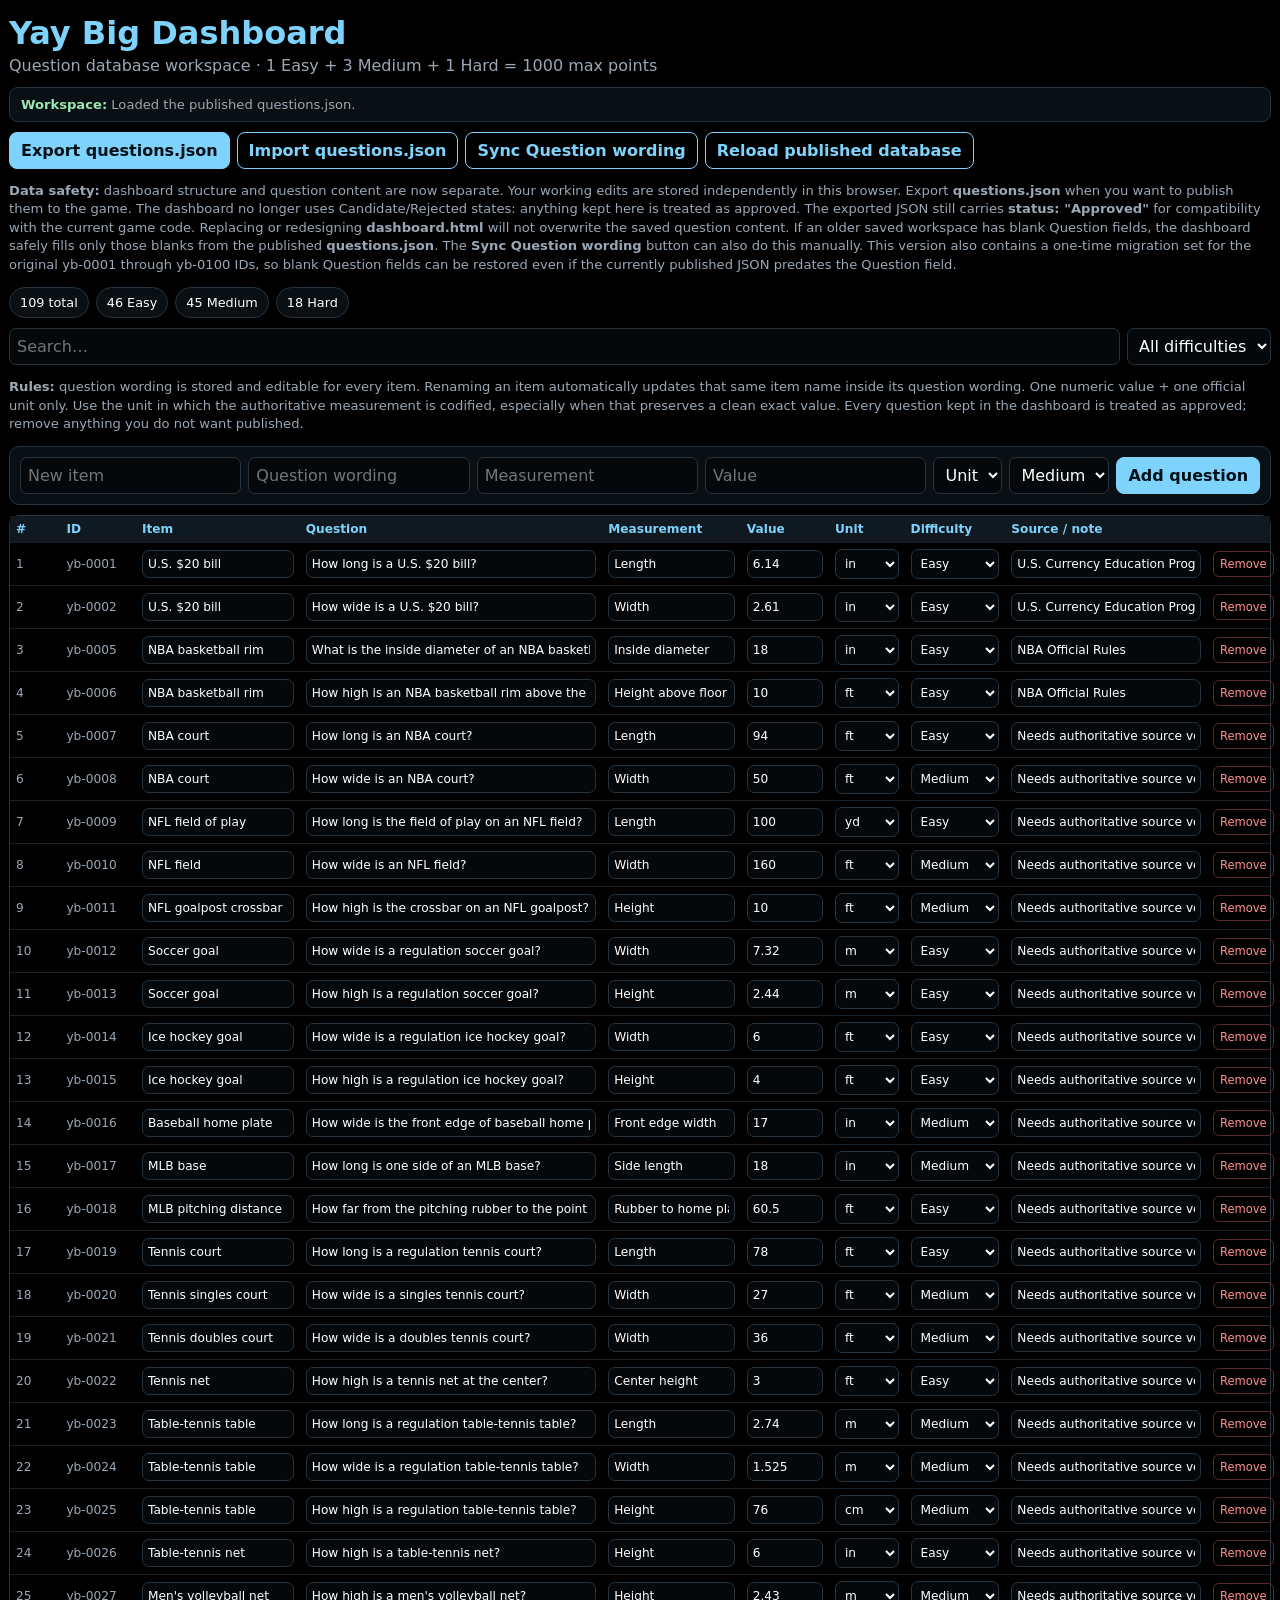
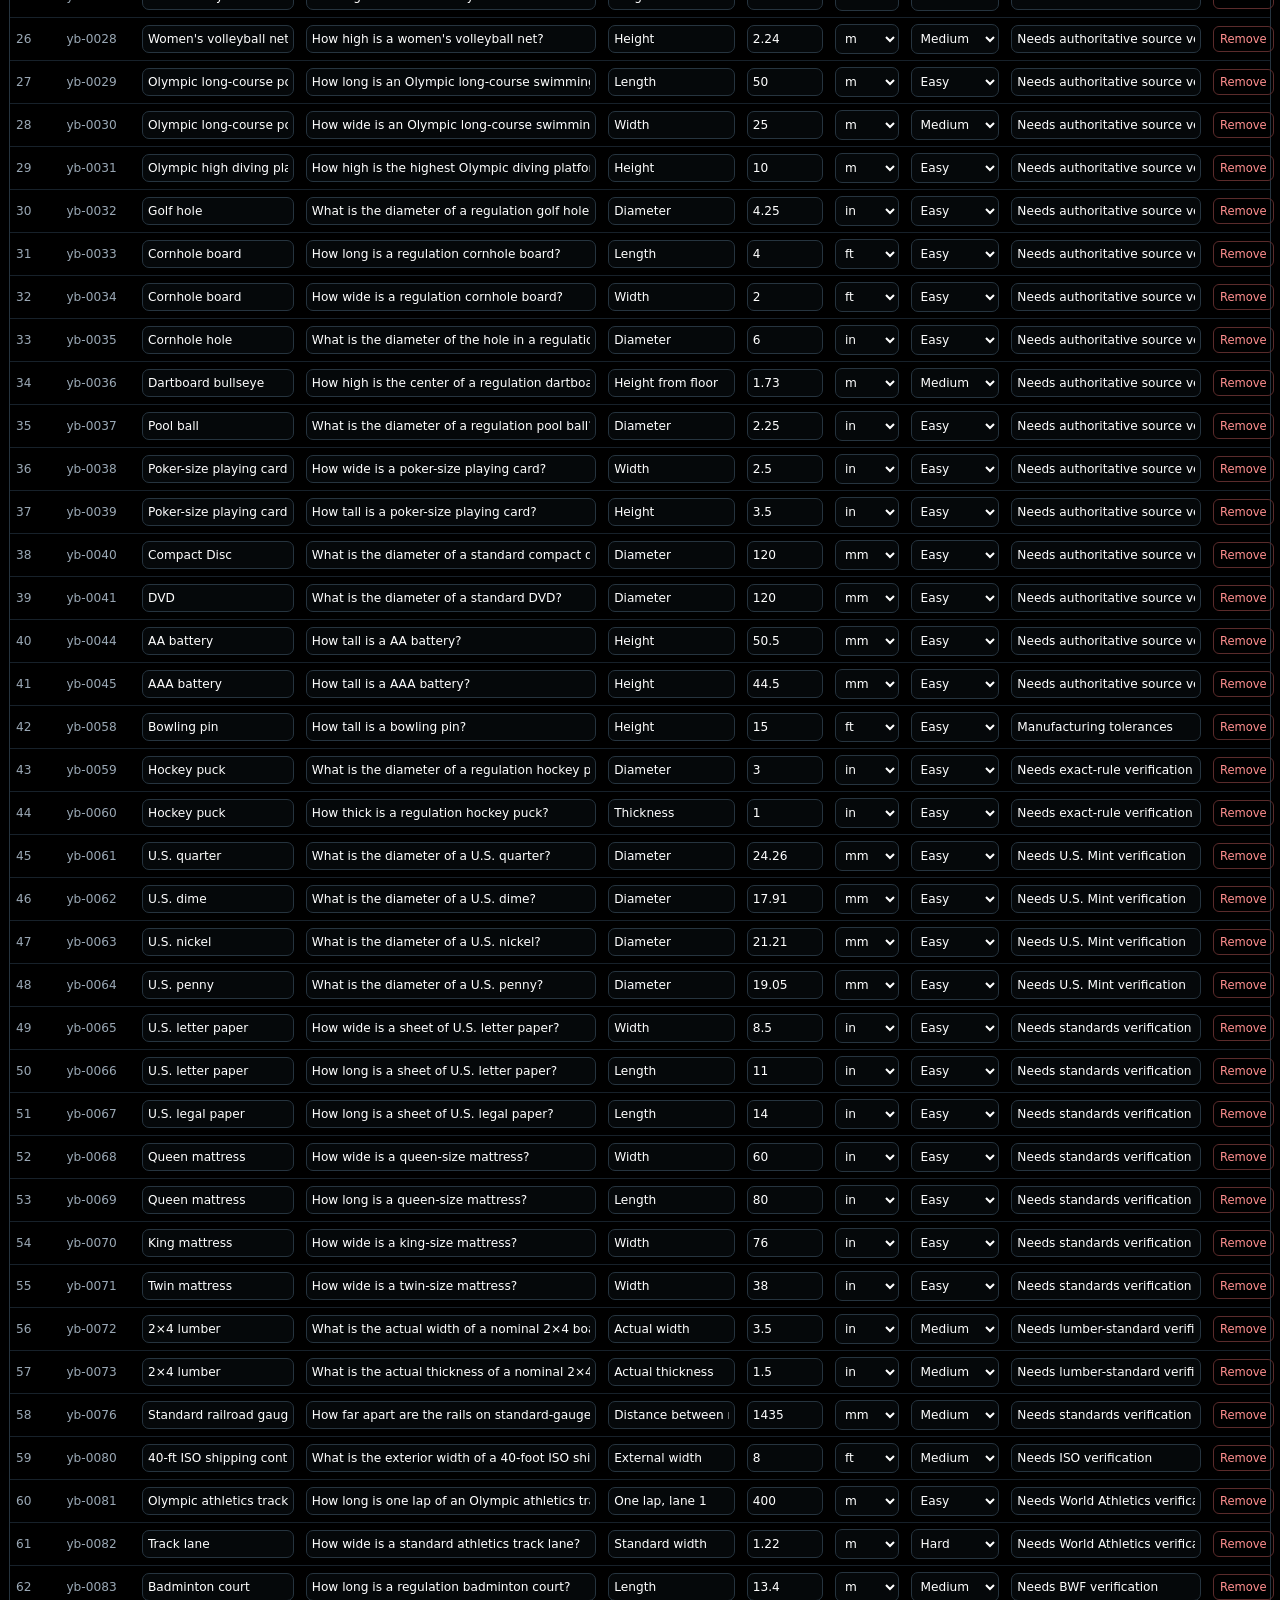
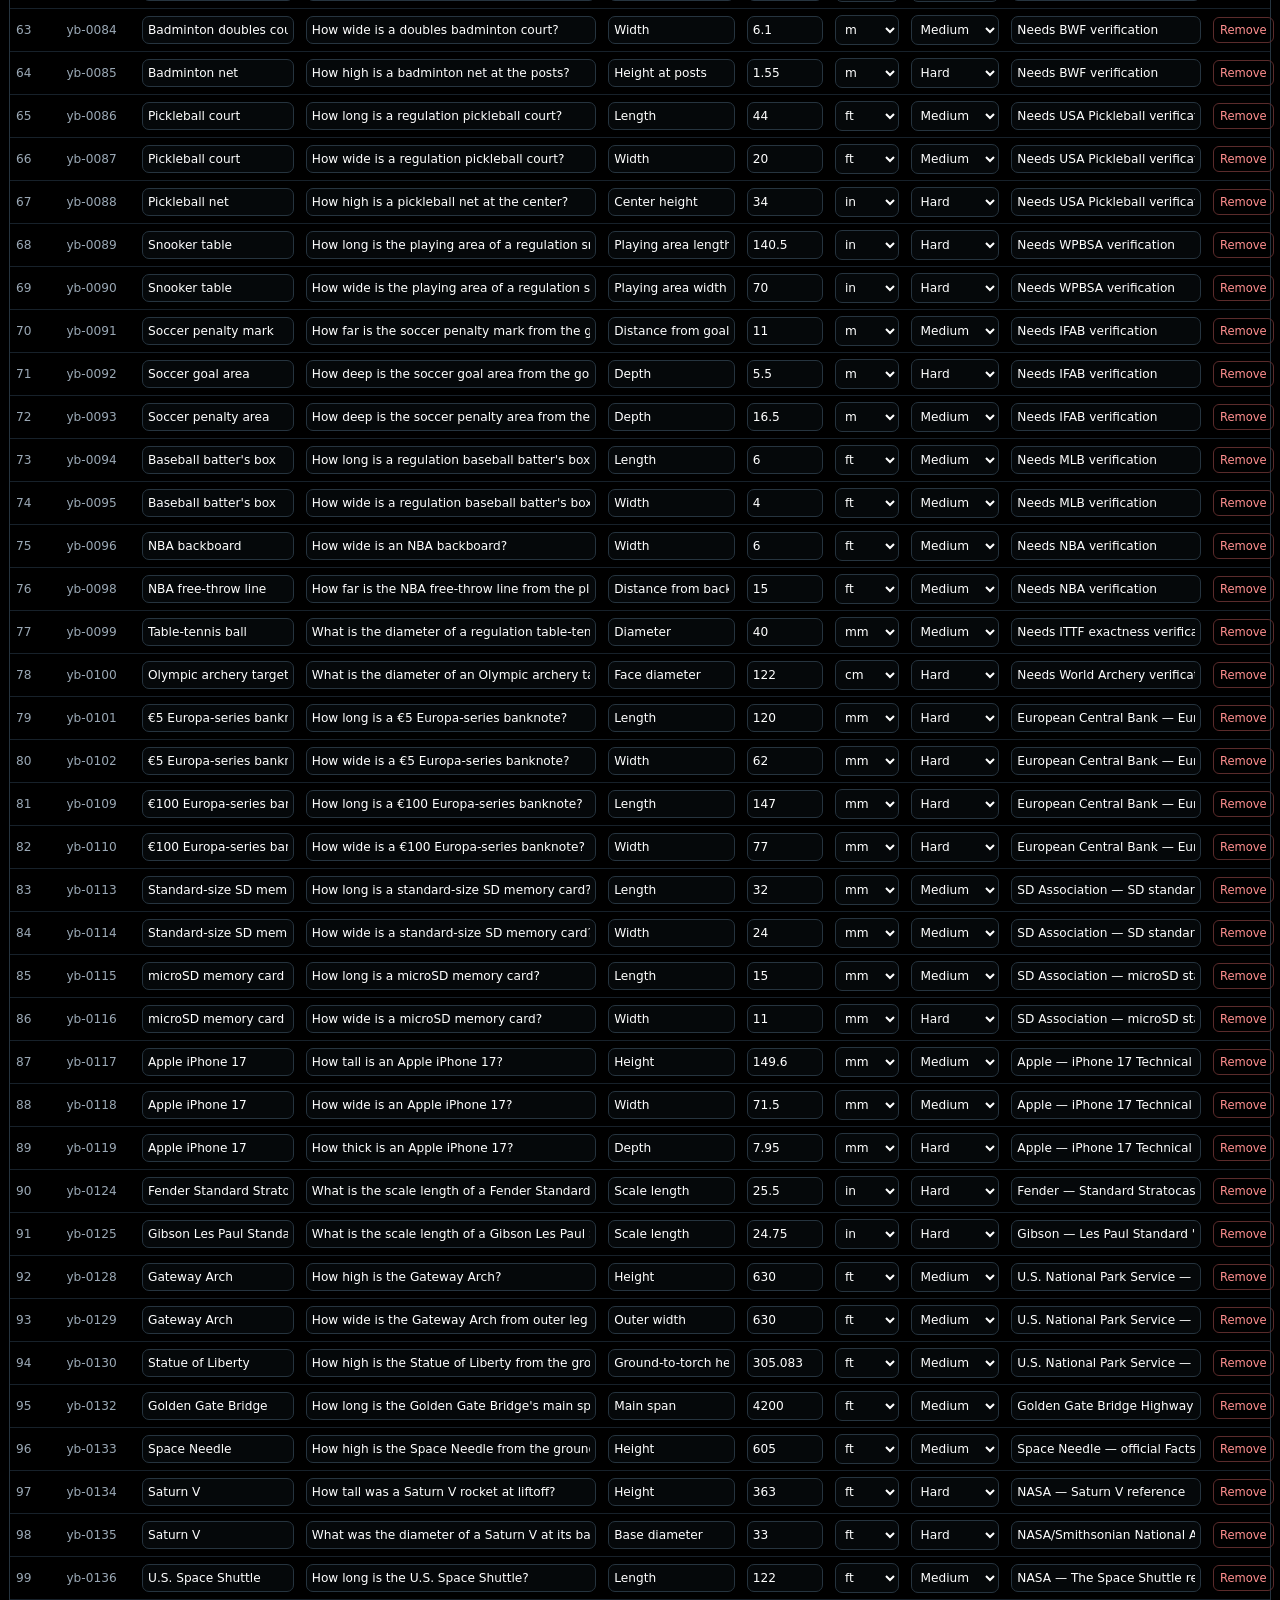
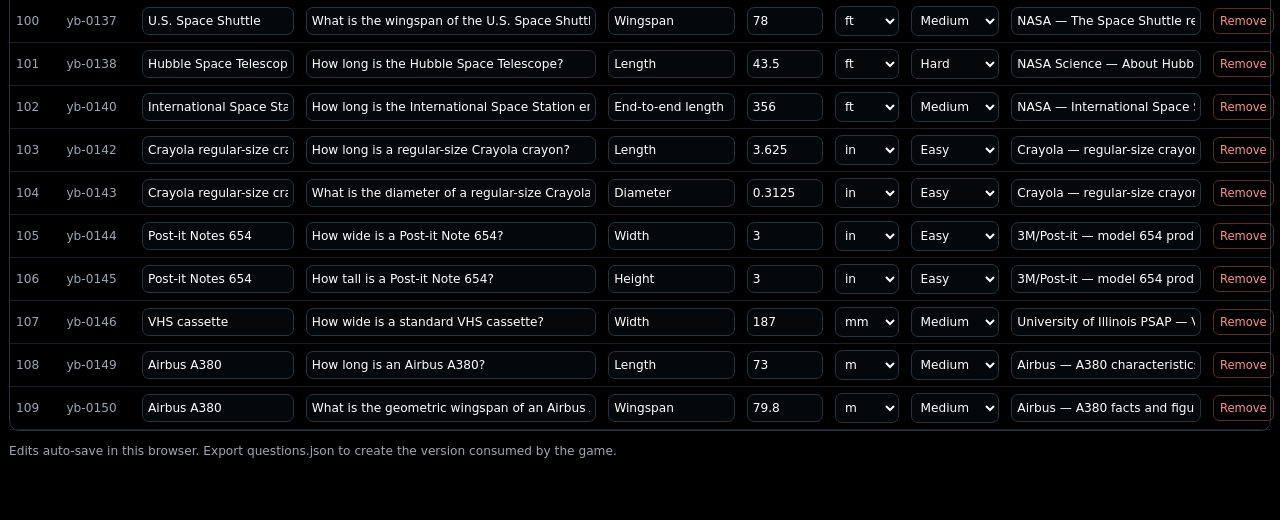
==== dashboard.html @ f99e937a "dashboard fixes" ====
<!doctype html>
<html>
<head>
<meta charset="utf-8">
<meta name="viewport" content="width=device-width,initial-scale=1">
<title>Yay Big Dashboard</title>
<style>
:root{--bg:#000;--panel:#0a0f14;--panel2:#101820;--text:#fff;--blue:#7dd3fc;--muted:#9aa8b5;--border:#26343f;--red:#ff8f8f;--yellow:#fff2a8;--green:#9be7b1}
*{box-sizing:border-box}
body{margin:0;background:#000;color:#fff;font-family:system-ui,-apple-system,sans-serif}
main{width:min(1280px,calc(100% - 18px));margin:auto;padding:14px 0 50px}
h1{margin:0;color:var(--blue);font-size:2rem}
.sub,.note,.footer{color:var(--muted)}
.sub{margin:4px 0 12px}
.stats,.tools,.add,.dbtools{display:flex;gap:7px;flex-wrap:wrap;margin:10px 0}
.pill{border:1px solid var(--border);background:var(--panel);padding:7px 10px;border-radius:999px;font-size:.8rem}
button,input,select{font:inherit}
.btn{border:1px solid var(--blue);background:var(--blue);color:#001018;font-weight:800;padding:8px 11px;border-radius:8px;cursor:pointer}
.secondary{background:transparent;color:var(--blue)}
.danger{background:transparent;color:var(--red);border-color:#5b2b2b}
input,select{background:#05080a;color:#fff;border:1px solid var(--border);border-radius:7px;padding:7px}
#search{flex:1;min-width:220px}
.note{font-size:.82rem;line-height:1.4}
.statusline{padding:9px 11px;border:1px solid var(--border);border-radius:9px;background:var(--panel);font-size:.82rem;color:var(--muted)}
.statusline strong{color:var(--green)}
.add{padding:10px;border:1px solid var(--border);border-radius:10px;background:var(--panel)}
.add input{min-width:125px;flex:1}
.tablewrap{
  overflow:visible;
  border:1px solid var(--border);
  border-radius:10px
}
table{
  width:100%;
  border-collapse:collapse;
  table-layout:fixed;
  min-width:0
}
th,td{
  padding:6px;
  border-bottom:1px solid #17212a;
  text-align:left;
  font-size:.76rem;
  vertical-align:middle
}
th{position:sticky;top:0;background:var(--panel2);color:var(--blue);z-index:1}
td input,td select{width:100%;min-width:0;padding:6px 5px;font-size:.76rem}
.id{white-space:nowrap;color:var(--muted);font-variant-numeric:tabular-nums}

/* Fit every column into the page; Chrome zoom can then scale the whole dashboard.
   Column 0 (#) is dashboard-only and is never written to questions.json. */
th:nth-child(1),td:nth-child(1){width:4%}
th:nth-child(2),td:nth-child(2){width:6%}
th:nth-child(3),td:nth-child(3){width:13%}
th:nth-child(4),td:nth-child(4){width:24%}
th:nth-child(5),td:nth-child(5){width:11%}
th:nth-child(6),td:nth-child(6){width:7%}
th:nth-child(7),td:nth-child(7){width:6%}
th:nth-child(8),td:nth-child(8){width:8%}
th:nth-child(9),td:nth-child(9){width:16%}
th:nth-child(10),td:nth-child(10){width:5%}

.item,.question,.measure,.source{min-width:0}
.delete{background:transparent;color:var(--red);border:1px solid #5b2b2b;border-radius:6px;padding:5px 6px;font-size:.72rem}
.footer{font-size:.76rem}
.hidden{display:none!important}
@media(max-width:700px){h1{font-size:1.6rem}.btn{padding:8px 9px}}
</style>
</head>
<body>
<main>
<h1>Yay Big Dashboard</h1>
<p class="sub">Question database workspace · 1 Easy + 3 Medium + 1 Hard = 1000 max points</p>

<div id="dbStatus" class="statusline">Loading question database…</div>

<div class="dbtools">
  <button id="exportDb" class="btn">Export questions.json</button>
  <button id="importDb" class="btn secondary">Import questions.json</button>
  <button id="syncQuestions" class="btn secondary">Sync Question wording</button>
  <button id="reloadPublished" class="btn secondary">Reload published database</button>
  <input id="importFile" type="file" accept=".json,application/json" class="hidden">
</div>

<p class="note"><b>Data safety:</b> dashboard structure and question content are now separate. Your working edits are stored independently in this browser. Export <b>questions.json</b> when you want to publish them to the game. The dashboard no longer uses Candidate/Rejected states: anything kept here is treated as approved. The exported JSON still carries <b>status: "Approved"</b> for compatibility with the current game code. Replacing or redesigning <b>dashboard.html</b> will not overwrite the saved question content. If an older saved workspace has blank Question fields, the dashboard safely fills only those blanks from the published <b>questions.json</b>. The <b>Sync Question wording</b> button can also do this manually. This version also contains a one-time migration set for the original yb-0001 through yb-0100 IDs, so blank Question fields can be restored even if the currently published JSON predates the Question field.</p>

<div id="stats" class="stats"></div>

<div class="tools">
  <input id="search" placeholder="Search…">
  <select id="difficultyFilter"><option>All difficulties</option><option>Easy</option><option>Medium</option><option>Hard</option></select>
</div>

<p class="note"><b>Rules:</b> question wording is stored and editable for every item. Renaming an item automatically updates that same item name inside its question wording. One numeric value + one official unit only. Use the unit in which the authoritative measurement is codified, especially when that preserves a clean exact value. Every question kept in the dashboard is treated as approved; remove anything you do not want published.</p>

<div class="add">
  <input id="newItem" placeholder="New item">
  <input id="newQuestion" placeholder="Question wording">
  <input id="newMeasurement" placeholder="Measurement">
  <input id="newValue" type="number" step="any" placeholder="Value">
  <select id="newUnit"><option value="">Unit</option><option>mm</option><option>cm</option><option>m</option><option>km</option><option>in</option><option>ft</option><option>yd</option><option>mi</option></select>
  <select id="newDifficulty"><option>Easy</option><option selected>Medium</option><option>Hard</option></select>
  <button id="add" class="btn">Add question</button>
</div>

<div class="tablewrap">
<table>
<thead><tr><th>#</th><th>ID</th><th>Item</th><th>Question</th><th>Measurement</th><th>Value</th><th>Unit</th><th>Difficulty</th><th>Source / note</th><th></th></tr></thead>
<tbody id="rows"></tbody>
</table>
</div>
<p class="footer">Edits auto-save in this browser. Export questions.json to create the version consumed by the game.</p>
</main>

<script>
const QUESTION_SEED={"yb-0001": "How long is a U.S. Federal Reserve note?", "yb-0002": "How wide is a U.S. Federal Reserve note?", "yb-0003": "How long is an ISO ID-1 card?", "yb-0004": "How wide is an ISO ID-1 card?", "yb-0005": "What is the inside diameter of an NBA basketball rim?", "yb-0006": "How high is an NBA basketball rim above the floor?", "yb-0007": "How long is an NBA court?", "yb-0008": "How wide is an NBA court?", "yb-0009": "How long is the field of play on an NFL field?", "yb-0010": "How wide is an NFL field?", "yb-0011": "How high is the crossbar on an NFL goalpost?", "yb-0012": "How wide is a regulation soccer goal?", "yb-0013": "How high is a regulation soccer goal?", "yb-0014": "How wide is a regulation ice hockey goal?", "yb-0015": "How high is a regulation ice hockey goal?", "yb-0016": "How wide is the front edge of baseball home plate?", "yb-0017": "How long is one side of an MLB base?", "yb-0018": "How far is it from the pitcher's plate to the rear point of home plate?", "yb-0019": "How long is a regulation tennis court?", "yb-0020": "How wide is a singles tennis court?", "yb-0021": "How wide is a doubles tennis court?", "yb-0022": "How high is a tennis net at the center?", "yb-0023": "How long is a regulation table-tennis table?", "yb-0024": "How wide is a regulation table-tennis table?", "yb-0025": "How high is a regulation table-tennis table?", "yb-0026": "How high is a table-tennis net?", "yb-0027": "How high is a men's volleyball net?", "yb-0028": "How high is a women's volleyball net?", "yb-0029": "How long is an Olympic long-course swimming pool?", "yb-0030": "How wide is an Olympic long-course swimming pool?", "yb-0031": "How high is the highest Olympic diving platform?", "yb-0032": "What is the diameter of a regulation golf hole?", "yb-0033": "How long is a regulation cornhole board?", "yb-0034": "How wide is a regulation cornhole board?", "yb-0035": "What is the diameter of the hole in a regulation cornhole board?", "yb-0036": "How high is the center of a regulation dartboard bullseye?", "yb-0037": "What is the diameter of a regulation pool ball?", "yb-0038": "How wide is a poker-size playing card?", "yb-0039": "How tall is a poker-size playing card?", "yb-0040": "What is the diameter of a standard compact disc?", "yb-0041": "What is the diameter of a standard DVD?", "yb-0042": "What is the nominal diameter of a 12-inch LP record?", "yb-0043": "What is the nominal width of a 3.5-inch floppy disk?", "yb-0044": "How tall is an IEC R6 AA battery?", "yb-0045": "How tall is an IEC R03 AAA battery?", "yb-0046": "How long is a 4FF nano-SIM card?", "yb-0047": "How wide is a 4FF nano-SIM card?", "yb-0048": "How tall is a LEGO minifigure?", "yb-0049": "How long is one side of a Rubik's Cube?", "yb-0050": "How long is a No. 2 pencil?", "yb-0051": "What is the diameter of a golf ball?", "yb-0052": "What is the diameter of a tennis ball?", "yb-0053": "What is the diameter of a baseball?", "yb-0054": "What is the diameter of a softball?", "yb-0055": "What is the diameter of a basketball?", "yb-0056": "What is the diameter of a soccer ball?", "yb-0057": "What is the diameter of a bowling ball?", "yb-0058": "How tall is a bowling pin?", "yb-0059": "What is the diameter of a regulation hockey puck?", "yb-0060": "How thick is a regulation hockey puck?", "yb-0061": "What is the diameter of a U.S. quarter?", "yb-0062": "What is the diameter of a U.S. dime?", "yb-0063": "What is the diameter of a U.S. nickel?", "yb-0064": "What is the diameter of a U.S. cent?", "yb-0065": "How wide is a sheet of U.S. letter paper?", "yb-0066": "How long is a sheet of U.S. letter paper?", "yb-0067": "How long is a sheet of U.S. legal paper?", "yb-0068": "How wide is a queen-size mattress?", "yb-0069": "How long is a queen-size mattress?", "yb-0070": "How wide is a king-size mattress?", "yb-0071": "How wide is a twin-size mattress?", "yb-0072": "What is the actual width of a nominal 2×4 board?", "yb-0073": "What is the actual thickness of a nominal 2×4 board?", "yb-0074": "How long is a standard GMA pallet?", "yb-0075": "How wide is a standard GMA pallet?", "yb-0076": "How far apart are the rails on standard-gauge railroad track?", "yb-0077": "What is the exterior length of a 20-foot ISO shipping container?", "yb-0078": "What is the exterior width of a 20-foot ISO shipping container?", "yb-0079": "What is the exterior length of a 40-foot ISO shipping container?", "yb-0080": "What is the exterior width of a 40-foot ISO shipping container?", "yb-0081": "How long is one lap of an Olympic athletics track in lane 1?", "yb-0082": "How wide is a standard athletics track lane?", "yb-0083": "How long is a regulation badminton court?", "yb-0084": "How wide is a doubles badminton court?", "yb-0085": "How high is a badminton net at the posts?", "yb-0086": "How long is a regulation pickleball court?", "yb-0087": "How wide is a regulation pickleball court?", "yb-0088": "How high is a pickleball net at the center?", "yb-0089": "How long is the playing area of a regulation snooker table?", "yb-0090": "How wide is the playing area of a regulation snooker table?", "yb-0091": "How far is the soccer penalty mark from the goal line?", "yb-0092": "How deep is the soccer goal area from the goal line?", "yb-0093": "How deep is the soccer penalty area from the goal line?", "yb-0094": "How long is a regulation baseball batter's box?", "yb-0095": "How wide is a regulation baseball batter's box?", "yb-0096": "How wide is an NBA backboard?", "yb-0097": "How high is an NBA backboard?", "yb-0098": "How far is the NBA free-throw line from the plane of the backboard?", "yb-0099": "What is the diameter of a regulation table-tennis ball?", "yb-0100": "What is the diameter of an Olympic archery target face?"};
const STORAGE_KEY="yayBigQuestionWorkspaceV1";
const OLD_STORAGE_KEY="yayBigDashboardV2";
const units=["mm","cm","m","km","in","ft","yd","mi"];
let items=[];
const $=id=>document.getElementById(id);
function esc(v){return String(v??"").replace(/[&<>"']/g,c=>({"&":"&amp;","<":"&lt;",">":"&gt;",'"':"&quot;","'":"&#039;"}[c]))}
function stableId(n){return `yb-${String(n).padStart(4,"0")}`}
function normalizeQuestion(x,index=0){
  let id=x.id;
  if(typeof id==="number"||/^\d+$/.test(String(id)))id=stableId(Number(id));
  if(!/^yb-\d{4,}$/.test(String(id||"")))id=nextId();
  return {
    id:String(id),
    item:String(x.item??""),
    question:String(x.question??""),
    measurement:String(x.measurement??""),
    value:x.value===""||x.value==null?null:Number(x.value),
    unit:String(x.unit??""),
    difficulty:["Easy","Medium","Hard"].includes(x.difficulty)?x.difficulty:"Medium",
    status:"Approved",
    source:String(x.source??"")
  };
}
function nextId(){
  const nums=items.map(x=>Number(String(x.id).replace(/\D/g,""))||0);
  return stableId(Math.max(0,...nums)+1);
}

function escapeRegExp(text){
  return String(text).replace(/[.*+?^${}()|[\]\\]/g,"\\$&");
}
function syncItemNameIntoQuestion(question,oldItem,newItem){
  if(!question||!oldItem||oldItem===newItem)return question;
  const re=new RegExp(escapeRegExp(oldItem),"gi");
  return re.test(question)?question.replace(re,newItem):question;
}

function save(){
  items.forEach(x=>x.status="Approved");
  const payload={schemaVersion:1,database:"Yay Big Questions",questions:items};
  localStorage.setItem(STORAGE_KEY,JSON.stringify(payload));
  updateDbStatus("Working edits saved in this browser.");
}
function updateDbStatus(text){$("dbStatus").innerHTML=`<strong>Workspace:</strong> ${esc(text)}`}
function loadWorkspace(){
  try{
    const raw=localStorage.getItem(STORAGE_KEY);
    if(!raw)return false;
    const data=JSON.parse(raw);
    if(!data||!Array.isArray(data.questions))return false;
    items=data.questions.map(normalizeQuestion);
    updateDbStatus("Loaded your saved question workspace.");
    return true;
  }catch(e){console.error(e);return false}
}
function migrateOldWorkspace(){
  try{
    const raw=localStorage.getItem(OLD_STORAGE_KEY);
    if(!raw)return false;
    const old=JSON.parse(raw);
    if(!Array.isArray(old)||!old.length)return false;
    items=old.map(normalizeQuestion);
    save();
    updateDbStatus("Migrated your edits from the previous dashboard automatically.");
    return true;
  }catch(e){console.error(e);return false}
}


function fillBlankQuestionsFromSeed(){
  let changed=0;
  for(const x of items){
    if(String(x.question||"").trim())continue;
    const q=QUESTION_SEED[String(x.id)];
    if(q){
      x.question=q;
      changed++;
    }
  }
  if(changed)save();
  return changed;
}

async function syncQuestionsFromPublished(force=false){
  try{
    const url=`questions.json?v=${Date.now()}`;
    const res=await fetch(url,{cache:"no-store"});
    if(!res.ok)throw new Error(`questions.json returned ${res.status}`);
    const data=await res.json();
    if(!data||!Array.isArray(data.questions))throw new Error("Invalid published database format");

    const publishedWithQuestions=data.questions.filter(q=>q.question&&String(q.question).trim());
    const byId=new Map(data.questions.map(q=>[String(q.id),q]));
    const byItemMeasurement=new Map(
      data.questions.map(q=>[
        `${String(q.item||"").trim().toLowerCase()}|||${String(q.measurement||"").trim().toLowerCase()}`,
        q
      ])
    );

    let matched=0, changed=0;
    for(const x of items){
      let published=byId.get(String(x.id));
      if(!published){
        const key=`${String(x.item||"").trim().toLowerCase()}|||${String(x.measurement||"").trim().toLowerCase()}`;
        published=byItemMeasurement.get(key);
      }
      if(!published)continue;
      matched++;

      const publishedQuestion=String(published.question||"").trim();
      if(!publishedQuestion)continue;

      if(force || !String(x.question||"").trim()){
        if(String(x.question||"").trim()!==publishedQuestion){
          x.question=publishedQuestion;
          changed++;
        }
      }
    }

    if(changed)save();
    const seeded=fillBlankQuestionsFromSeed();
    updateDbStatus(
      `Published DB: ${data.questions.length} items, ${publishedWithQuestions.length} with Question wording. `+
      `Matched ${matched} workspace items; ${changed} loaded from JSON; ${seeded} restored from the built-in migration set.`
    );
    render();
    return changed;
  }catch(e){
    console.error("Question sync failed:",e);
    updateDbStatus(`Question sync failed: ${e.message}`);
    return 0;
  }
}

async function loadPublished(confirmFirst=false){
  if(confirmFirst&&!confirm("Replace your current browser workspace with the published questions.json? Export first if you want a backup."))return;
  try{
    const res=await fetch(`questions.json?v=${Date.now()}`,{cache:"no-store"});
    if(!res.ok)throw new Error(`questions.json returned ${res.status}`);
    const data=await res.json();
    if(!data||!Array.isArray(data.questions))throw new Error("Invalid database format");
    items=data.questions.map(normalizeQuestion);
    save();
    updateDbStatus("Loaded the published questions.json.");
    render();
  }catch(e){
    console.error(e);
    updateDbStatus("Could not load questions.json. Make sure it is beside dashboard.html on GitHub Pages.");
  }
}
function render(){
  $("stats").innerHTML=
    `<span class="pill">${items.length} total</span>`+
    `<span class="pill">${items.filter(x=>x.difficulty==="Easy").length} Easy</span>`+
    `<span class="pill">${items.filter(x=>x.difficulty==="Medium").length} Medium</span>`+
    `<span class="pill">${items.filter(x=>x.difficulty==="Hard").length} Hard</span>`;
  const q=$("search").value.toLowerCase(),df=$("difficultyFilter").value;
  const filtered=items.filter(x=>
    (!q||Object.values(x).join(" ").toLowerCase().includes(q))&&
    (df==="All difficulties"||x.difficulty===df)
  );
  $("rows").innerHTML=filtered.map(x=>`<tr data-id="${esc(x.id)}">
    <td class="id">${items.indexOf(x)+1}</td>
    <td class="id">${esc(x.id)}</td>
    <td><input class="item" data-k="item" value="${esc(x.item)}"></td>
    <td><input class="question" data-k="question" value="${esc(x.question)}"></td>
    <td><input class="measure" data-k="measurement" value="${esc(x.measurement)}"></td>
    <td><input type="number" step="any" data-k="value" value="${x.value??""}"></td>
    <td><select data-k="unit"><option value="">—</option>${units.map(u=>`<option value="${u}" ${x.unit===u?"selected":""}>${u}</option>`).join("")}</select></td>
    <td><select data-k="difficulty">${["Easy","Medium","Hard"].map(v=>`<option ${x.difficulty===v?"selected":""}>${v}</option>`).join("")}</select></td>
    <td><input class="source" data-k="source" value="${esc(x.source)}"></td>
    <td><button class="delete">Remove</button></td>
  </tr>`).join("");
}
$("rows").onchange=e=>{
  const tr=e.target.closest("tr"),k=e.target.dataset.k;
  if(!tr||!k)return;
  const x=items.find(i=>i.id===tr.dataset.id);
  if(!x)return;

  if(k==="item"){
    const oldItem=x.item;
    const newItem=e.target.value;
    x.item=newItem;
    x.question=syncItemNameIntoQuestion(x.question,oldItem,newItem);
  }else{
    x[k]=k==="value"?(e.target.value===""?null:Number(e.target.value)):e.target.value;
  }

  save();render();
};
$("rows").onclick=e=>{
  if(!e.target.classList.contains("delete"))return;
  items=items.filter(x=>x.id!==e.target.closest("tr").dataset.id);
  save();render();
};
["search","difficultyFilter"].forEach(id=>$(id).addEventListener(id==="search"?"input":"change",render));
$("add").onclick=()=>{
  const item=$("newItem").value.trim();
  if(!item)return;
  items.push({
    id:nextId(),
    item,
    question:$("newQuestion").value.trim(),
    measurement:$("newMeasurement").value.trim(),
    value:$("newValue").value===""?null:Number($("newValue").value),
    unit:$("newUnit").value,
    difficulty:$("newDifficulty").value,
    status:"Approved",
    source:"Needs verification"
  });
  ["newItem","newQuestion","newMeasurement","newValue"].forEach(id=>$(id).value="");
  $("newUnit").value="";
  save();render();
};
function exportDatabase(){
  items.forEach(x=>x.status="Approved");
  const payload={schemaVersion:1,database:"Yay Big Questions",questions:items};
  const blob=new Blob([JSON.stringify(payload,null,2)],{type:"application/json"});
  const url=URL.createObjectURL(blob);
  const a=document.createElement("a");
  a.href=url;a.download="questions.json";document.body.appendChild(a);a.click();a.remove();
  setTimeout(()=>URL.revokeObjectURL(url),1000);
  updateDbStatus("Exported questions.json. Upload that file to GitHub to publish these edits.");
}
$("exportDb").onclick=exportDatabase;
$("importDb").onclick=()=>$("importFile").click();
$("importFile").onchange=async e=>{
  const file=e.target.files?.[0]; if(!file)return;
  try{
    const data=JSON.parse(await file.text());
    if(!data||!Array.isArray(data.questions))throw new Error("Invalid database");
    if(!confirm(`Import ${data.questions.length} questions and replace the current browser workspace?`))return;
    items=data.questions.map(normalizeQuestion);
    save();render();
    updateDbStatus(`Imported ${items.length} questions from ${file.name}.`);
  }catch(err){alert("That file is not a valid Yay Big questions database.");console.error(err)}
  e.target.value="";
};
$("syncQuestions").onclick=async()=>{
  const blanks=items.filter(x=>!String(x.question||"").trim()).length;
  if(blanks===0){
    if(!confirm("No Question fields are blank. Replace all current Question wording with the wording from the published questions.json?"))return;
    await syncQuestionsFromPublished(true);
  }else{
    await syncQuestionsFromPublished(false);
  }
};
$("reloadPublished").onclick=()=>loadPublished(true);

(async function init(){
  if(loadWorkspace()){
    fillBlankQuestionsFromSeed();
    await syncQuestionsFromPublished(false);
    render();
    return;
  }
  if(migrateOldWorkspace()){
    fillBlankQuestionsFromSeed();
    await syncQuestionsFromPublished(false);
    render();
    return;
  }
  await loadPublished(false);
})();
</script>
</body>
</html>
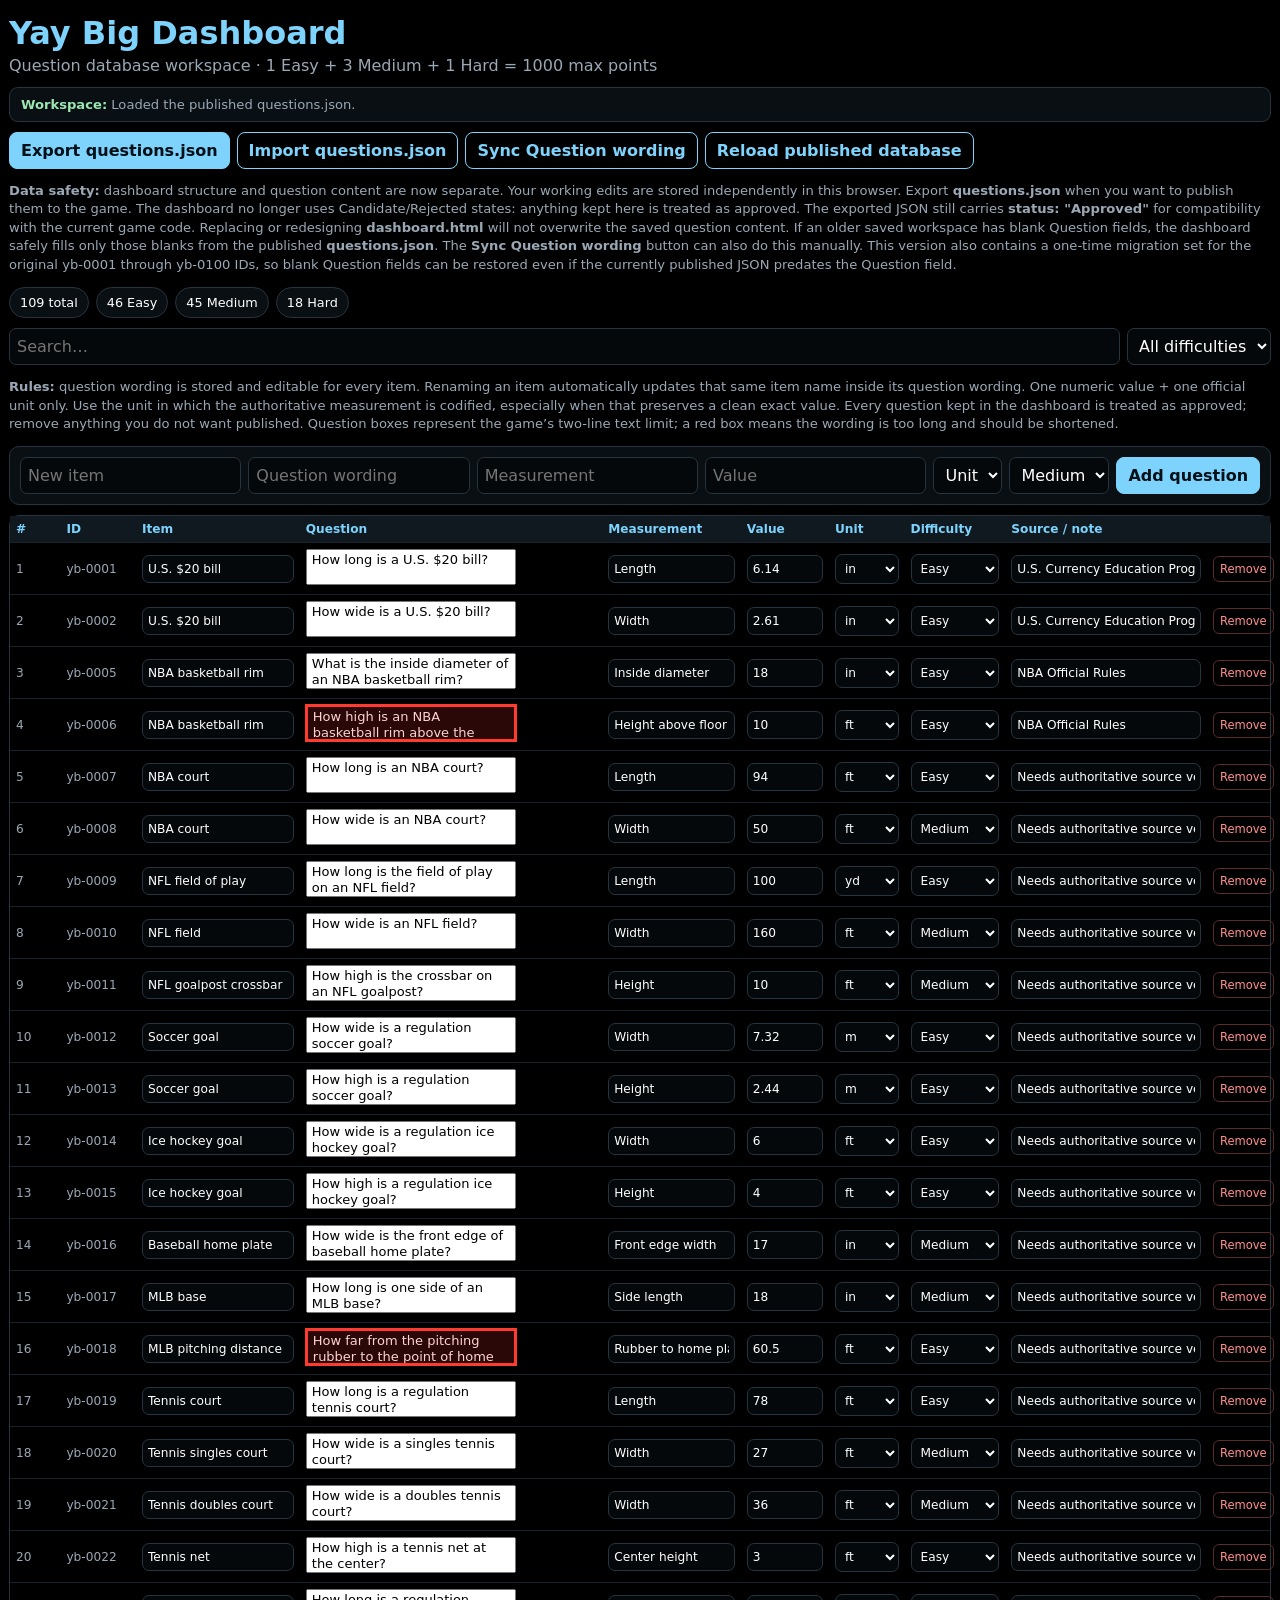
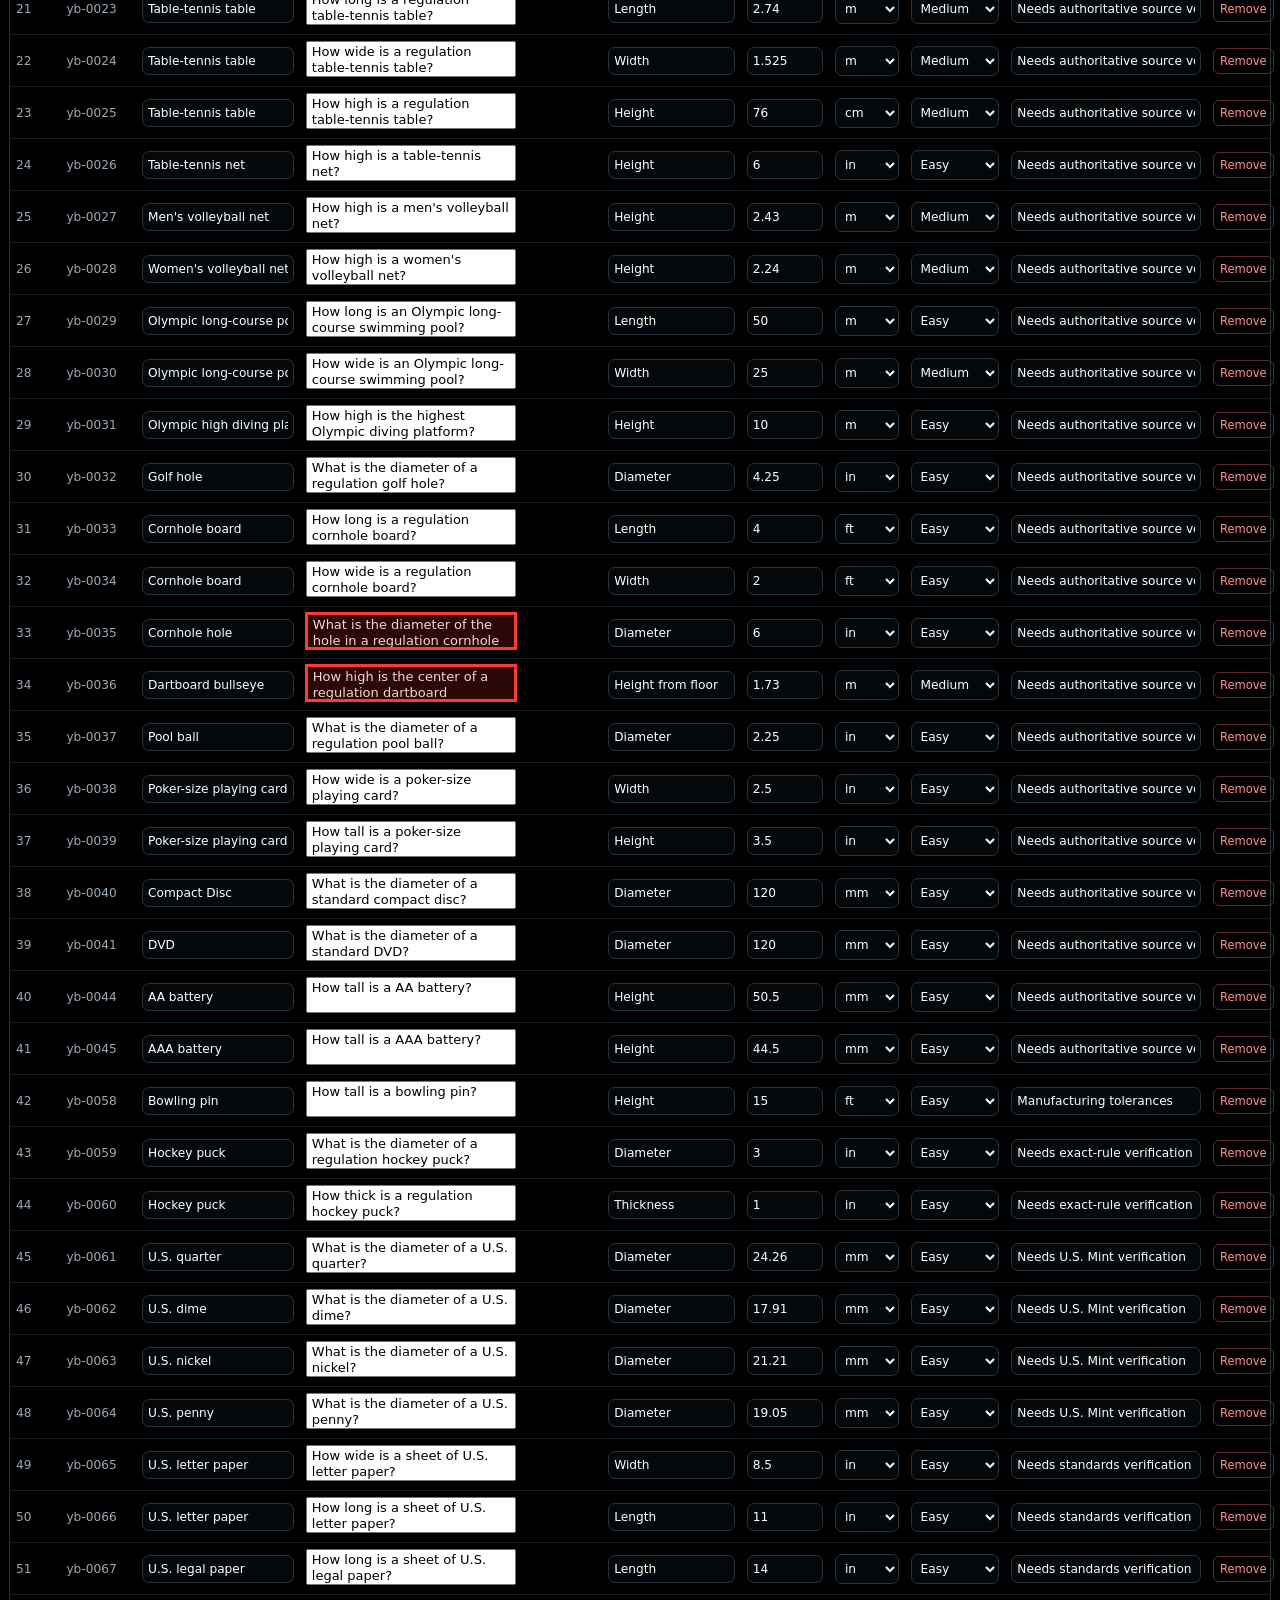
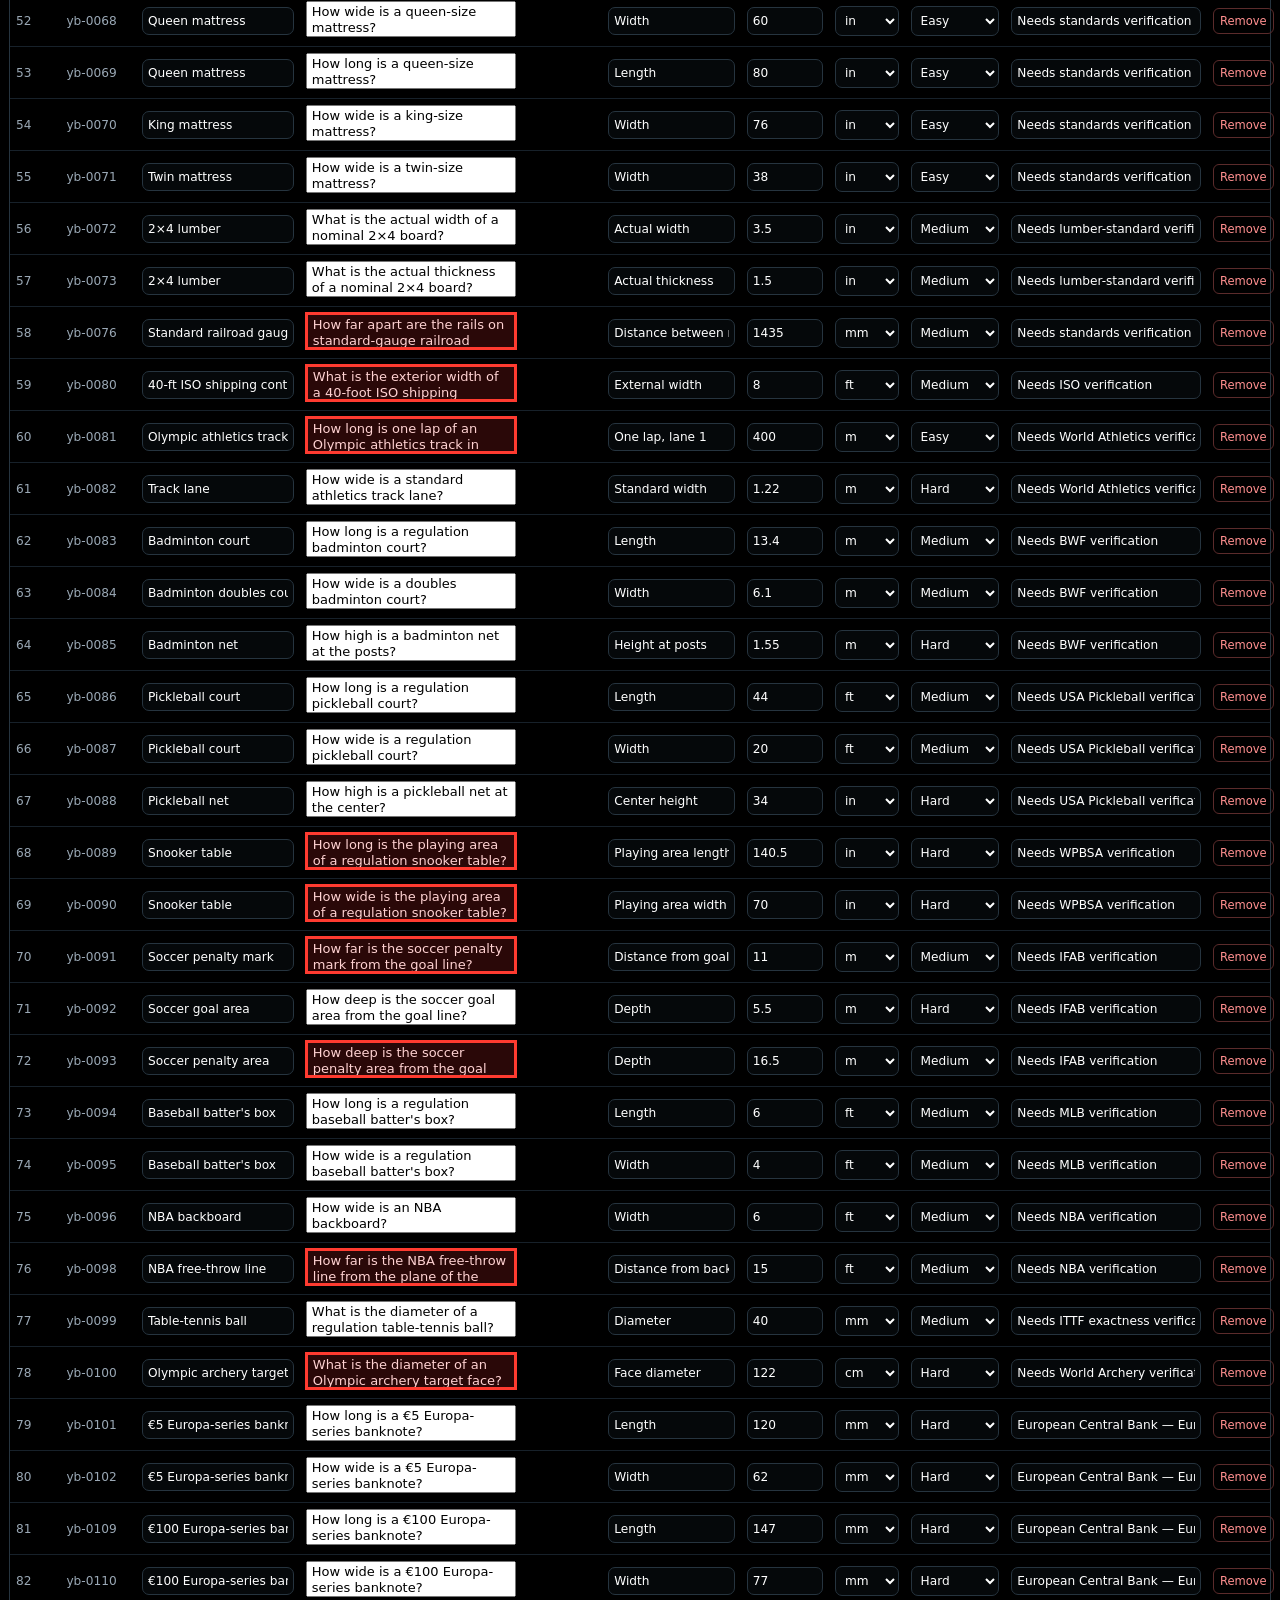
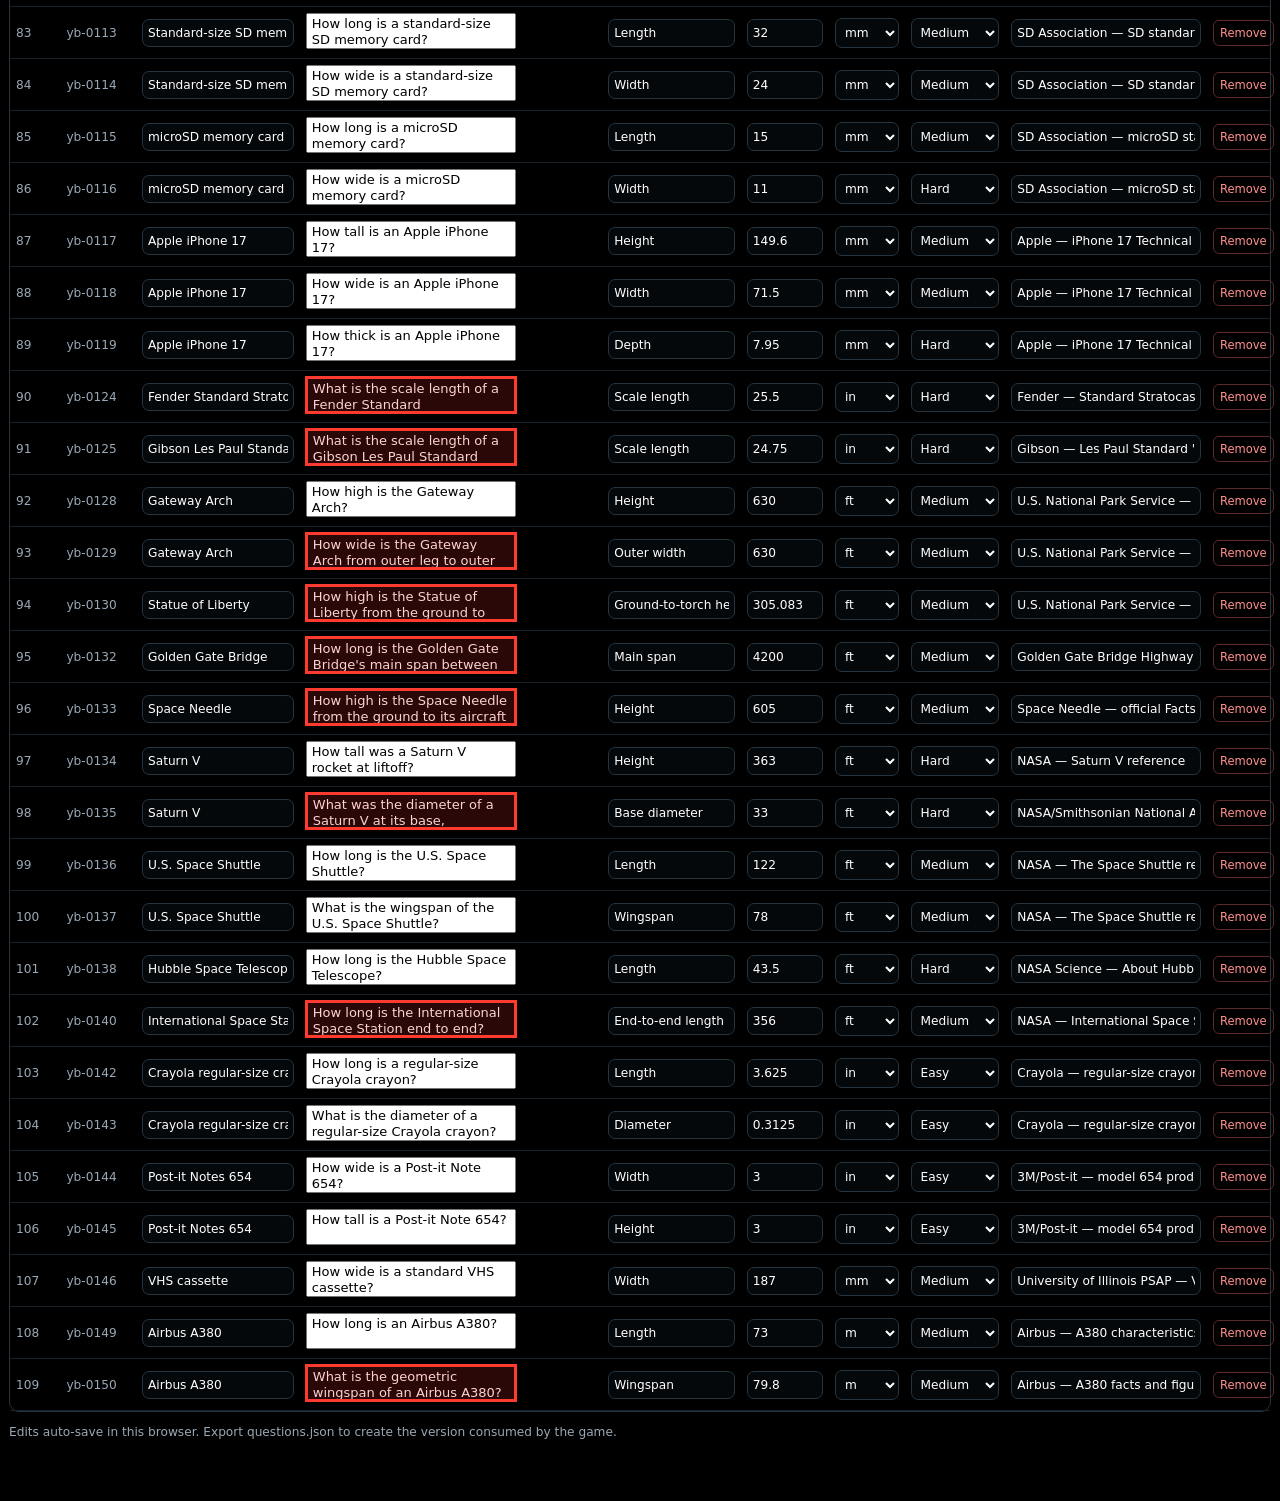
==== commit 6235fdf4: "dashboard question length fix" ====
--- a/dashboard.html
+++ b/dashboard.html
@@ -65,9 +65,50 @@
 .footer{font-size:.76rem}
 .hidden{display:none!important}
 @media(max-width:700px){h1{font-size:1.6rem}.btn{padding:8px 9px}}
+
+/* Question-length guide:
+   The game can shrink question text to 20px and allows two lines.
+   At a typical iPhone-width game card, that is about 324px of usable text width.
+   This dashboard textarea is a proportional 65% preview: 210px wide at 13px. */
+.question{
+  width:210px !important;
+  max-width:100% !important;
+  height:36px !important;
+  min-height:36px !important;
+  padding:2px 5px !important;
+  font-family:system-ui,-apple-system,BlinkMacSystemFont,"Segoe UI",sans-serif !important;
+  font-size:13px !important;
+  line-height:16px !important;
+  resize:none !important;
+  overflow:hidden !important;
+  white-space:pre-wrap !important;
+}
+.question.too-long{
+  border:2px solid #ff3b30 !important;
+  background:#2a0808 !important;
+  color:#ffd2d2 !important;
+  outline:1px solid #ff3b30 !important;
+}
+#questionMeasure{
+  position:absolute;
+  visibility:hidden;
+  pointer-events:none;
+  left:-10000px;
+  top:-10000px;
+  width:324px;
+  font-family:system-ui,-apple-system,BlinkMacSystemFont,"Segoe UI",sans-serif;
+  font-size:20px;
+  line-height:24px;
+  font-weight:700;
+  white-space:normal;
+  overflow-wrap:normal;
+  word-break:normal;
+}
+
 </style>
 </head>
 <body>
+<div id="questionMeasure" aria-hidden="true"></div>
 <main>
 <h1>Yay Big Dashboard</h1>
 <p class="sub">Question database workspace · 1 Easy + 3 Medium + 1 Hard = 1000 max points</p>
@@ -91,7 +132,7 @@
   <select id="difficultyFilter"><option>All difficulties</option><option>Easy</option><option>Medium</option><option>Hard</option></select>
 </div>
 
-<p class="note"><b>Rules:</b> question wording is stored and editable for every item. Renaming an item automatically updates that same item name inside its question wording. One numeric value + one official unit only. Use the unit in which the authoritative measurement is codified, especially when that preserves a clean exact value. Every question kept in the dashboard is treated as approved; remove anything you do not want published.</p>
+<p class="note"><b>Rules:</b> question wording is stored and editable for every item. Renaming an item automatically updates that same item name inside its question wording. One numeric value + one official unit only. Use the unit in which the authoritative measurement is codified, especially when that preserves a clean exact value. Every question kept in the dashboard is treated as approved; remove anything you do not want published. Question boxes represent the game’s two-line text limit; a red box means the wording is too long and should be shortened.</p>
 
 <div class="add">
   <input id="newItem" placeholder="New item">
@@ -266,6 +307,27 @@
     updateDbStatus("Could not load questions.json. Make sure it is beside dashboard.html on GitHub Pages.");
   }
 }
+
+function questionFitsGameTwoLines(text){
+  const m=$("questionMeasure");
+  if(!m)return true;
+  m.textContent=(text||"").trim();
+  // 2 lines × 24px line-height. Width is calibrated to the phone game question area.
+  const maxHeight=48.5;
+  return m.scrollHeight<=maxHeight && m.scrollWidth<=324.5;
+}
+function markQuestionLength(el){
+  if(!el||!el.classList.contains("question"))return;
+  const ok=questionFitsGameTwoLines(el.value);
+  el.classList.toggle("too-long",!ok);
+  el.title=ok
+    ?"Fits the game's two-line question limit."
+    :"Too long: this would exceed two lines in the game, even at the minimum question font size.";
+}
+function markAllQuestionLengths(){
+  document.querySelectorAll("textarea.question").forEach(markQuestionLength);
+}
+
 function render(){
   $("stats").innerHTML=
     `<span class="pill">${items.length} total</span>`+
@@ -281,7 +343,7 @@
     <td class="id">${items.indexOf(x)+1}</td>
     <td class="id">${esc(x.id)}</td>
     <td><input class="item" data-k="item" value="${esc(x.item)}"></td>
-    <td><input class="question" data-k="question" value="${esc(x.question)}"></td>
+    <td><textarea class="question" data-k="question" aria-label="Question wording">${esc(x.question)}</textarea></td>
     <td><input class="measure" data-k="measurement" value="${esc(x.measurement)}"></td>
     <td><input type="number" step="any" data-k="value" value="${x.value??""}"></td>
     <td><select data-k="unit"><option value="">—</option>${units.map(u=>`<option value="${u}" ${x.unit===u?"selected":""}>${u}</option>`).join("")}</select></td>
@@ -289,7 +351,11 @@
     <td><input class="source" data-k="source" value="${esc(x.source)}"></td>
     <td><button class="delete">Remove</button></td>
   </tr>`).join("");
-}
+  markAllQuestionLengths();
+}
+$("rows").oninput=e=>{
+  if(e.target.classList.contains("question"))markQuestionLength(e.target);
+};
 $("rows").onchange=e=>{
   const tr=e.target.closest("tr"),k=e.target.dataset.k;
   if(!tr||!k)return;
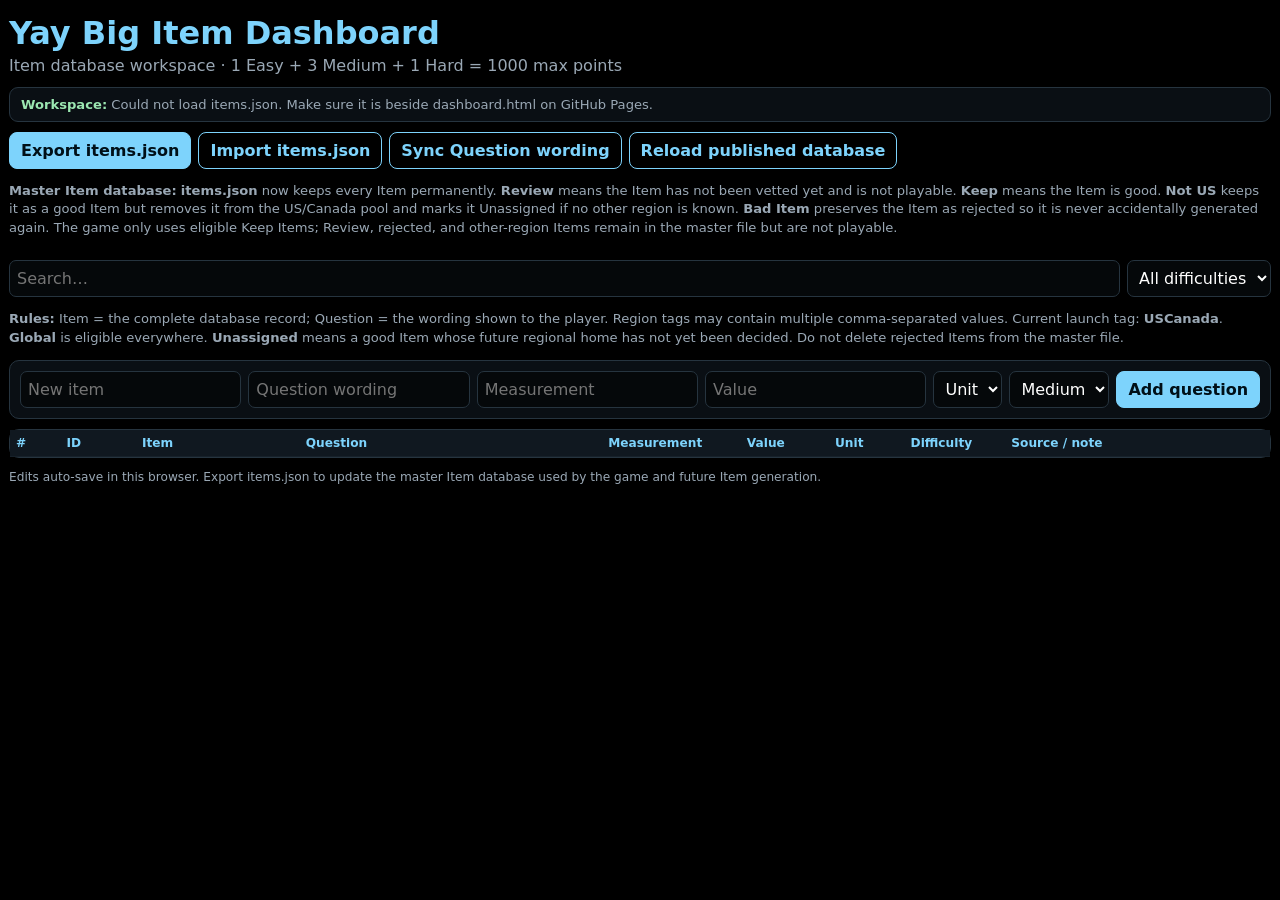
==== commit 3942a76e: "Full V2 with big data structure changes" ====
--- a/dashboard.html
+++ b/dashboard.html
@@ -3,7 +3,7 @@
 <head>
 <meta charset="utf-8">
 <meta name="viewport" content="width=device-width,initial-scale=1">
-<title>Yay Big Dashboard</title>
+<title>Yay Big Item Dashboard</title>
 <style>
 :root{--bg:#000;--panel:#0a0f14;--panel2:#101820;--text:#fff;--blue:#7dd3fc;--muted:#9aa8b5;--border:#26343f;--red:#ff8f8f;--yellow:#fff2a8;--green:#9be7b1}
 *{box-sizing:border-box}
@@ -48,7 +48,7 @@
 .id{white-space:nowrap;color:var(--muted);font-variant-numeric:tabular-nums}
 
 /* Fit every column into the page; Chrome zoom can then scale the whole dashboard.
-   Column 0 (#) is dashboard-only and is never written to questions.json. */
+   Column 0 (#) is dashboard-only and is never written to items.json. */
 th:nth-child(1),td:nth-child(1){width:4%}
 th:nth-child(2),td:nth-child(2){width:6%}
 th:nth-child(3),td:nth-child(3){width:13%}
@@ -110,20 +110,20 @@
 <body>
 <div id="questionMeasure" aria-hidden="true"></div>
 <main>
-<h1>Yay Big Dashboard</h1>
-<p class="sub">Question database workspace · 1 Easy + 3 Medium + 1 Hard = 1000 max points</p>
-
-<div id="dbStatus" class="statusline">Loading question database…</div>
+<h1>Yay Big Item Dashboard</h1>
+<p class="sub">Item database workspace · 1 Easy + 3 Medium + 1 Hard = 1000 max points</p>
+
+<div id="dbStatus" class="statusline">Loading item database…</div>
 
 <div class="dbtools">
-  <button id="exportDb" class="btn">Export questions.json</button>
-  <button id="importDb" class="btn secondary">Import questions.json</button>
+  <button id="exportDb" class="btn">Export items.json</button>
+  <button id="importDb" class="btn secondary">Import items.json</button>
   <button id="syncQuestions" class="btn secondary">Sync Question wording</button>
   <button id="reloadPublished" class="btn secondary">Reload published database</button>
   <input id="importFile" type="file" accept=".json,application/json" class="hidden">
 </div>
 
-<p class="note"><b>Data safety:</b> dashboard structure and question content are now separate. Your working edits are stored independently in this browser. Export <b>questions.json</b> when you want to publish them to the game. The dashboard no longer uses Candidate/Rejected states: anything kept here is treated as approved. The exported JSON still carries <b>status: "Approved"</b> for compatibility with the current game code. Replacing or redesigning <b>dashboard.html</b> will not overwrite the saved question content. If an older saved workspace has blank Question fields, the dashboard safely fills only those blanks from the published <b>questions.json</b>. The <b>Sync Question wording</b> button can also do this manually. This version also contains a one-time migration set for the original yb-0001 through yb-0100 IDs, so blank Question fields can be restored even if the currently published JSON predates the Question field.</p>
+<p class="note"><b>Master Item database:</b> <b>items.json</b> now keeps every Item permanently. <b>Review</b> means the Item has not been vetted yet and is not playable. <b>Keep</b> means the Item is good. <b>Not US</b> keeps it as a good Item but removes it from the US/Canada pool and marks it Unassigned if no other region is known. <b>Bad Item</b> preserves the Item as rejected so it is never accidentally generated again. The game only uses eligible Keep Items; Review, rejected, and other-region Items remain in the master file but are not playable.</p>
 
 <div id="stats" class="stats"></div>
 
@@ -132,7 +132,7 @@
   <select id="difficultyFilter"><option>All difficulties</option><option>Easy</option><option>Medium</option><option>Hard</option></select>
 </div>
 
-<p class="note"><b>Rules:</b> question wording is stored and editable for every item. Renaming an item automatically updates that same item name inside its question wording. One numeric value + one official unit only. Use the unit in which the authoritative measurement is codified, especially when that preserves a clean exact value. Every question kept in the dashboard is treated as approved; remove anything you do not want published. Question boxes represent the game’s two-line text limit; a red box means the wording is too long and should be shortened.</p>
+<p class="note"><b>Rules:</b> Item = the complete database record; Question = the wording shown to the player. Region tags may contain multiple comma-separated values. Current launch tag: <b>USCanada</b>. <b>Global</b> is eligible everywhere. <b>Unassigned</b> means a good Item whose future regional home has not yet been decided. Do not delete rejected Items from the master file.</p>
 
 <div class="add">
   <input id="newItem" placeholder="New item">
@@ -150,18 +150,24 @@
 <tbody id="rows"></tbody>
 </table>
 </div>
-<p class="footer">Edits auto-save in this browser. Export questions.json to create the version consumed by the game.</p>
+<p class="footer">Edits auto-save in this browser. Export items.json to update the master Item database used by the game and future Item generation.</p>
 </main>
 
 <script>
-const QUESTION_SEED={"yb-0001": "How long is a U.S. Federal Reserve note?", "yb-0002": "How wide is a U.S. Federal Reserve note?", "yb-0003": "How long is an ISO ID-1 card?", "yb-0004": "How wide is an ISO ID-1 card?", "yb-0005": "What is the inside diameter of an NBA basketball rim?", "yb-0006": "How high is an NBA basketball rim above the floor?", "yb-0007": "How long is an NBA court?", "yb-0008": "How wide is an NBA court?", "yb-0009": "How long is the field of play on an NFL field?", "yb-0010": "How wide is an NFL field?", "yb-0011": "How high is the crossbar on an NFL goalpost?", "yb-0012": "How wide is a regulation soccer goal?", "yb-0013": "How high is a regulation soccer goal?", "yb-0014": "How wide is a regulation ice hockey goal?", "yb-0015": "How high is a regulation ice hockey goal?", "yb-0016": "How wide is the front edge of baseball home plate?", "yb-0017": "How long is one side of an MLB base?", "yb-0018": "How far is it from the pitcher's plate to the rear point of home plate?", "yb-0019": "How long is a regulation tennis court?", "yb-0020": "How wide is a singles tennis court?", "yb-0021": "How wide is a doubles tennis court?", "yb-0022": "How high is a tennis net at the center?", "yb-0023": "How long is a regulation table-tennis table?", "yb-0024": "How wide is a regulation table-tennis table?", "yb-0025": "How high is a regulation table-tennis table?", "yb-0026": "How high is a table-tennis net?", "yb-0027": "How high is a men's volleyball net?", "yb-0028": "How high is a women's volleyball net?", "yb-0029": "How long is an Olympic long-course swimming pool?", "yb-0030": "How wide is an Olympic long-course swimming pool?", "yb-0031": "How high is the highest Olympic diving platform?", "yb-0032": "What is the diameter of a regulation golf hole?", "yb-0033": "How long is a regulation cornhole board?", "yb-0034": "How wide is a regulation cornhole board?", "yb-0035": "What is the diameter of the hole in a regulation cornhole board?", "yb-0036": "How high is the center of a regulation dartboard bullseye?", "yb-0037": "What is the diameter of a regulation pool ball?", "yb-0038": "How wide is a poker-size playing card?", "yb-0039": "How tall is a poker-size playing card?", "yb-0040": "What is the diameter of a standard compact disc?", "yb-0041": "What is the diameter of a standard DVD?", "yb-0042": "What is the nominal diameter of a 12-inch LP record?", "yb-0043": "What is the nominal width of a 3.5-inch floppy disk?", "yb-0044": "How tall is an IEC R6 AA battery?", "yb-0045": "How tall is an IEC R03 AAA battery?", "yb-0046": "How long is a 4FF nano-SIM card?", "yb-0047": "How wide is a 4FF nano-SIM card?", "yb-0048": "How tall is a LEGO minifigure?", "yb-0049": "How long is one side of a Rubik's Cube?", "yb-0050": "How long is a No. 2 pencil?", "yb-0051": "What is the diameter of a golf ball?", "yb-0052": "What is the diameter of a tennis ball?", "yb-0053": "What is the diameter of a baseball?", "yb-0054": "What is the diameter of a softball?", "yb-0055": "What is the diameter of a basketball?", "yb-0056": "What is the diameter of a soccer ball?", "yb-0057": "What is the diameter of a bowling ball?", "yb-0058": "How tall is a bowling pin?", "yb-0059": "What is the diameter of a regulation hockey puck?", "yb-0060": "How thick is a regulation hockey puck?", "yb-0061": "What is the diameter of a U.S. quarter?", "yb-0062": "What is the diameter of a U.S. dime?", "yb-0063": "What is the diameter of a U.S. nickel?", "yb-0064": "What is the diameter of a U.S. cent?", "yb-0065": "How wide is a sheet of U.S. letter paper?", "yb-0066": "How long is a sheet of U.S. letter paper?", "yb-0067": "How long is a sheet of U.S. legal paper?", "yb-0068": "How wide is a queen-size mattress?", "yb-0069": "How long is a queen-size mattress?", "yb-0070": "How wide is a king-size mattress?", "yb-0071": "How wide is a twin-size mattress?", "yb-0072": "What is the actual width of a nominal 2×4 board?", "yb-0073": "What is the actual thickness of a nominal 2×4 board?", "yb-0074": "How long is a standard GMA pallet?", "yb-0075": "How wide is a standard GMA pallet?", "yb-0076": "How far apart are the rails on standard-gauge railroad track?", "yb-0077": "What is the exterior length of a 20-foot ISO shipping container?", "yb-0078": "What is the exterior width of a 20-foot ISO shipping container?", "yb-0079": "What is the exterior length of a 40-foot ISO shipping container?", "yb-0080": "What is the exterior width of a 40-foot ISO shipping container?", "yb-0081": "How long is one lap of an Olympic athletics track in lane 1?", "yb-0082": "How wide is a standard athletics track lane?", "yb-0083": "How long is a regulation badminton court?", "yb-0084": "How wide is a doubles badminton court?", "yb-0085": "How high is a badminton net at the posts?", "yb-0086": "How long is a regulation pickleball court?", "yb-0087": "How wide is a regulation pickleball court?", "yb-0088": "How high is a pickleball net at the center?", "yb-0089": "How long is the playing area of a regulation snooker table?", "yb-0090": "How wide is the playing area of a regulation snooker table?", "yb-0091": "How far is the soccer penalty mark from the goal line?", "yb-0092": "How deep is the soccer goal area from the goal line?", "yb-0093": "How deep is the soccer penalty area from the goal line?", "yb-0094": "How long is a regulation baseball batter's box?", "yb-0095": "How wide is a regulation baseball batter's box?", "yb-0096": "How wide is an NBA backboard?", "yb-0097": "How high is an NBA backboard?", "yb-0098": "How far is the NBA free-throw line from the plane of the backboard?", "yb-0099": "What is the diameter of a regulation table-tennis ball?", "yb-0100": "What is the diameter of an Olympic archery target face?"};
-const STORAGE_KEY="yayBigQuestionWorkspaceV1";
+const QUESTION_SEED={"yb-00001": "How long is a U.S. Federal Reserve note?", "yb-00002": "How wide is a U.S. Federal Reserve note?", "yb-00003": "How long is an ISO ID-1 card?", "yb-00004": "How wide is an ISO ID-1 card?", "yb-00005": "What is the inside diameter of an NBA basketball rim?", "yb-00006": "How high is an NBA basketball rim above the floor?", "yb-00007": "How long is an NBA court?", "yb-00008": "How wide is an NBA court?", "yb-00009": "How long is the field of play on an NFL field?", "yb-00010": "How wide is an NFL field?", "yb-00011": "How high is the crossbar on an NFL goalpost?", "yb-00012": "How wide is a regulation soccer goal?", "yb-00013": "How high is a regulation soccer goal?", "yb-00014": "How wide is a regulation ice hockey goal?", "yb-00015": "How high is a regulation ice hockey goal?", "yb-00016": "How wide is the front edge of baseball home plate?", "yb-00017": "How long is one side of an MLB base?", "yb-00018": "How far is it from the pitcher's plate to the rear point of home plate?", "yb-00019": "How long is a regulation tennis court?", "yb-00020": "How wide is a singles tennis court?", "yb-00021": "How wide is a doubles tennis court?", "yb-00022": "How high is a tennis net at the center?", "yb-00023": "How long is a regulation table-tennis table?", "yb-00024": "How wide is a regulation table-tennis table?", "yb-00025": "How high is a regulation table-tennis table?", "yb-00026": "How high is a table-tennis net?", "yb-00027": "How high is a men's volleyball net?", "yb-00028": "How high is a women's volleyball net?", "yb-00029": "How long is an Olympic long-course swimming pool?", "yb-00030": "How wide is an Olympic long-course swimming pool?", "yb-00031": "How high is the highest Olympic diving platform?", "yb-00032": "What is the diameter of a regulation golf hole?", "yb-00033": "How long is a regulation cornhole board?", "yb-00034": "How wide is a regulation cornhole board?", "yb-00035": "What is the diameter of the hole in a regulation cornhole board?", "yb-00036": "How high is the center of a regulation dartboard bullseye?", "yb-00037": "What is the diameter of a regulation pool ball?", "yb-00038": "How wide is a poker-size playing card?", "yb-00039": "How tall is a poker-size playing card?", "yb-00040": "What is the diameter of a standard compact disc?", "yb-00041": "What is the diameter of a standard DVD?", "yb-00042": "What is the nominal diameter of a 12-inch LP record?", "yb-00043": "What is the nominal width of a 3.5-inch floppy disk?", "yb-00044": "How tall is an IEC R6 AA battery?", "yb-00045": "How tall is an IEC R03 AAA battery?", "yb-00046": "How long is a 4FF nano-SIM card?", "yb-00047": "How wide is a 4FF nano-SIM card?", "yb-00048": "How tall is a LEGO minifigure?", "yb-00049": "How long is one side of a Rubik's Cube?", "yb-00050": "How long is a No. 2 pencil?", "yb-00051": "What is the diameter of a golf ball?", "yb-00052": "What is the diameter of a tennis ball?", "yb-00053": "What is the diameter of a baseball?", "yb-00054": "What is the diameter of a softball?", "yb-00055": "What is the diameter of a basketball?", "yb-00056": "What is the diameter of a soccer ball?", "yb-00057": "What is the diameter of a bowling ball?", "yb-00058": "How tall is a bowling pin?", "yb-00059": "What is the diameter of a regulation hockey puck?", "yb-00060": "How thick is a regulation hockey puck?", "yb-00061": "What is the diameter of a U.S. quarter?", "yb-00062": "What is the diameter of a U.S. dime?", "yb-00063": "What is the diameter of a U.S. nickel?", "yb-00064": "What is the diameter of a U.S. cent?", "yb-00065": "How wide is a sheet of U.S. letter paper?", "yb-00066": "How long is a sheet of U.S. letter paper?", "yb-00067": "How long is a sheet of U.S. legal paper?", "yb-00068": "How wide is a queen-size mattress?", "yb-00069": "How long is a queen-size mattress?", "yb-00070": "How wide is a king-size mattress?", "yb-00071": "How wide is a twin-size mattress?", "yb-00072": "What is the actual width of a nominal 2×4 board?", "yb-00073": "What is the actual thickness of a nominal 2×4 board?", "yb-00074": "How long is a standard GMA pallet?", "yb-00075": "How wide is a standard GMA pallet?", "yb-00076": "How far apart are the rails on standard-gauge railroad track?", "yb-00077": "What is the exterior length of a 20-foot ISO shipping container?", "yb-00078": "What is the exterior width of a 20-foot ISO shipping container?", "yb-00079": "What is the exterior length of a 40-foot ISO shipping container?", "yb-00080": "What is the exterior width of a 40-foot ISO shipping container?", "yb-00081": "How long is one lap of an Olympic athletics track in lane 1?", "yb-00082": "How wide is a standard athletics track lane?", "yb-00083": "How long is a regulation badminton court?", "yb-00084": "How wide is a doubles badminton court?", "yb-00085": "How high is a badminton net at the posts?", "yb-00086": "How long is a regulation pickleball court?", "yb-00087": "How wide is a regulation pickleball court?", "yb-00088": "How high is a pickleball net at the center?", "yb-00089": "How long is the playing area of a regulation snooker table?", "yb-00090": "How wide is the playing area of a regulation snooker table?", "yb-00091": "How far is the soccer penalty mark from the goal line?", "yb-00092": "How deep is the soccer goal area from the goal line?", "yb-00093": "How deep is the soccer penalty area from the goal line?", "yb-00094": "How long is a regulation baseball batter's box?", "yb-00095": "How wide is a regulation baseball batter's box?", "yb-00096": "How wide is an NBA backboard?", "yb-00097": "How high is an NBA backboard?", "yb-00098": "How far is the NBA free-throw line from the plane of the backboard?", "yb-00099": "What is the diameter of a regulation table-tennis ball?", "yb-00100": "What is the diameter of an Olympic archery target face?"};
+const STORAGE_KEY="yayBigItemWorkspaceV3";
 const OLD_STORAGE_KEY="yayBigDashboardV2";
 const units=["mm","cm","m","km","in","ft","yd","mi"];
 let items=[];
 const $=id=>document.getElementById(id);
 function esc(v){return String(v??"").replace(/[&<>"']/g,c=>({"&":"&amp;","<":"&lt;",">":"&gt;",'"':"&quot;","'":"&#039;"}[c]))}
-function stableId(n){return `yb-${String(n).padStart(4,"0")}`}
+function stableId(n){return `yb-${String(n).padStart(5,"0")}`}
+
+function canonicalItemId(id){
+  const m=String(id??"").match(/^yb-(\d+)$/i);
+  return m?`yb-${String(parseInt(m[1],10)).padStart(5,"0")}`:String(id??"");
+}
+
 function normalizeQuestion(x,index=0){
   let id=x.id;
   if(typeof id==="number"||/^\d+$/.test(String(id)))id=stableId(Number(id));
@@ -174,7 +180,8 @@
     value:x.value===""||x.value==null?null:Number(x.value),
     unit:String(x.unit??""),
     difficulty:["Easy","Medium","Hard"].includes(x.difficulty)?x.difficulty:"Medium",
-    status:"Approved",
+    status:["Keep","Review","BadItem"].includes(x.status)?x.status:(x.status==="Approved"?"Keep":"Review"),
+    regionTags:Array.isArray(x.regionTags)?[...x.regionTags]:["USCanada"],
     source:String(x.source??"")
   };
 }
@@ -193,8 +200,8 @@
 }
 
 function save(){
-  items.forEach(x=>x.status="Approved");
-  const payload={schemaVersion:1,database:"Yay Big Questions",questions:items};
+  
+  const payload={schemaVersion:2,database:"Yay Big Items",items:items};
   localStorage.setItem(STORAGE_KEY,JSON.stringify(payload));
   updateDbStatus("Working edits saved in this browser.");
 }
@@ -204,9 +211,9 @@
     const raw=localStorage.getItem(STORAGE_KEY);
     if(!raw)return false;
     const data=JSON.parse(raw);
-    if(!data||!Array.isArray(data.questions))return false;
-    items=data.questions.map(normalizeQuestion);
-    updateDbStatus("Loaded your saved question workspace.");
+    if(!data||!Array.isArray(data.items))return false;
+    items=data.items.map(normalizeQuestion);
+    updateDbStatus("Loaded your saved item workspace.");
     return true;
   }catch(e){console.error(e);return false}
 }
@@ -240,16 +247,16 @@
 
 async function syncQuestionsFromPublished(force=false){
   try{
-    const url=`questions.json?v=${Date.now()}`;
+    const url=`items.json?v=${Date.now()}`;
     const res=await fetch(url,{cache:"no-store"});
-    if(!res.ok)throw new Error(`questions.json returned ${res.status}`);
+    if(!res.ok)throw new Error(`items.json returned ${res.status}`);
     const data=await res.json();
-    if(!data||!Array.isArray(data.questions))throw new Error("Invalid published database format");
-
-    const publishedWithQuestions=data.questions.filter(q=>q.question&&String(q.question).trim());
-    const byId=new Map(data.questions.map(q=>[String(q.id),q]));
+    if(!data||!Array.isArray(data.items))throw new Error("Invalid published database format");
+
+    const publishedWithQuestions=data.items.filter(q=>q.question&&String(q.question).trim());
+    const byId=new Map(data.items.map(q=>[String(q.id),q]));
     const byItemMeasurement=new Map(
-      data.questions.map(q=>[
+      data.items.map(q=>[
         `${String(q.item||"").trim().toLowerCase()}|||${String(q.measurement||"").trim().toLowerCase()}`,
         q
       ])
@@ -292,19 +299,19 @@
 }
 
 async function loadPublished(confirmFirst=false){
-  if(confirmFirst&&!confirm("Replace your current browser workspace with the published questions.json? Export first if you want a backup."))return;
+  if(confirmFirst&&!confirm("Replace your current browser workspace with the published items.json? Export first if you want a backup."))return;
   try{
-    const res=await fetch(`questions.json?v=${Date.now()}`,{cache:"no-store"});
-    if(!res.ok)throw new Error(`questions.json returned ${res.status}`);
+    const res=await fetch(`items.json?v=${Date.now()}`,{cache:"no-store"});
+    if(!res.ok)throw new Error(`items.json returned ${res.status}`);
     const data=await res.json();
-    if(!data||!Array.isArray(data.questions))throw new Error("Invalid database format");
-    items=data.questions.map(normalizeQuestion);
+    if(!data||!Array.isArray(data.items))throw new Error("Invalid database format");
+    items=data.items.map(normalizeQuestion);
     save();
-    updateDbStatus("Loaded the published questions.json.");
+    updateDbStatus("Loaded the published items.json.");
     render();
   }catch(e){
     console.error(e);
-    updateDbStatus("Could not load questions.json. Make sure it is beside dashboard.html on GitHub Pages.");
+    updateDbStatus("Could not load items.json. Make sure it is beside dashboard.html on GitHub Pages.");
   }
 }
 
@@ -312,9 +319,22 @@
   const m=$("questionMeasure");
   if(!m)return true;
   m.textContent=(text||"").trim();
-  // 2 lines × 24px line-height. Width is calibrated to the phone game question area.
-  const maxHeight=48.5;
-  return m.scrollHeight<=maxHeight && m.scrollWidth<=324.5;
+
+  /* Count rendered lines instead of comparing total scrollHeight.
+     Browser font metrics can make a true two-line question a fraction of a
+     pixel taller than 2 × line-height, which caused false red warnings. */
+  const range=document.createRange();
+  range.selectNodeContents(m);
+  const rects=[...range.getClientRects()].filter(r=>r.width>0 && r.height>0);
+
+  // Group text fragments by their vertical position; <=2 distinct rows is valid.
+  const rows=[];
+  rects.forEach(r=>{
+    const y=Math.round(r.top*2)/2;
+    if(!rows.some(existing=>Math.abs(existing-y)<2)) rows.push(y);
+  });
+
+  return rows.length<=2;
 }
 function markQuestionLength(el){
   if(!el||!el.classList.contains("question"))return;
@@ -331,6 +351,9 @@
 function render(){
   $("stats").innerHTML=
     `<span class="pill">${items.length} total</span>`+
+    `<span class="pill">${items.filter(x=>x.status==="Keep").length} Keep</span>`+
+    `<span class="pill">${items.filter(x=>x.status==="Review").length} Review</span>`+
+    `<span class="pill">${items.filter(x=>x.status==="BadItem").length} Bad Item</span>`+
     `<span class="pill">${items.filter(x=>x.difficulty==="Easy").length} Easy</span>`+
     `<span class="pill">${items.filter(x=>x.difficulty==="Medium").length} Medium</span>`+
     `<span class="pill">${items.filter(x=>x.difficulty==="Hard").length} Hard</span>`;
@@ -349,7 +372,13 @@
     <td><select data-k="unit"><option value="">—</option>${units.map(u=>`<option value="${u}" ${x.unit===u?"selected":""}>${u}</option>`).join("")}</select></td>
     <td><select data-k="difficulty">${["Easy","Medium","Hard"].map(v=>`<option ${x.difficulty===v?"selected":""}>${v}</option>`).join("")}</select></td>
     <td><input class="source" data-k="source" value="${esc(x.source)}"></td>
-    <td><button class="delete">Remove</button></td>
+    <td class="id">${esc(x.status||"Keep")}</td>
+    <td><input class="regions" data-k="regionTags" value="${esc((x.regionTags||[]).join(", "))}" placeholder="USCanada, Global"></td>
+    <td class="item-actions">
+      <button class="keep" title="Keep in the US/Canada pool">Keep</button>
+      <button class="notus" title="Good Item, but not for the US/Canada pool">Not US</button>
+      <button class="baditem" title="Reject permanently">Bad Item</button>
+    </td>
   </tr>`).join("");
   markAllQuestionLengths();
 }
@@ -362,7 +391,9 @@
   const x=items.find(i=>i.id===tr.dataset.id);
   if(!x)return;
 
-  if(k==="item"){
+  if(k==="regionTags"){
+    x.regionTags=e.target.value.split(",").map(v=>v.trim()).filter(Boolean);
+  }else if(k==="item"){
     const oldItem=x.item;
     const newItem=e.target.value;
     x.item=newItem;
@@ -374,8 +405,22 @@
   save();render();
 };
 $("rows").onclick=e=>{
-  if(!e.target.classList.contains("delete"))return;
-  items=items.filter(x=>x.id!==e.target.closest("tr").dataset.id);
+  const tr=e.target.closest("tr");
+  if(!tr)return;
+  const x=items.find(i=>i.id===tr.dataset.id);
+  if(!x)return;
+  if(e.target.classList.contains("keep")){
+    x.status="Keep";
+    x.regionTags=Array.isArray(x.regionTags)?x.regionTags:[];
+    if(!x.regionTags.includes("USCanada")&&!x.regionTags.includes("Global"))x.regionTags.push("USCanada");
+  }else if(e.target.classList.contains("notus")){
+    x.status="Keep";
+    x.regionTags=(Array.isArray(x.regionTags)?x.regionTags:[]).filter(t=>t!=="USCanada");
+    if(!x.regionTags.length)x.regionTags=["Unassigned"];
+  }else if(e.target.classList.contains("baditem")){
+    x.status="BadItem";
+    x.regionTags=[];
+  }else return;
   save();render();
 };
 ["search","difficultyFilter"].forEach(id=>$(id).addEventListener(id==="search"?"input":"change",render));
@@ -390,7 +435,8 @@
     value:$("newValue").value===""?null:Number($("newValue").value),
     unit:$("newUnit").value,
     difficulty:$("newDifficulty").value,
-    status:"Approved",
+    status:"Review",
+    regionTags:["USCanada"],
     source:"Needs verification"
   });
   ["newItem","newQuestion","newMeasurement","newValue"].forEach(id=>$(id).value="");
@@ -398,14 +444,14 @@
   save();render();
 };
 function exportDatabase(){
-  items.forEach(x=>x.status="Approved");
-  const payload={schemaVersion:1,database:"Yay Big Questions",questions:items};
+  
+  const payload={schemaVersion:2,database:"Yay Big Items",items:items};
   const blob=new Blob([JSON.stringify(payload,null,2)],{type:"application/json"});
   const url=URL.createObjectURL(blob);
   const a=document.createElement("a");
-  a.href=url;a.download="questions.json";document.body.appendChild(a);a.click();a.remove();
+  a.href=url;a.download="items.json";document.body.appendChild(a);a.click();a.remove();
   setTimeout(()=>URL.revokeObjectURL(url),1000);
-  updateDbStatus("Exported questions.json. Upload that file to GitHub to publish these edits.");
+  updateDbStatus("Exported the master items.json. Upload it to GitHub to publish these edits.");
 }
 $("exportDb").onclick=exportDatabase;
 $("importDb").onclick=()=>$("importFile").click();
@@ -413,9 +459,9 @@
   const file=e.target.files?.[0]; if(!file)return;
   try{
     const data=JSON.parse(await file.text());
-    if(!data||!Array.isArray(data.questions))throw new Error("Invalid database");
+    if(!data||!Array.isArray(data.items))throw new Error("Invalid database");
     if(!confirm(`Import ${data.questions.length} questions and replace the current browser workspace?`))return;
-    items=data.questions.map(normalizeQuestion);
+    items=data.items.map(normalizeQuestion);
     save();render();
     updateDbStatus(`Imported ${items.length} questions from ${file.name}.`);
   }catch(err){alert("That file is not a valid Yay Big questions database.");console.error(err)}
@@ -424,7 +470,7 @@
 $("syncQuestions").onclick=async()=>{
   const blanks=items.filter(x=>!String(x.question||"").trim()).length;
   if(blanks===0){
-    if(!confirm("No Question fields are blank. Replace all current Question wording with the wording from the published questions.json?"))return;
+    if(!confirm("No Question fields are blank. Replace all current Question wording with the wording from the published items.json?"))return;
     await syncQuestionsFromPublished(true);
   }else{
     await syncQuestionsFromPublished(false);
@@ -449,4 +495,14 @@
 })();
 </script>
 </body>
-</html>+</html>
+
+<style>
+/* Master Item database v2 */
+.item-actions{white-space:nowrap}
+.item-actions button{font:inherit;font-size:.72rem;font-weight:800;padding:5px 6px;border-radius:6px;cursor:pointer;margin:1px}
+.keep{border:1px solid var(--green);background:transparent;color:var(--green)}
+.notus{border:1px solid var(--yellow);background:transparent;color:var(--yellow)}
+.baditem{border:1px solid var(--red);background:transparent;color:var(--red)}
+.regions{font-size:.75rem}
+</style>
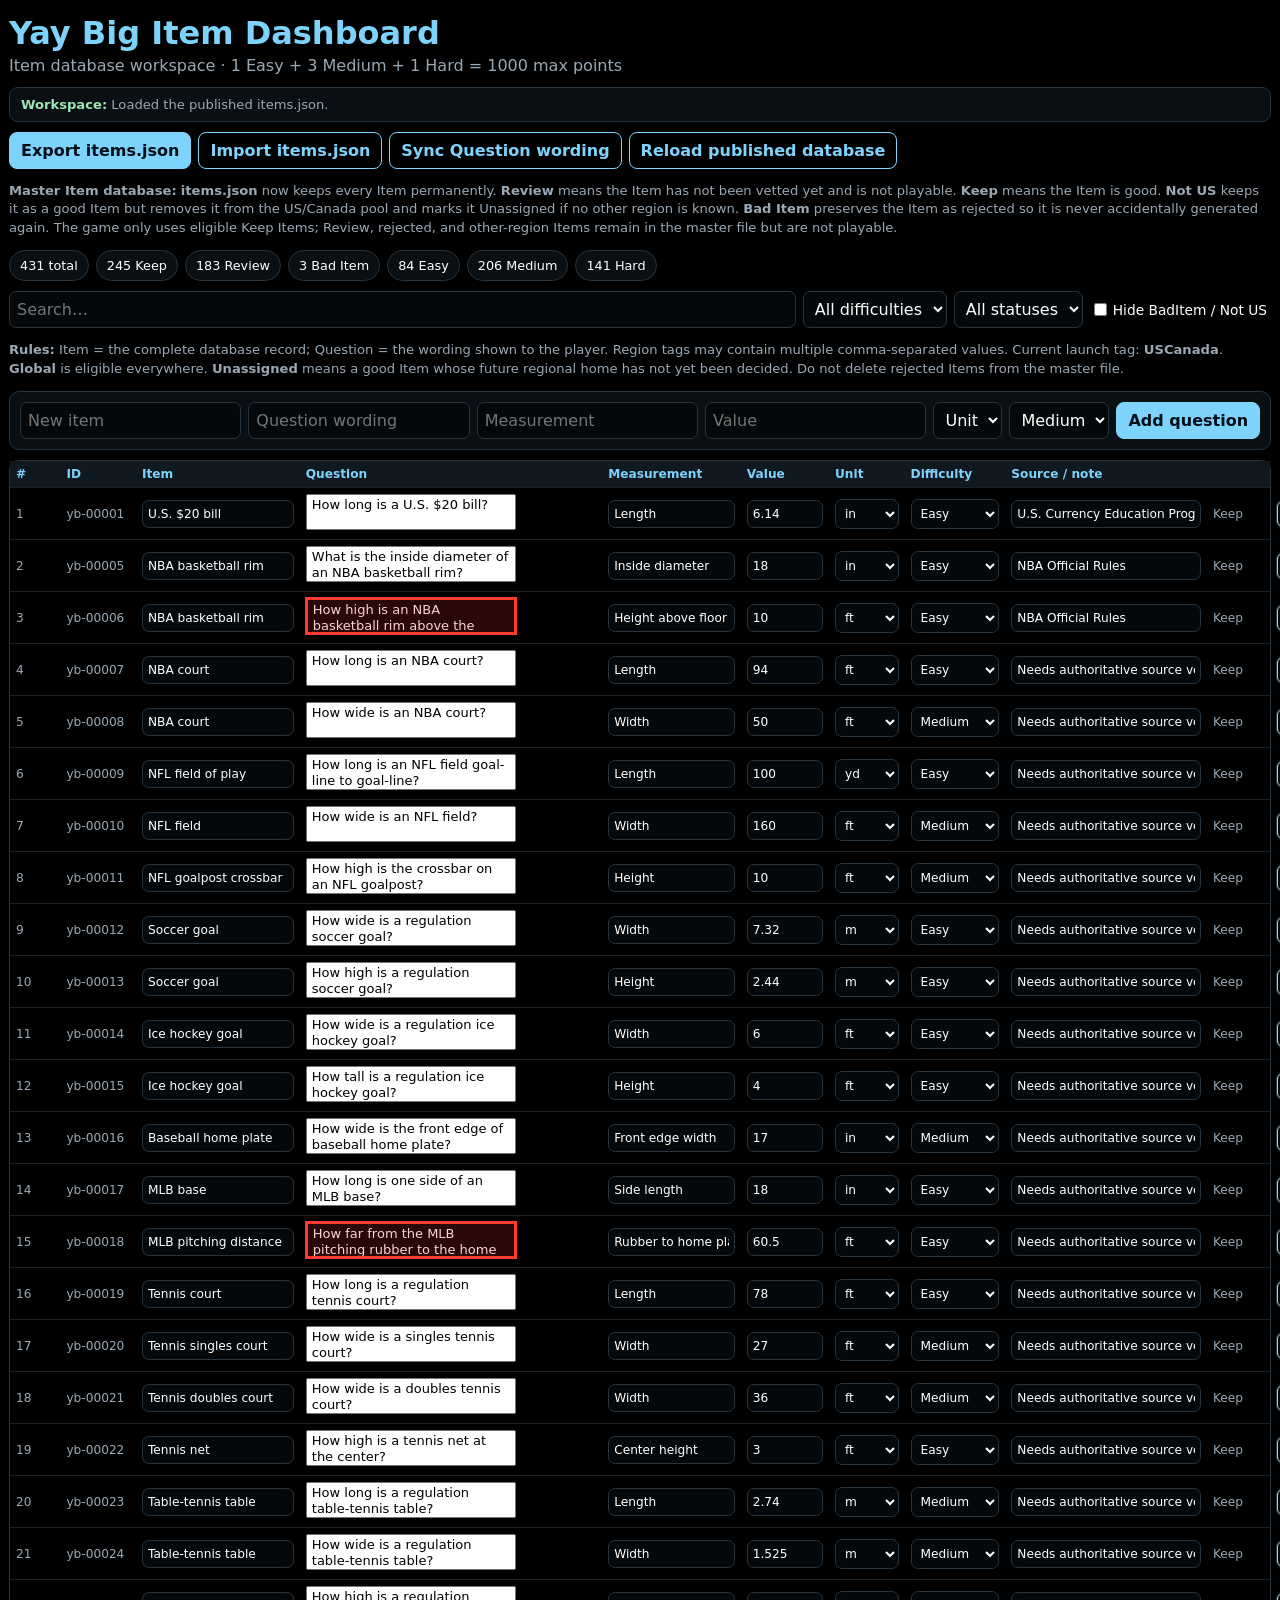
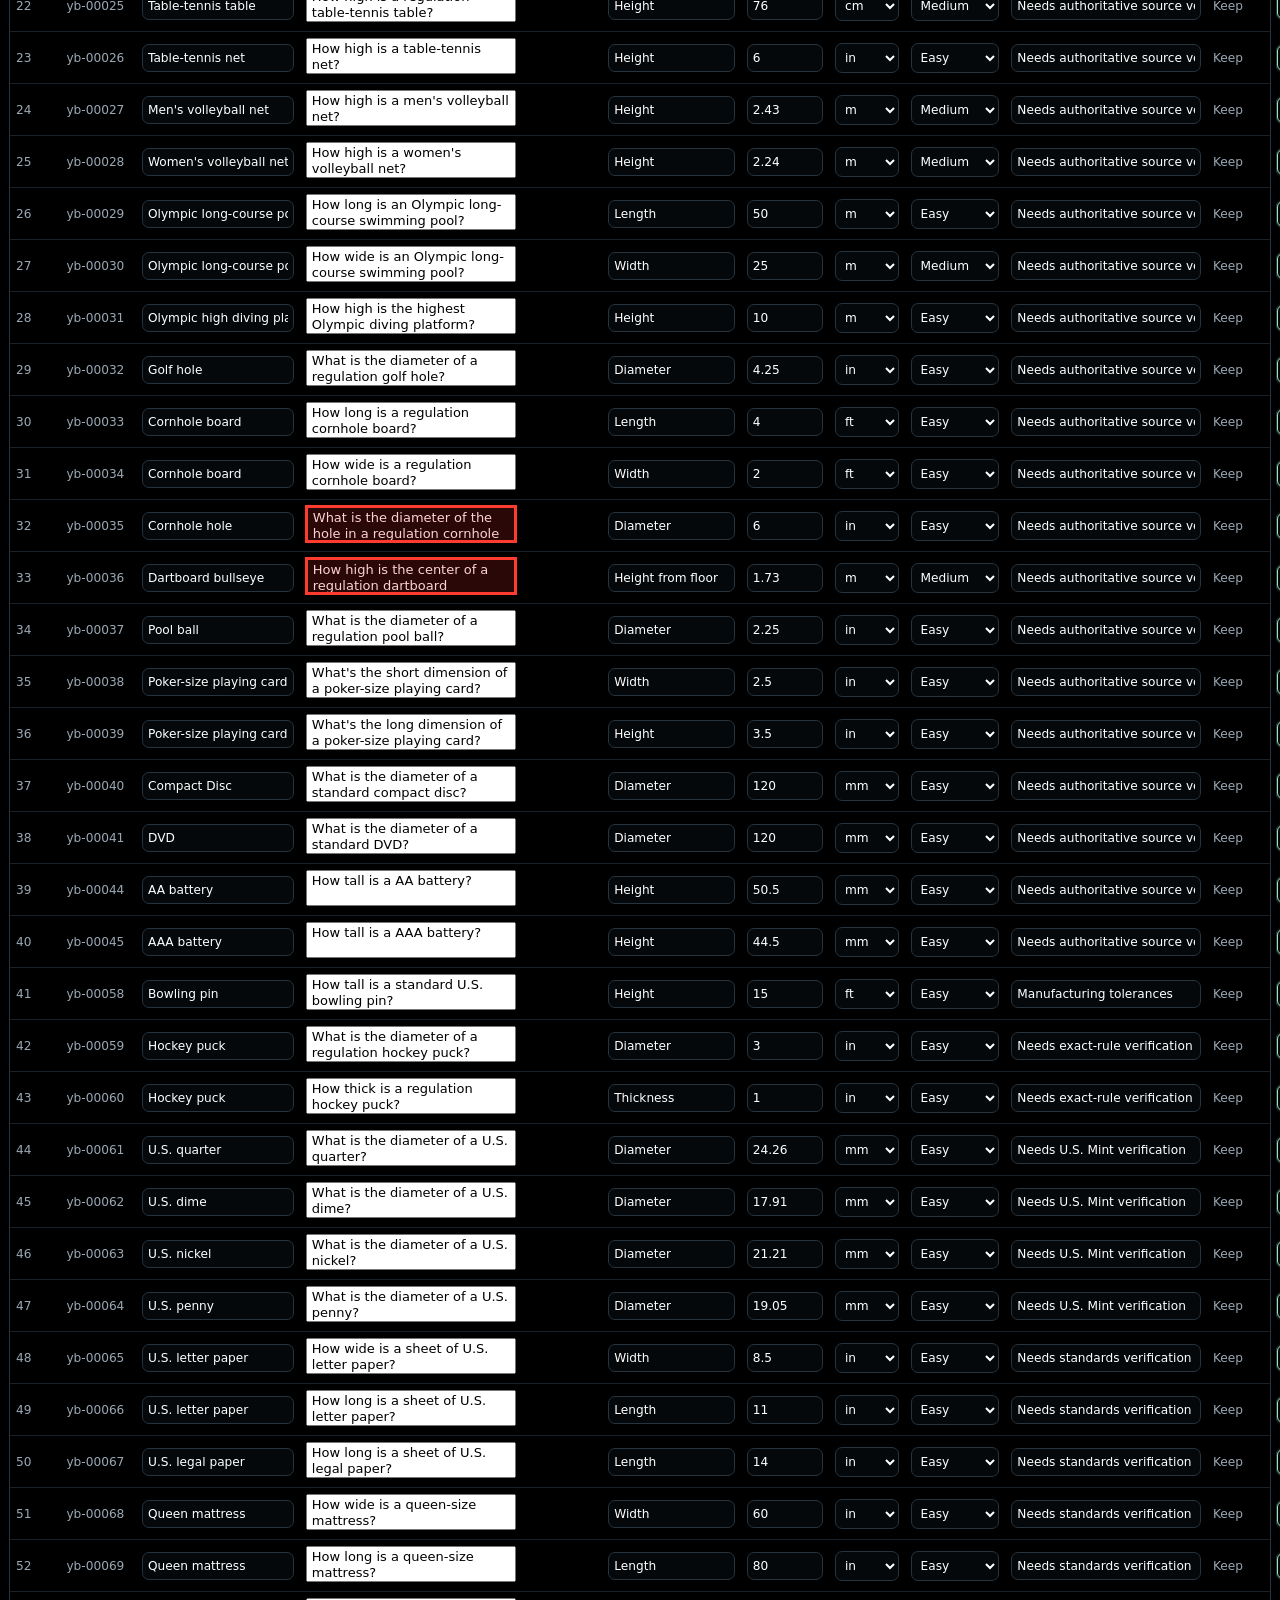
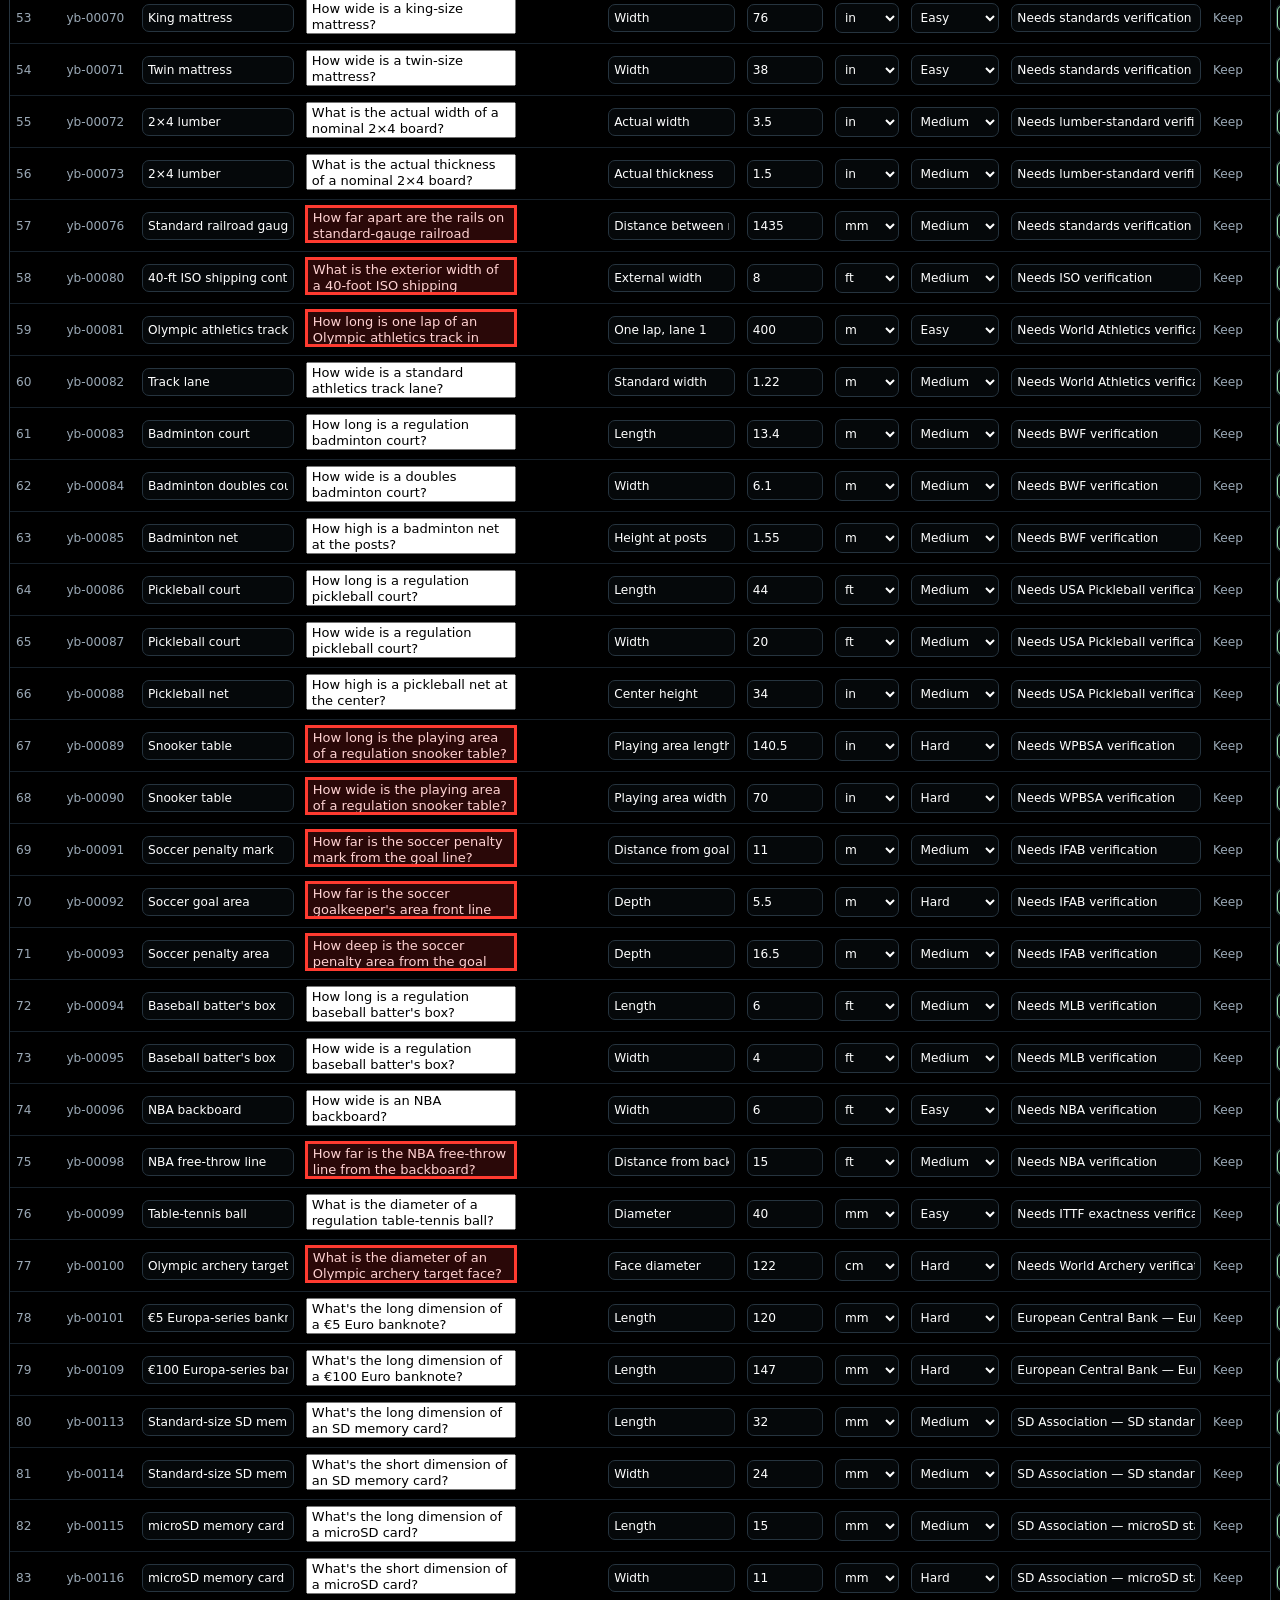
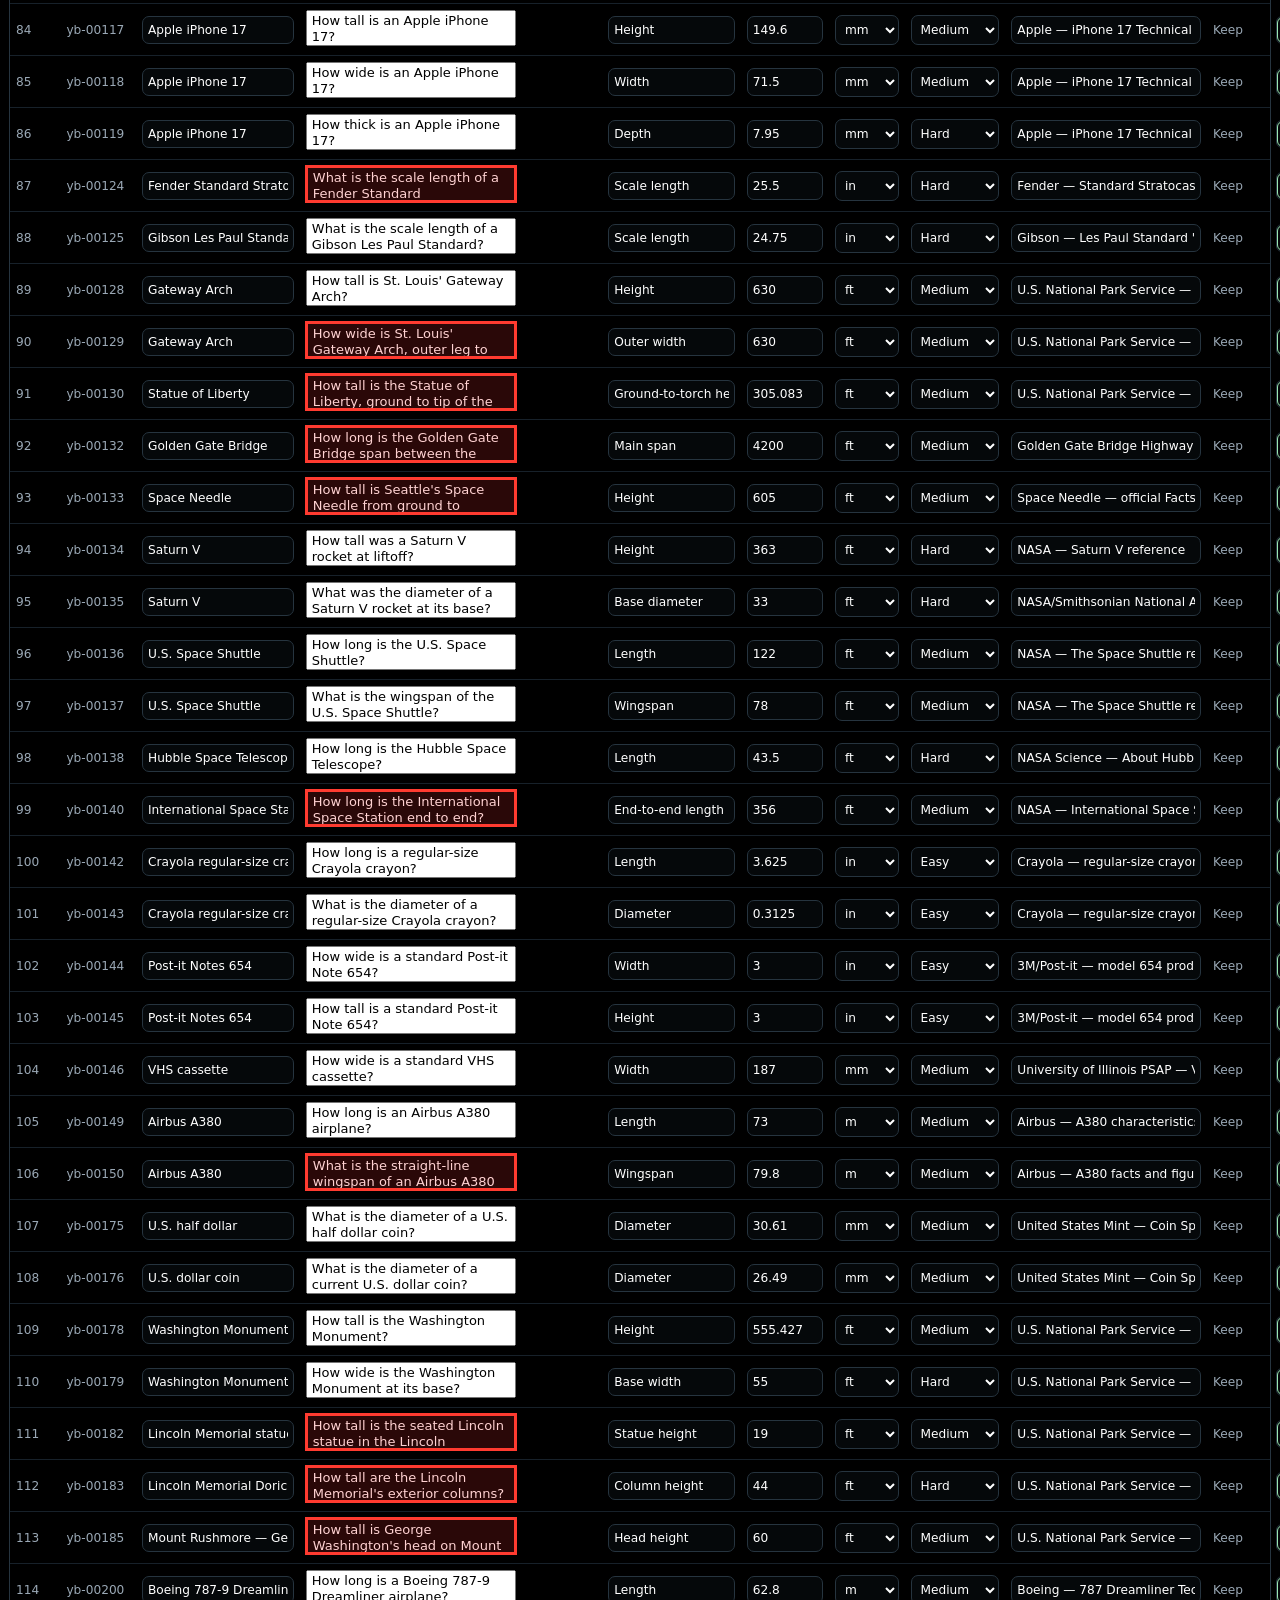
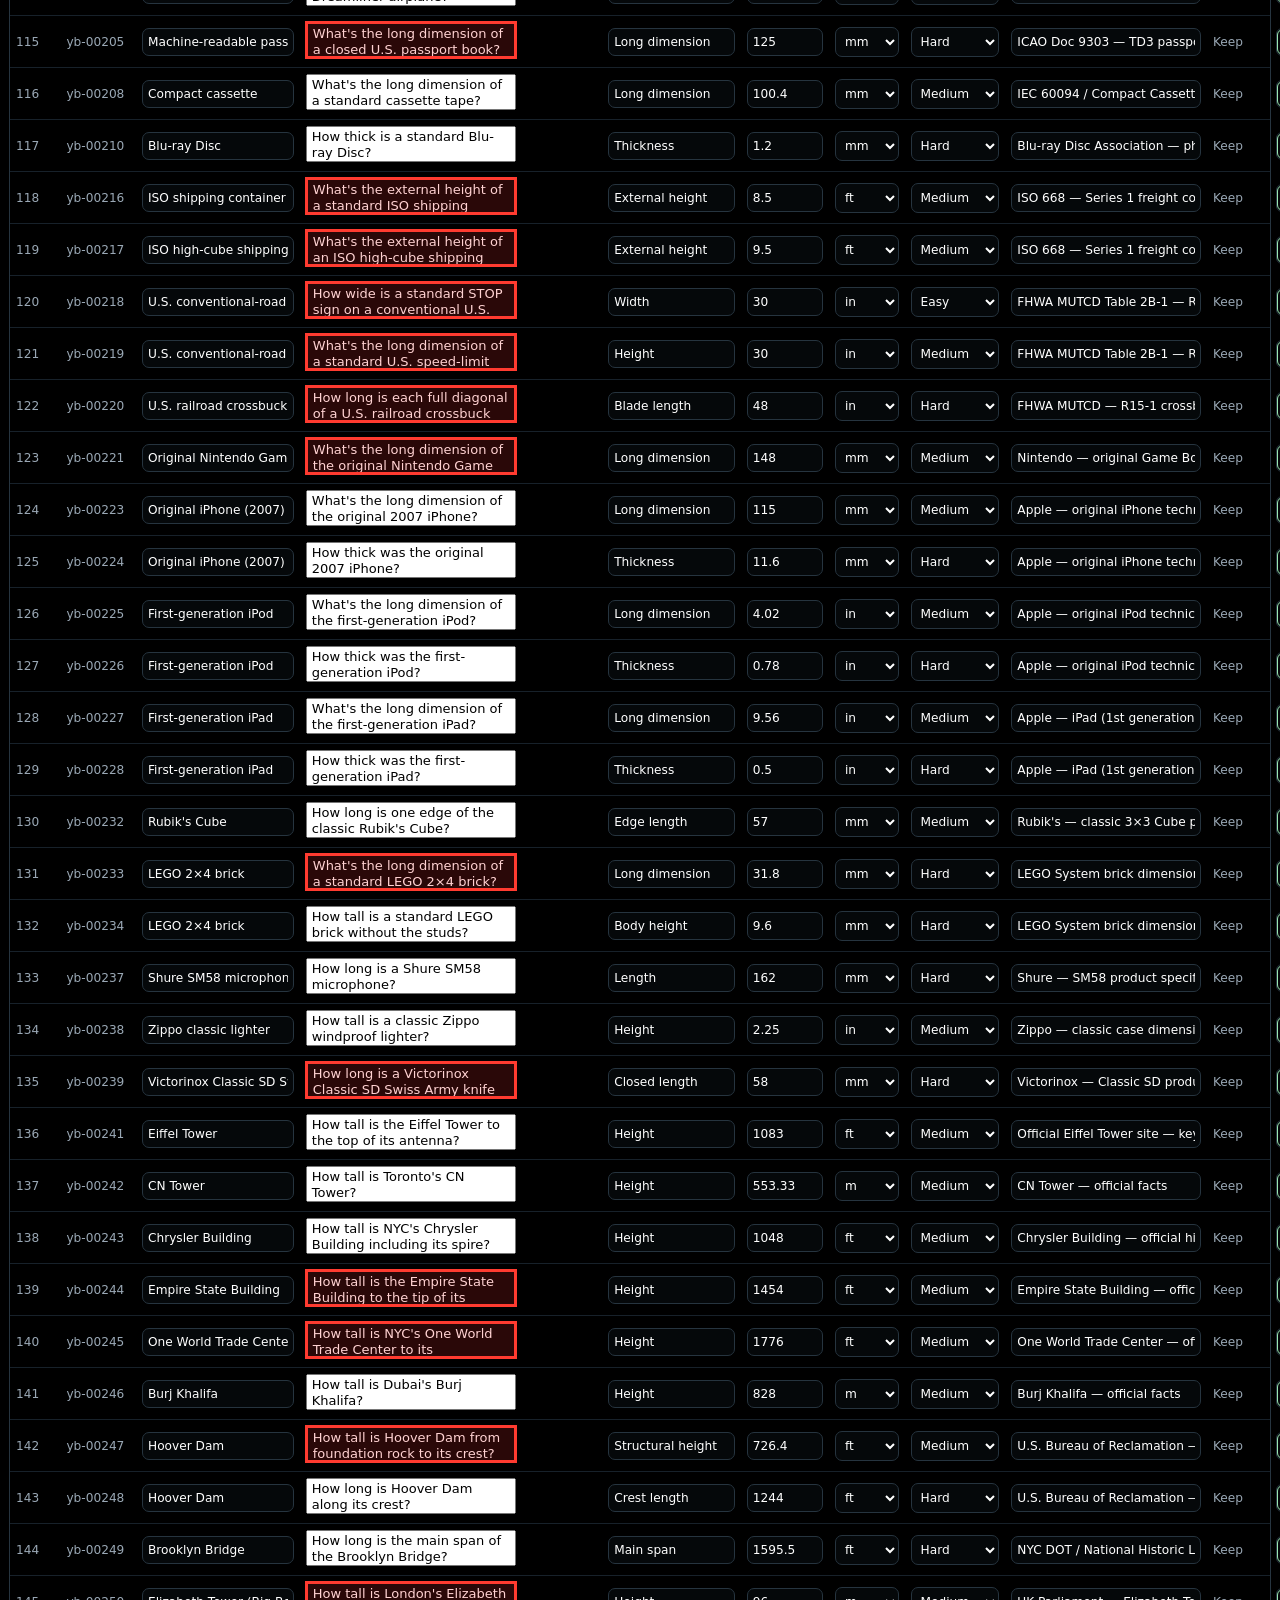
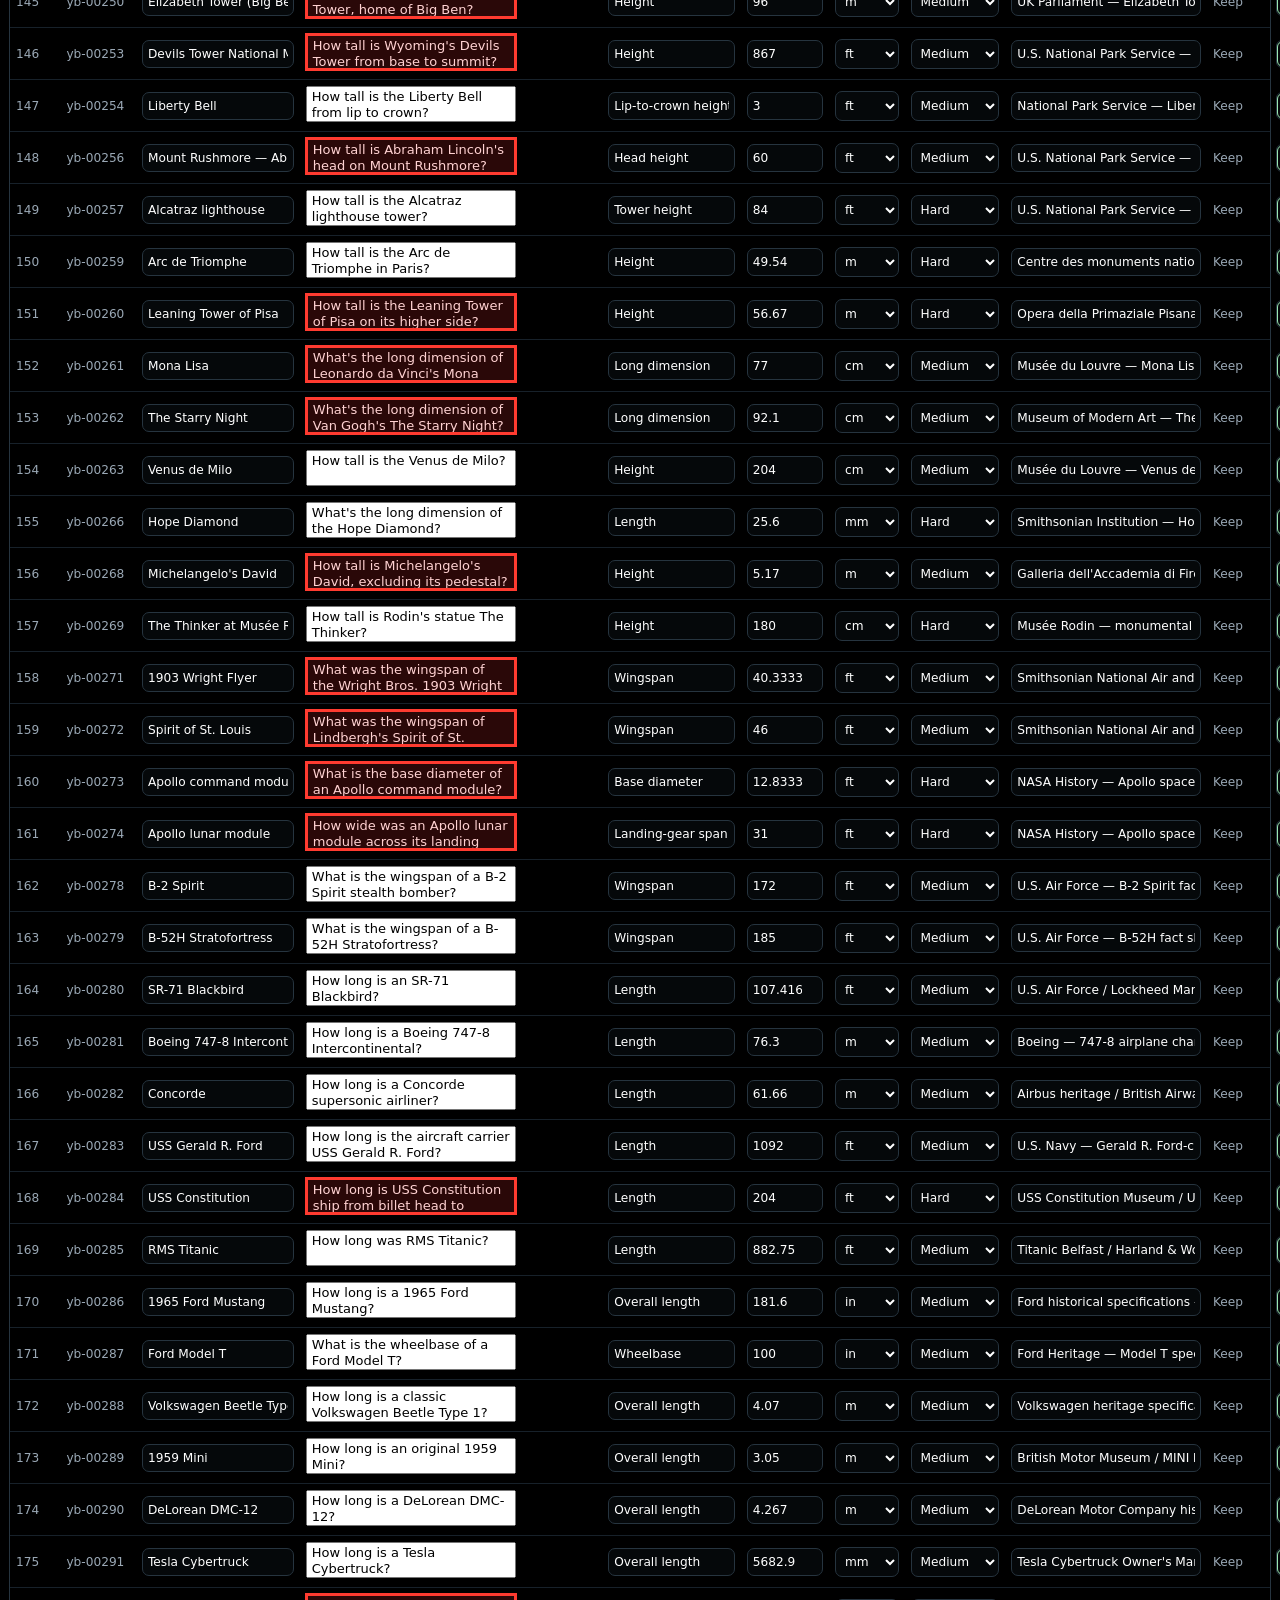
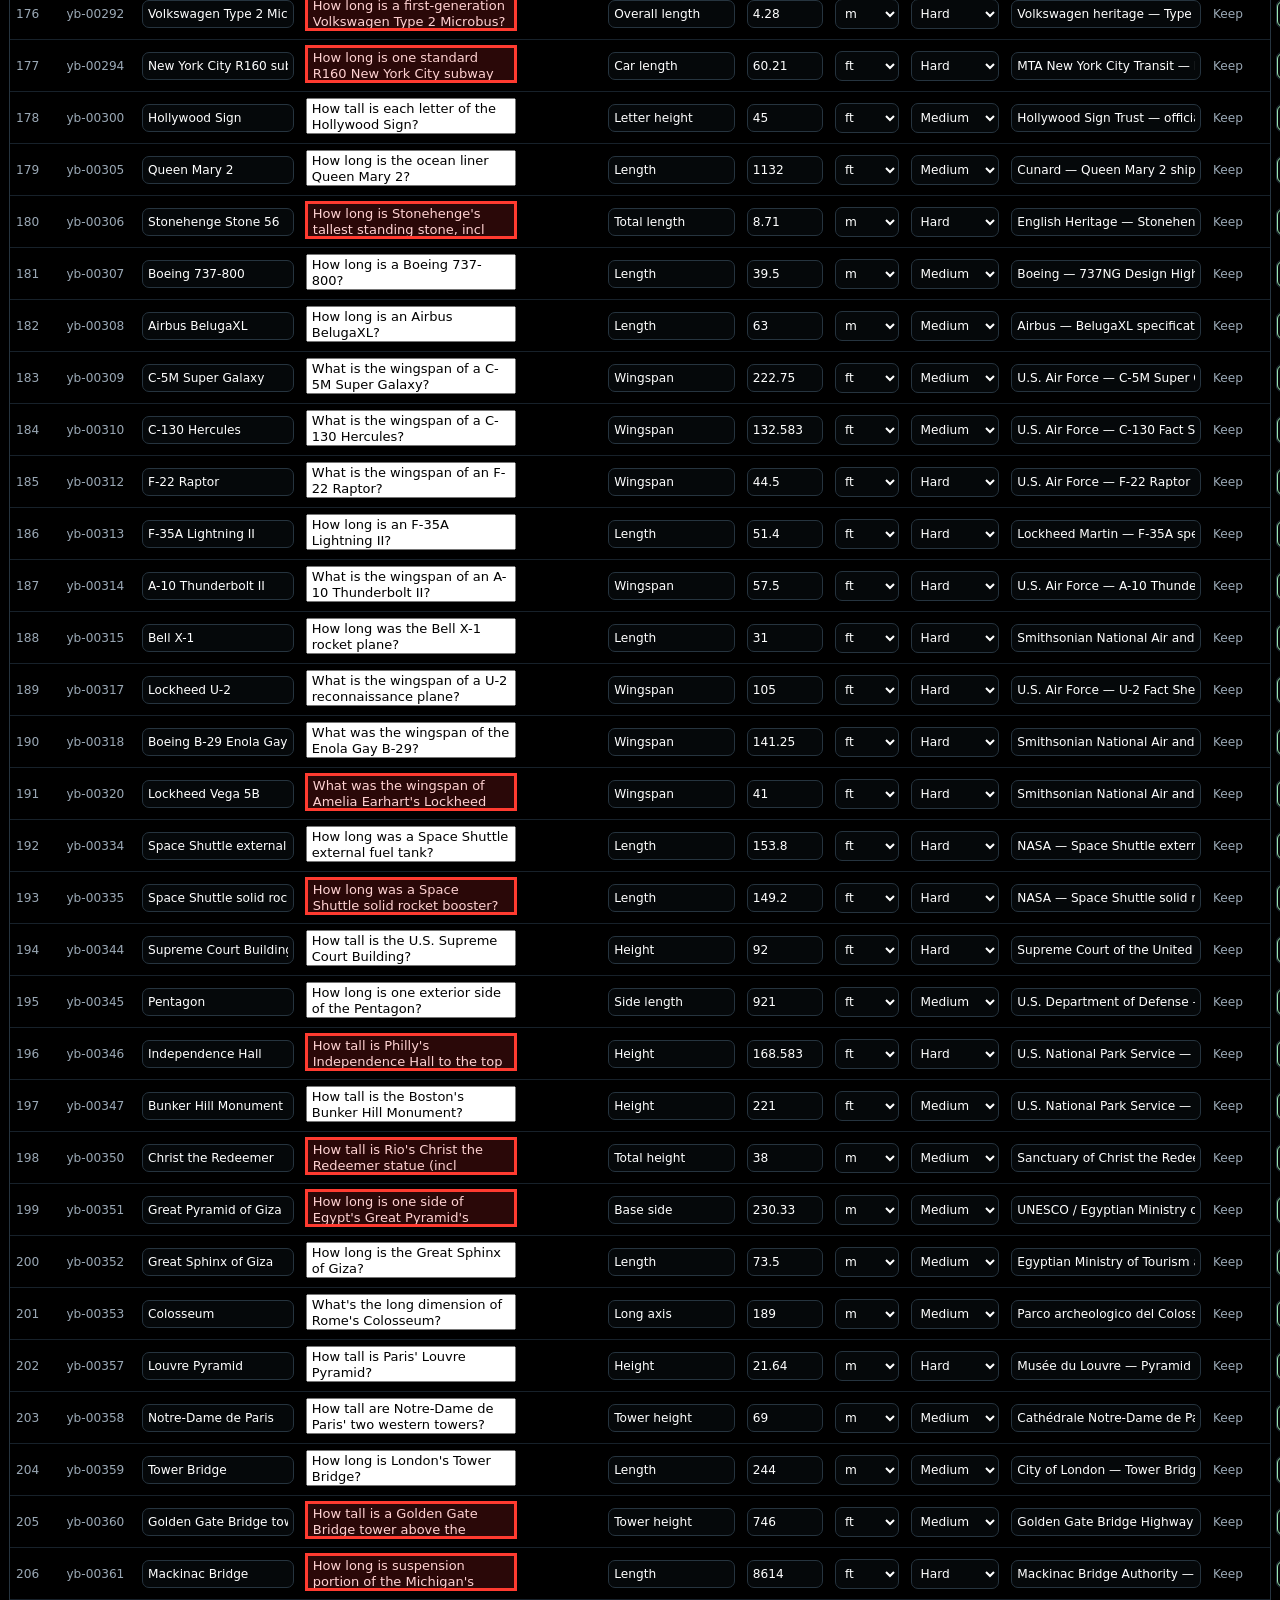
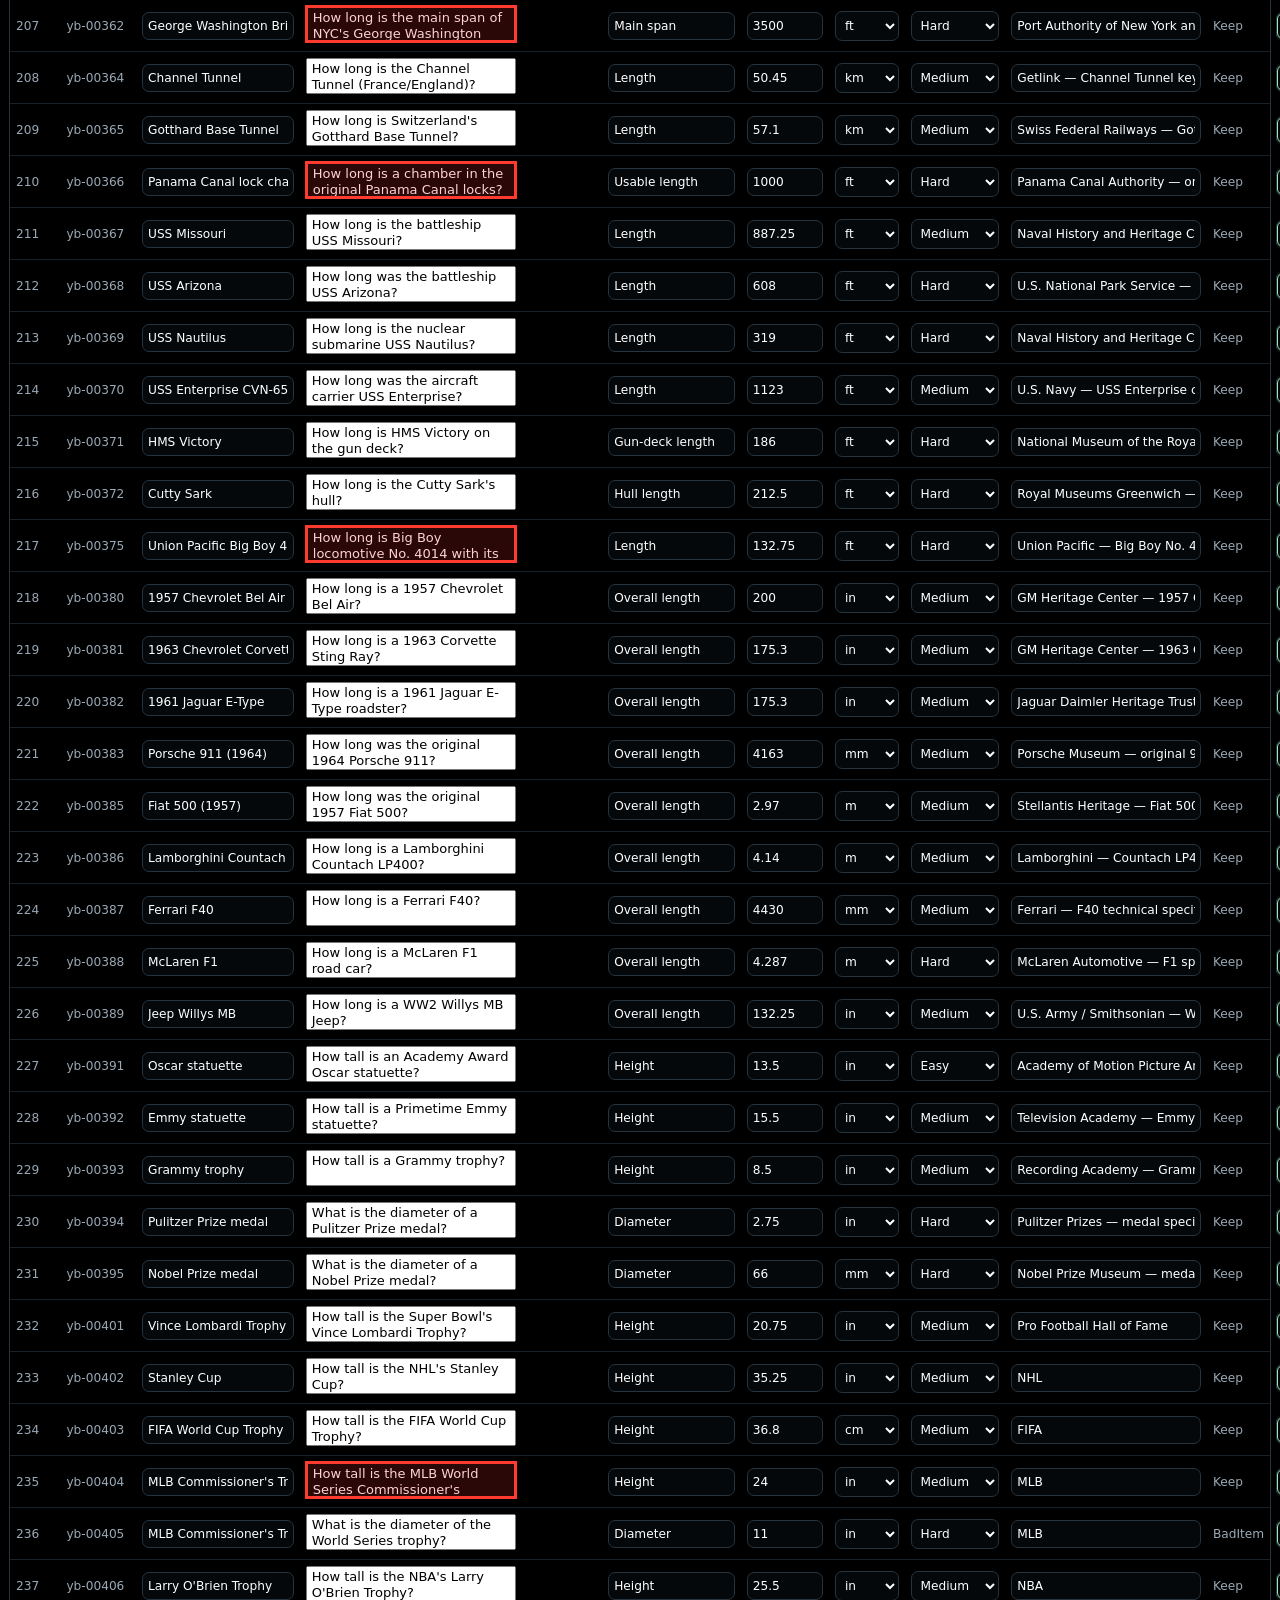
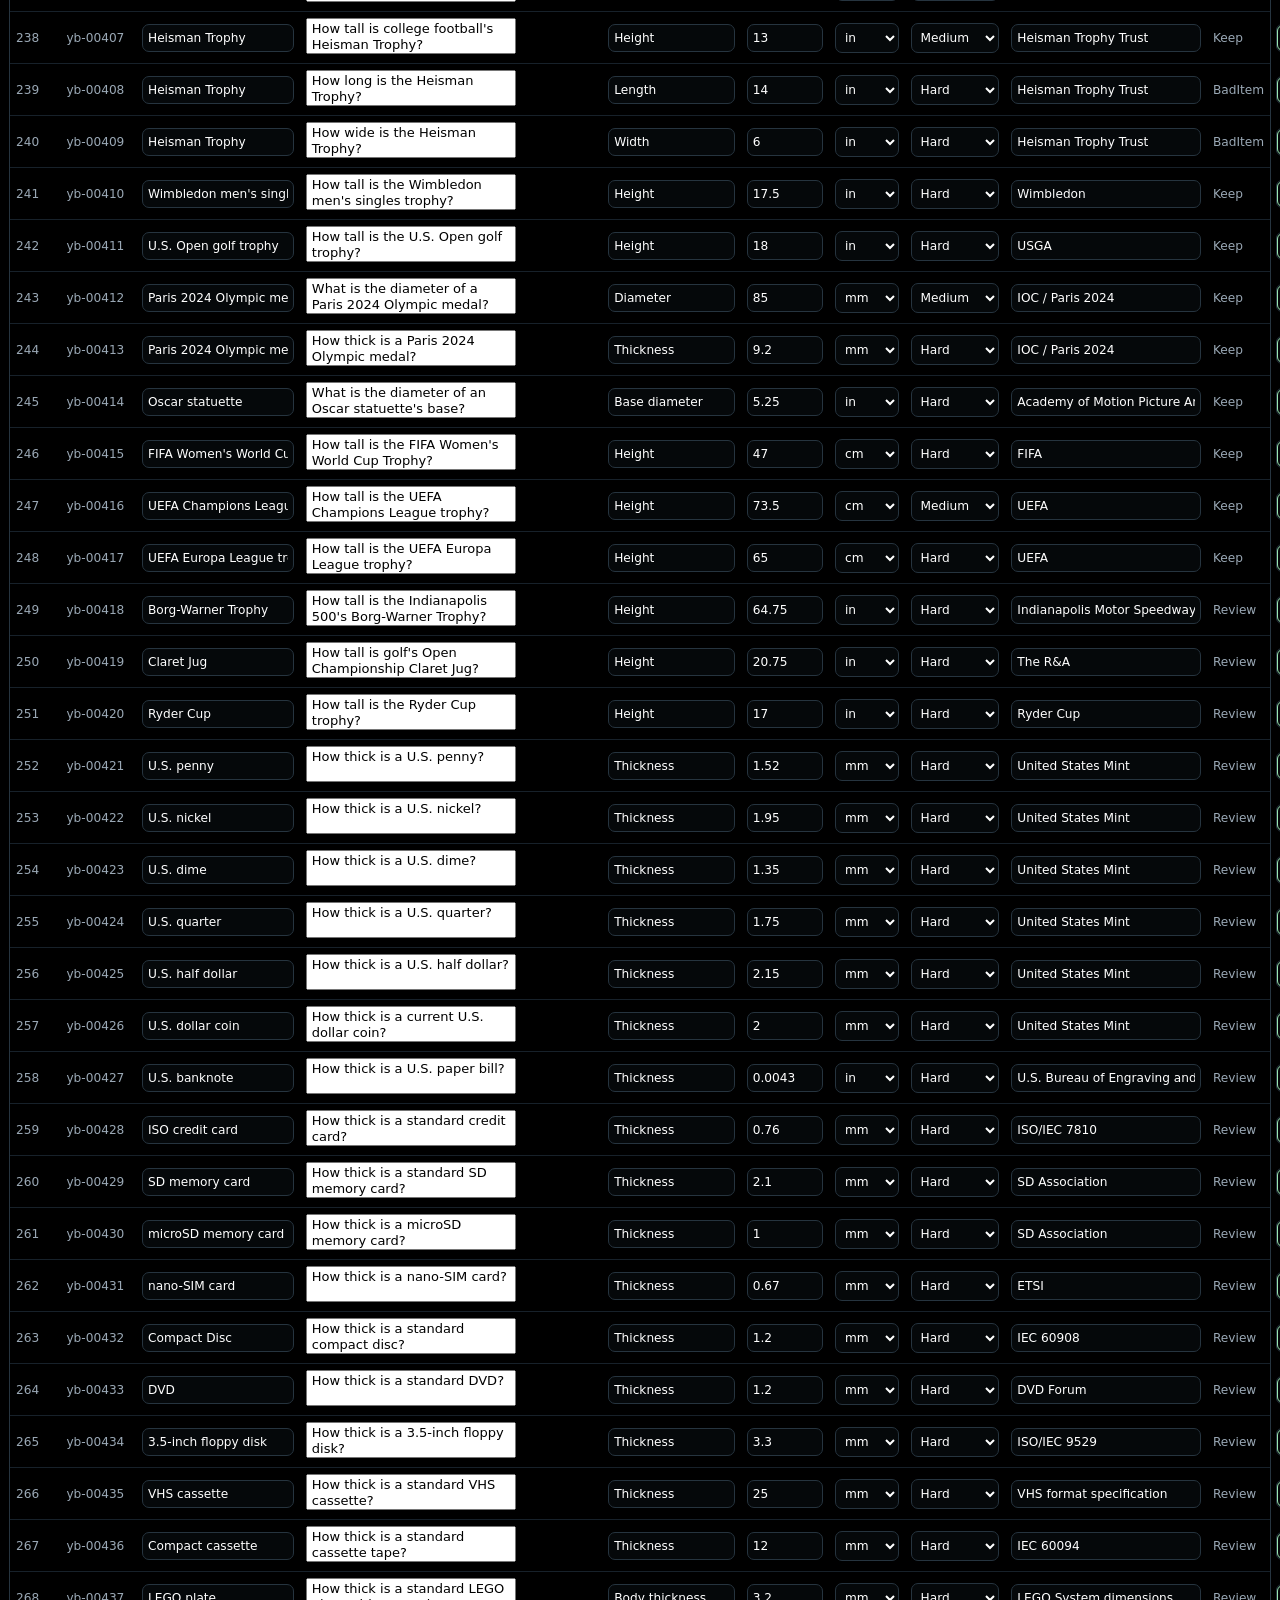
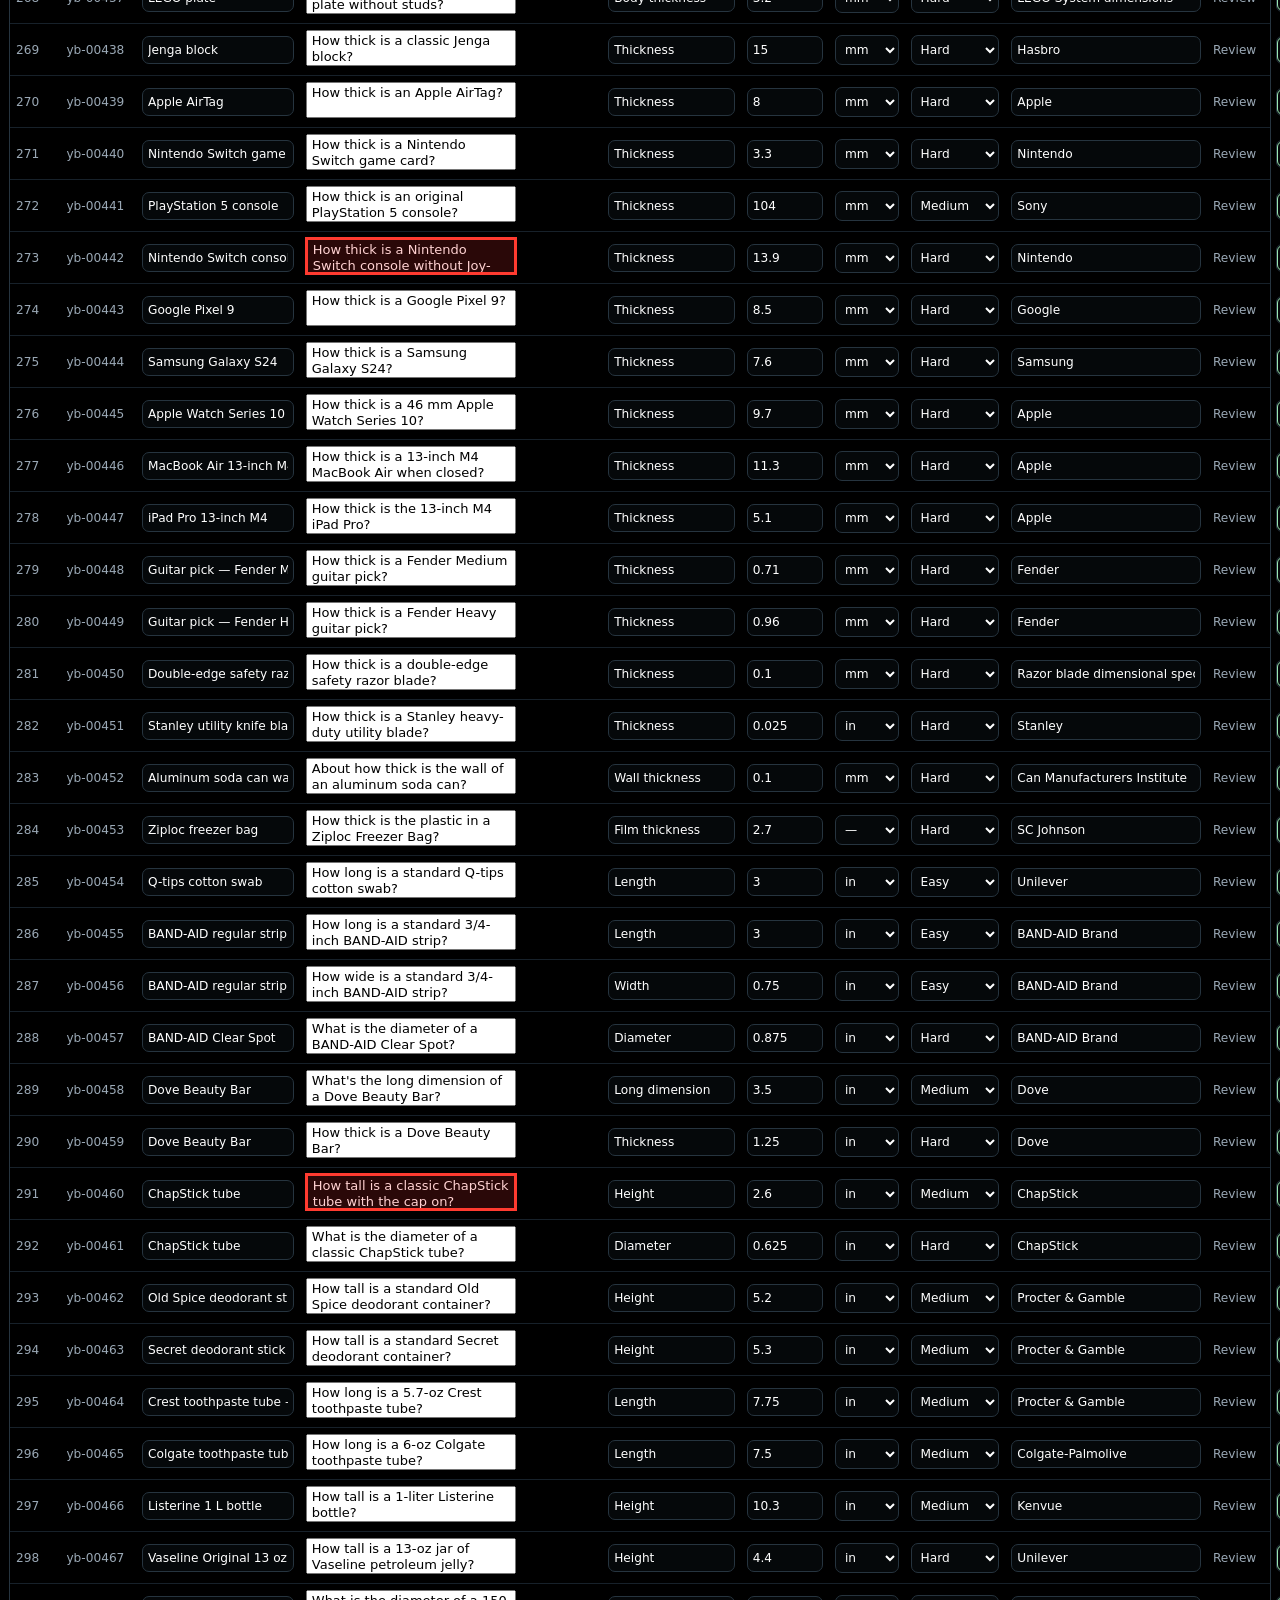
==== commit 9324c98e: "dashboard sorting improvements" ====
--- a/dashboard.html
+++ b/dashboard.html
@@ -20,6 +20,8 @@
 .danger{background:transparent;color:var(--red);border-color:#5b2b2b}
 input,select{background:#05080a;color:#fff;border:1px solid var(--border);border-radius:7px;padding:7px}
 #search{flex:1;min-width:220px}
+.checkfilter{display:flex;align-items:center;gap:6px;white-space:nowrap;padding:0 4px;font-size:.86rem;color:var(--text)}
+.checkfilter input{width:auto;margin:0}
 .note{font-size:.82rem;line-height:1.4}
 .statusline{padding:9px 11px;border:1px solid var(--border);border-radius:9px;background:var(--panel);font-size:.82rem;color:var(--muted)}
 .statusline strong{color:var(--green)}
@@ -130,6 +132,8 @@
 <div class="tools">
   <input id="search" placeholder="Search…">
   <select id="difficultyFilter"><option>All difficulties</option><option>Easy</option><option>Medium</option><option>Hard</option></select>
+  <select id="statusFilter"><option>All statuses</option><option>Review</option><option>Keep</option><option>BadItem</option></select>
+  <label class="checkfilter"><input id="hideClassified" type="checkbox"> Hide BadItem / Not US</label>
 </div>
 
 <p class="note"><b>Rules:</b> Item = the complete database record; Question = the wording shown to the player. Region tags may contain multiple comma-separated values. Current launch tag: <b>USCanada</b>. <b>Global</b> is eligible everywhere. <b>Unassigned</b> means a good Item whose future regional home has not yet been decided. Do not delete rejected Items from the master file.</p>
@@ -286,7 +290,7 @@
     if(changed)save();
     const seeded=fillBlankQuestionsFromSeed();
     updateDbStatus(
-      `Published DB: ${data.questions.length} items, ${publishedWithQuestions.length} with Question wording. `+
+      `Published DB: ${data.items.length} items, ${publishedWithQuestions.length} with Question wording. `+
       `Matched ${matched} workspace items; ${changed} loaded from JSON; ${seeded} restored from the built-in migration set.`
     );
     render();
@@ -357,10 +361,21 @@
     `<span class="pill">${items.filter(x=>x.difficulty==="Easy").length} Easy</span>`+
     `<span class="pill">${items.filter(x=>x.difficulty==="Medium").length} Medium</span>`+
     `<span class="pill">${items.filter(x=>x.difficulty==="Hard").length} Hard</span>`;
-  const q=$("search").value.toLowerCase(),df=$("difficultyFilter").value;
+  const q=$("search").value.toLowerCase(),
+        df=$("difficultyFilter").value,
+        sf=$("statusFilter").value,
+        hideClassified=$("hideClassified").checked;
   const filtered=items.filter(x=>
     (!q||Object.values(x).join(" ").toLowerCase().includes(q))&&
-    (df==="All difficulties"||x.difficulty===df)
+    (df==="All difficulties"||x.difficulty===df)&&
+    (sf==="All statuses"||x.status===sf)&&
+    (!hideClassified||(
+      x.status!=="BadItem" &&
+      !(x.status==="Keep" &&
+        Array.isArray(x.regionTags) &&
+        !x.regionTags.includes("USCanada") &&
+        !x.regionTags.includes("Global"))
+    ))
   );
   $("rows").innerHTML=filtered.map(x=>`<tr data-id="${esc(x.id)}">
     <td class="id">${items.indexOf(x)+1}</td>
@@ -423,7 +438,7 @@
   }else return;
   save();render();
 };
-["search","difficultyFilter"].forEach(id=>$(id).addEventListener(id==="search"?"input":"change",render));
+["search","difficultyFilter","statusFilter","hideClassified"].forEach(id=>$(id).addEventListener(id==="search"?"input":"change",render));
 $("add").onclick=()=>{
   const item=$("newItem").value.trim();
   if(!item)return;
@@ -460,11 +475,11 @@
   try{
     const data=JSON.parse(await file.text());
     if(!data||!Array.isArray(data.items))throw new Error("Invalid database");
-    if(!confirm(`Import ${data.questions.length} questions and replace the current browser workspace?`))return;
+    if(!confirm(`Import ${data.items.length} Items and replace the current browser workspace?`))return;
     items=data.items.map(normalizeQuestion);
     save();render();
-    updateDbStatus(`Imported ${items.length} questions from ${file.name}.`);
-  }catch(err){alert("That file is not a valid Yay Big questions database.");console.error(err)}
+    updateDbStatus(`Imported ${items.length} Items from ${file.name}.`);
+  }catch(err){alert("That file is not a valid Yay Big Items database.");console.error(err)}
   e.target.value="";
 };
 $("syncQuestions").onclick=async()=>{
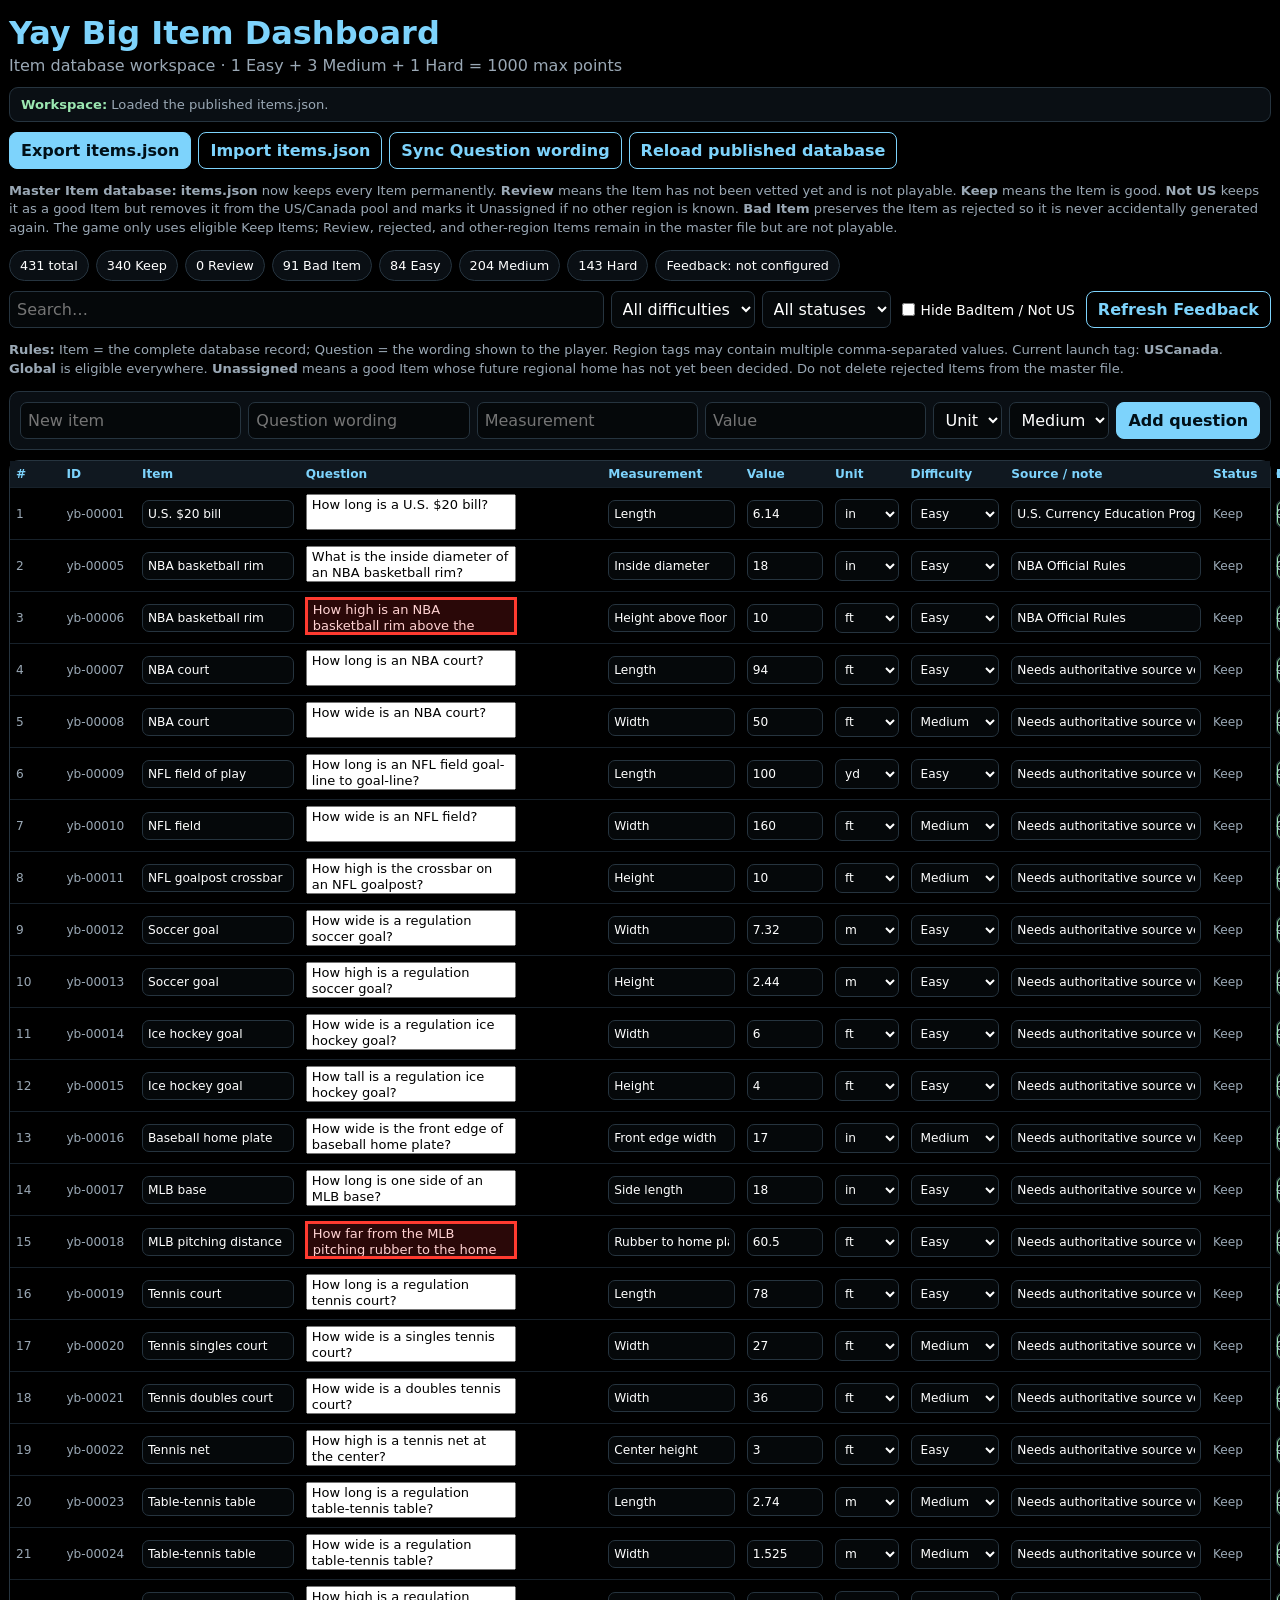
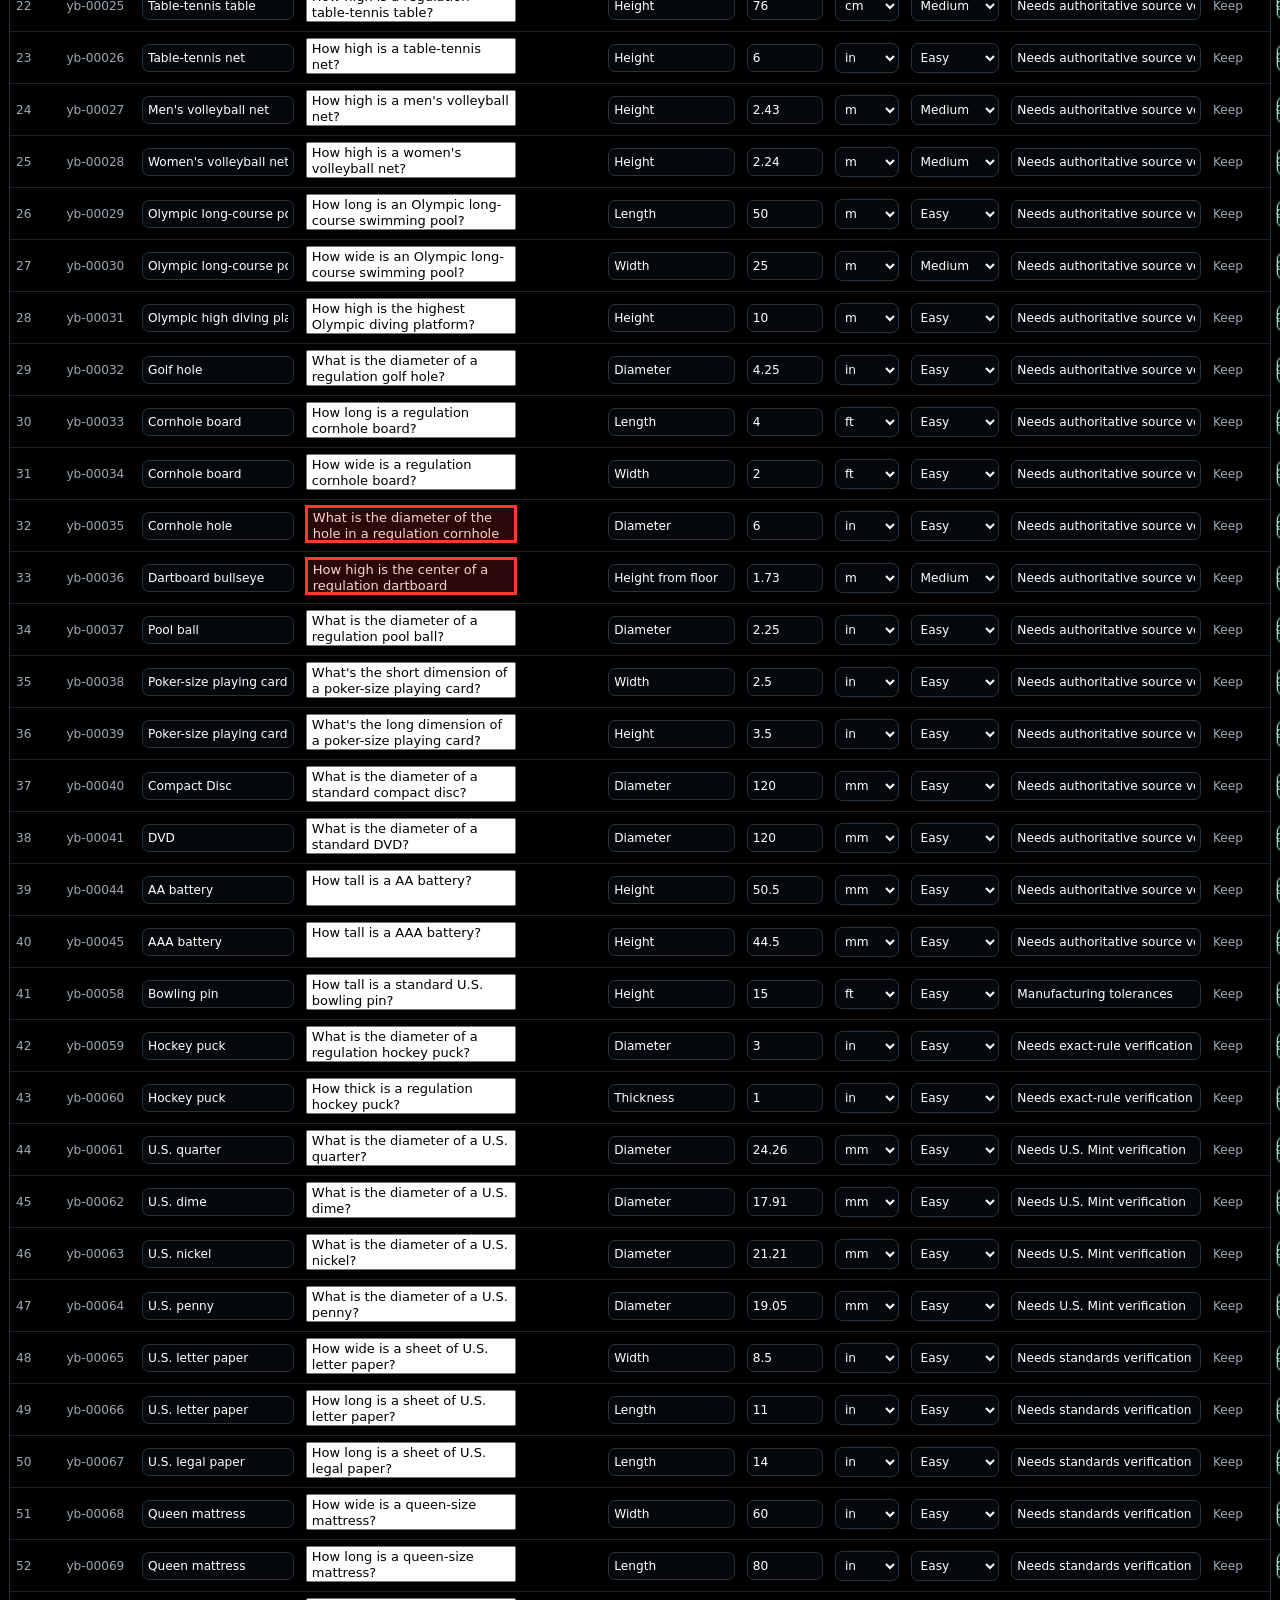
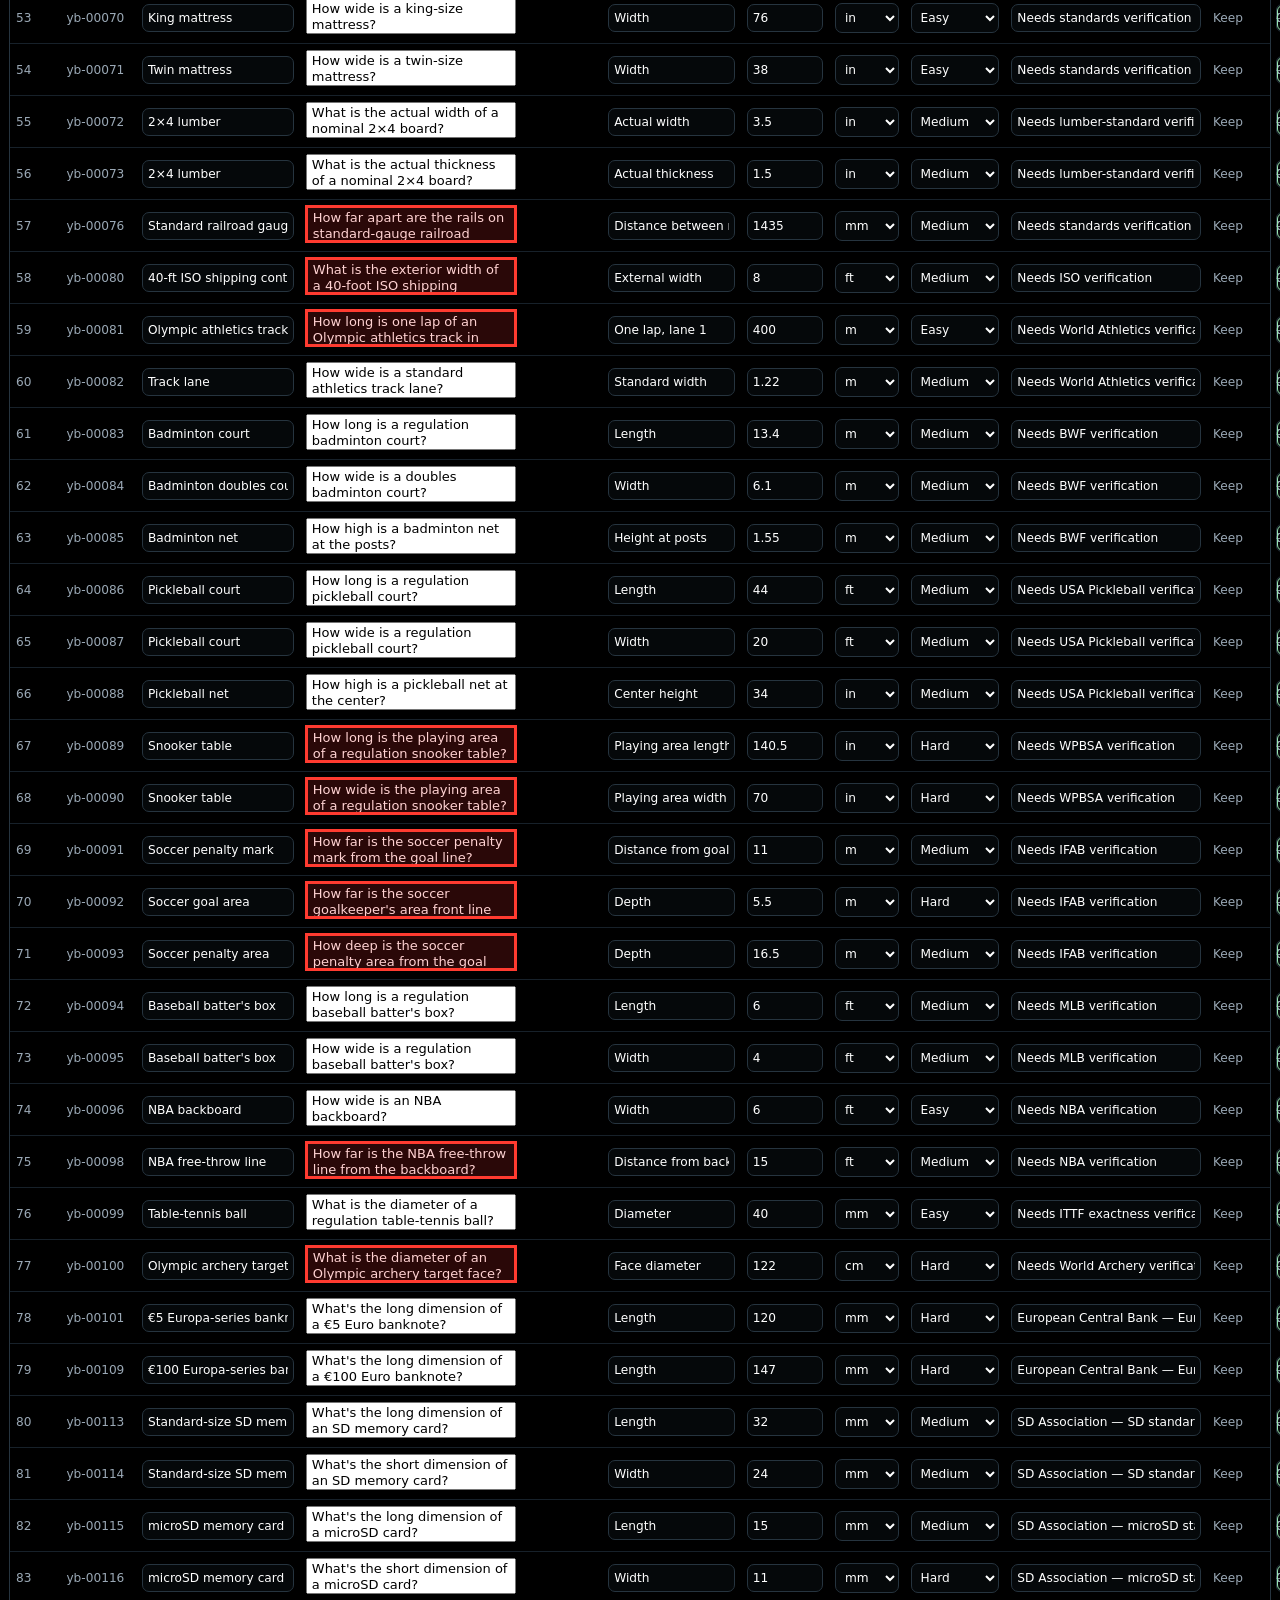
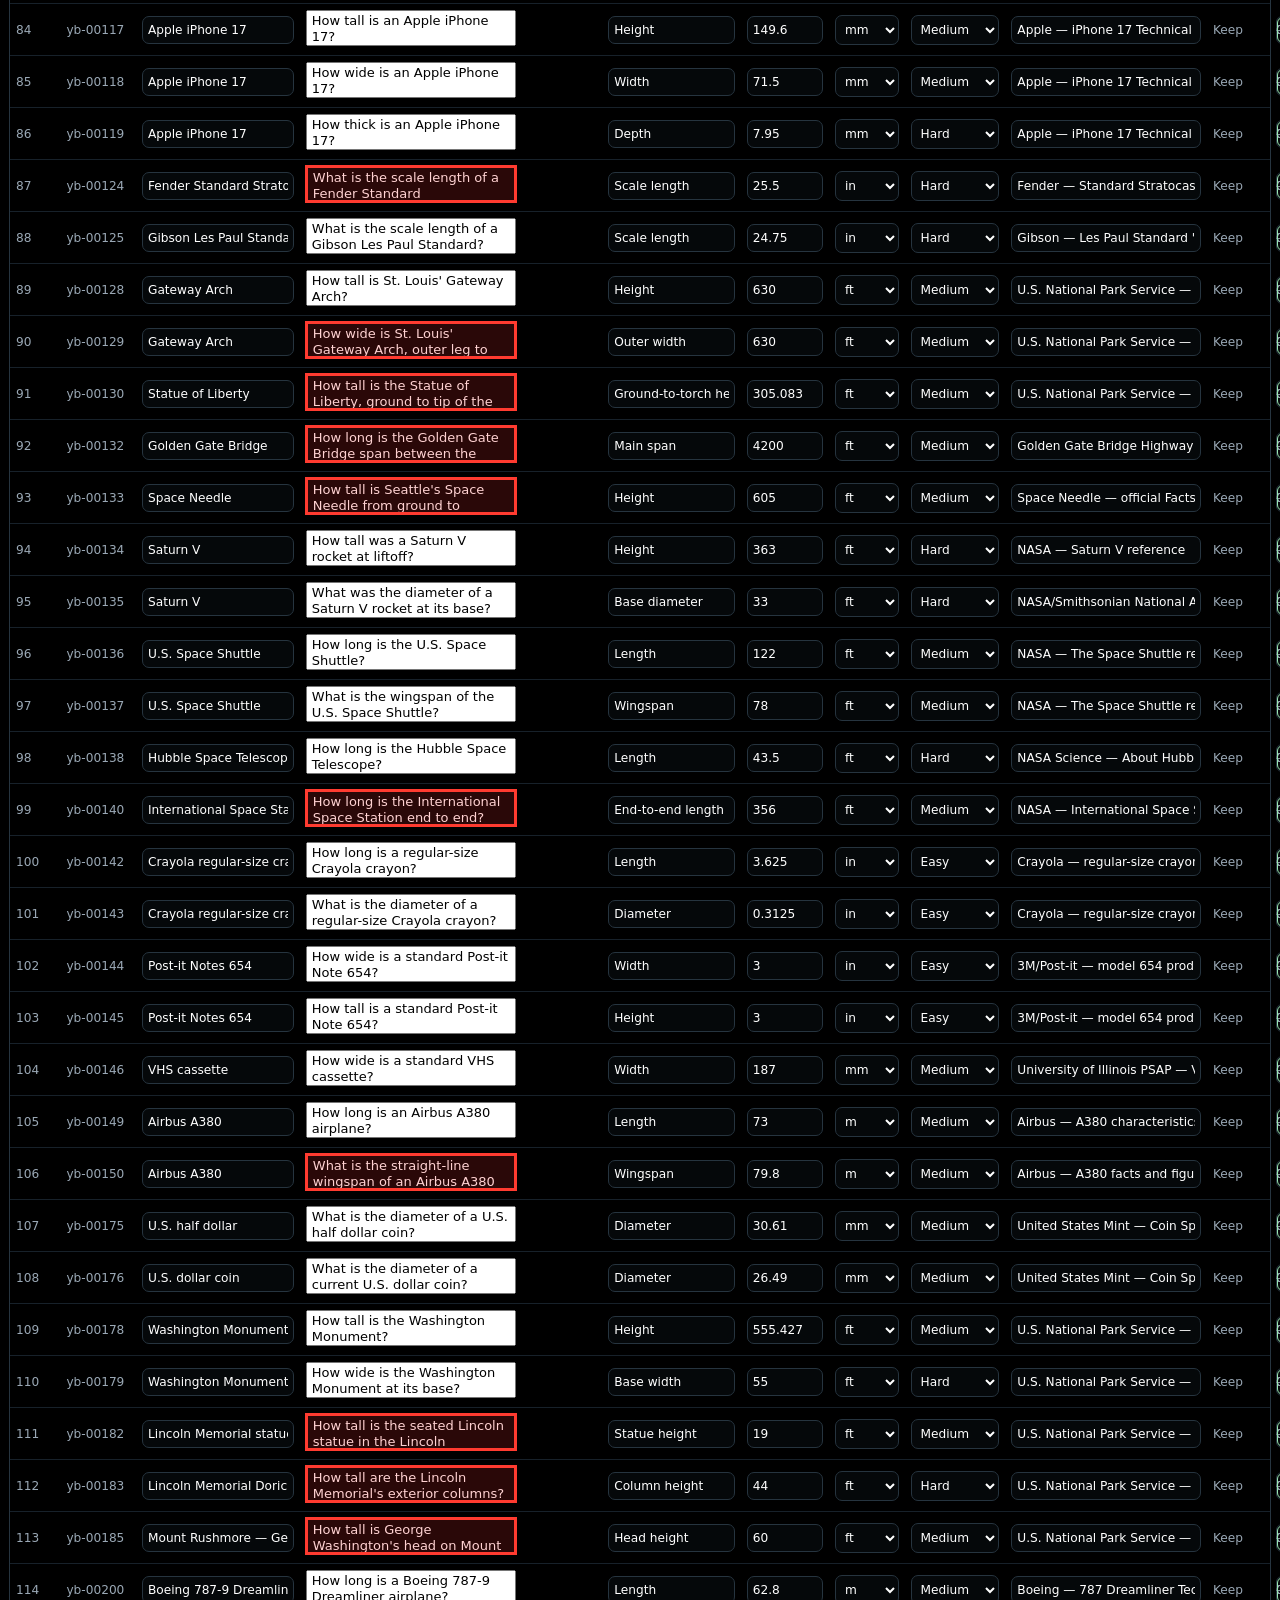
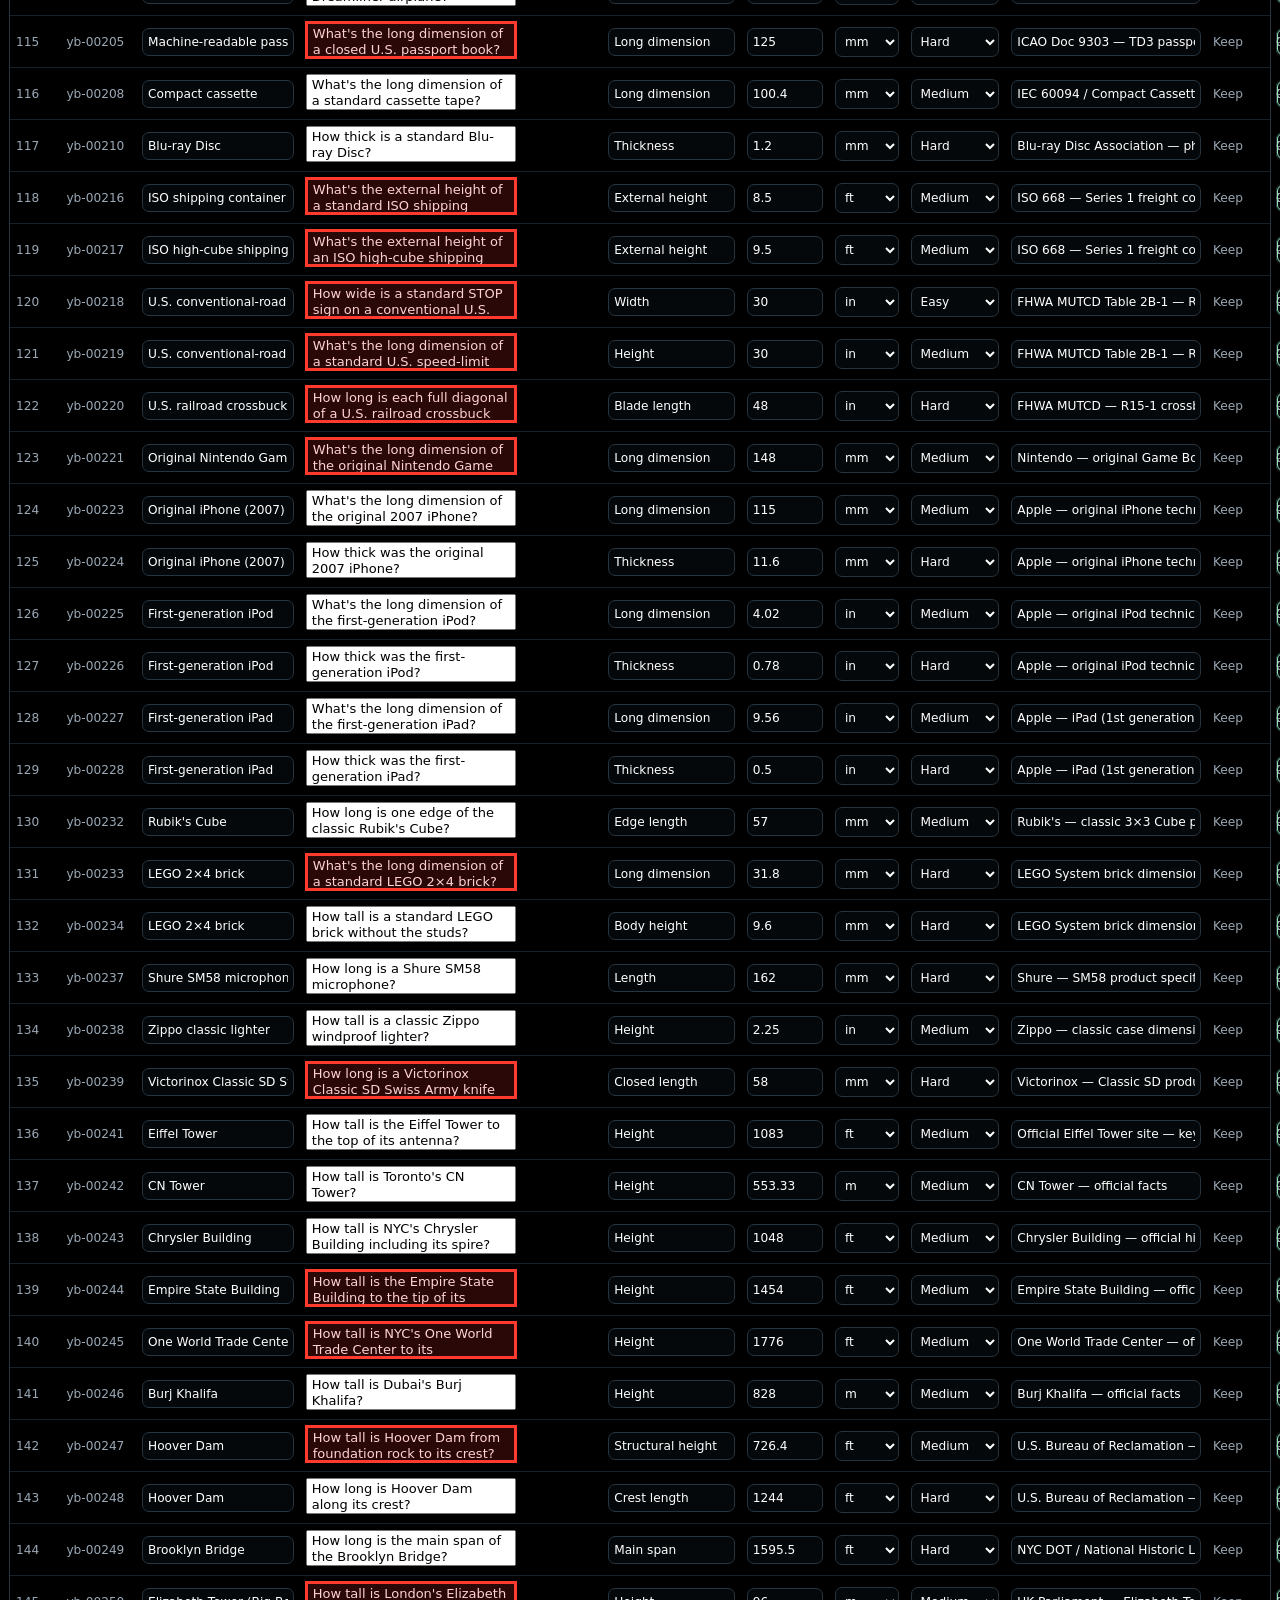
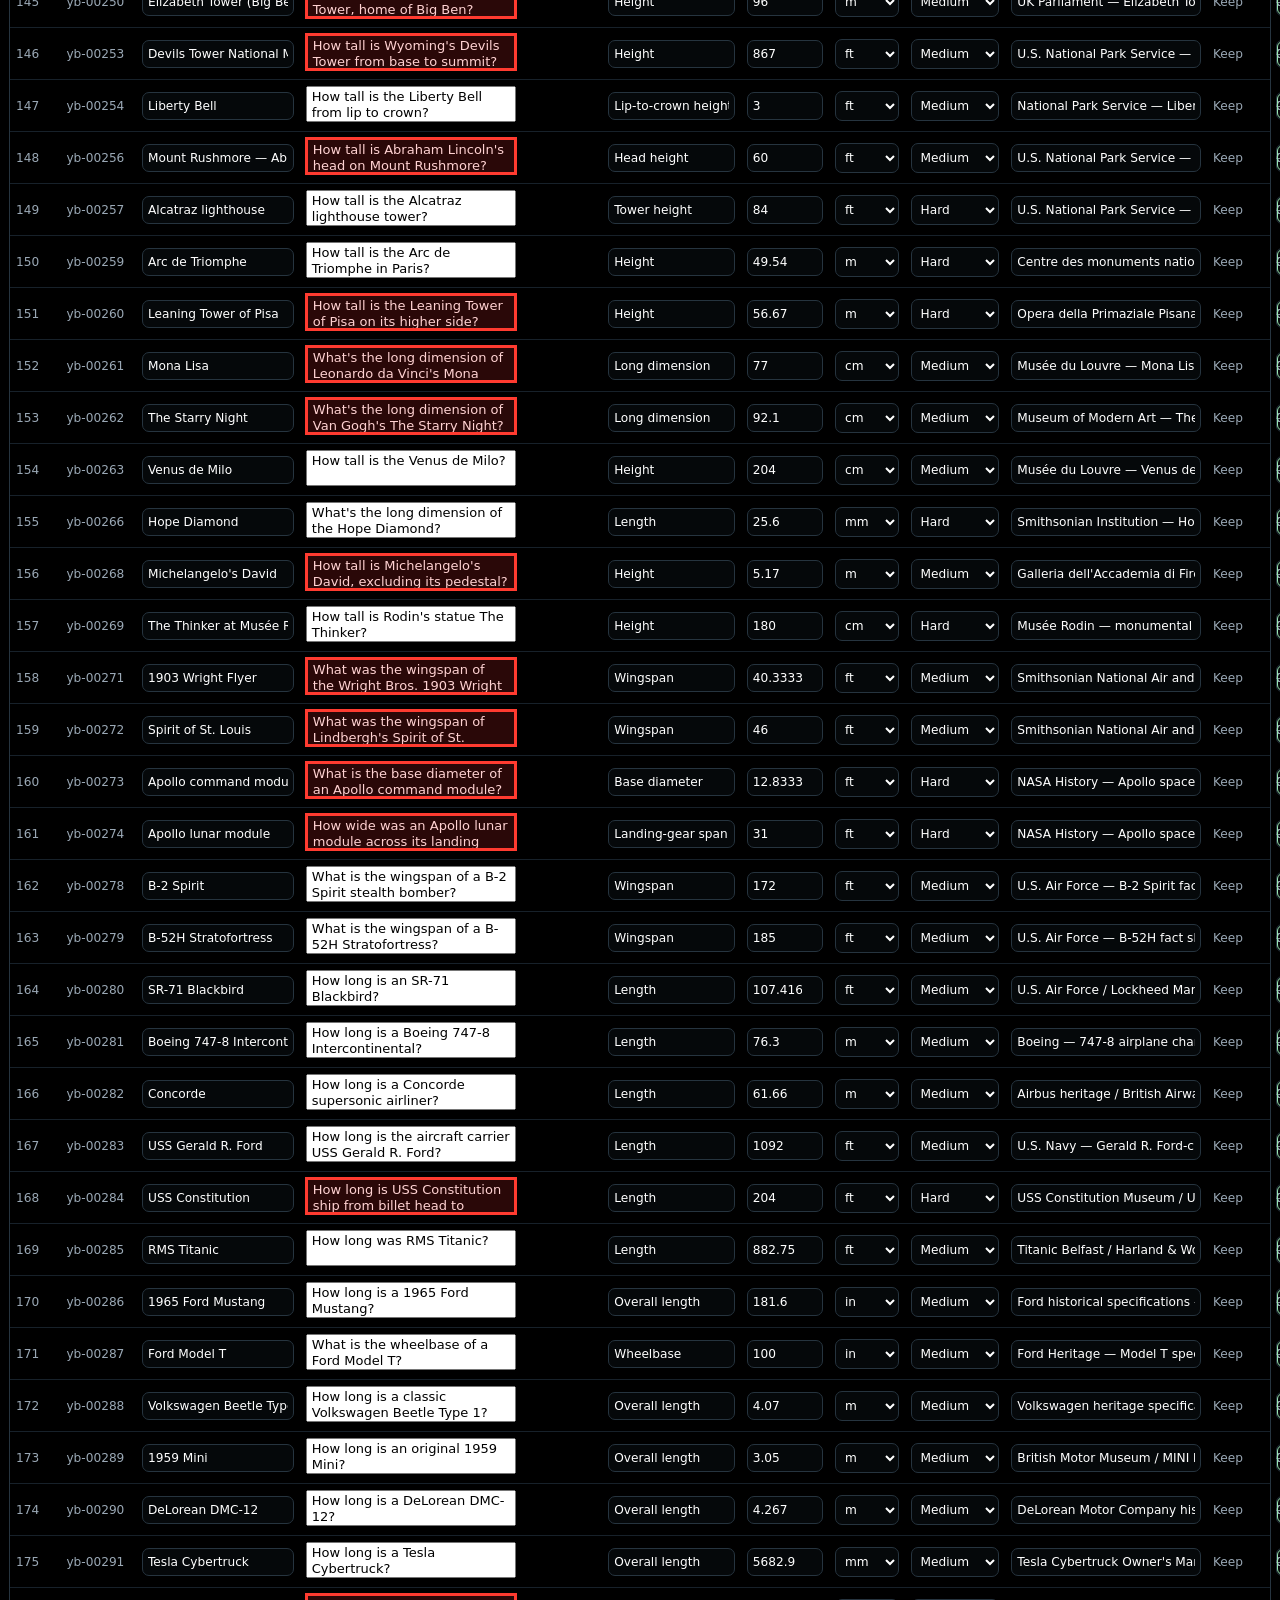
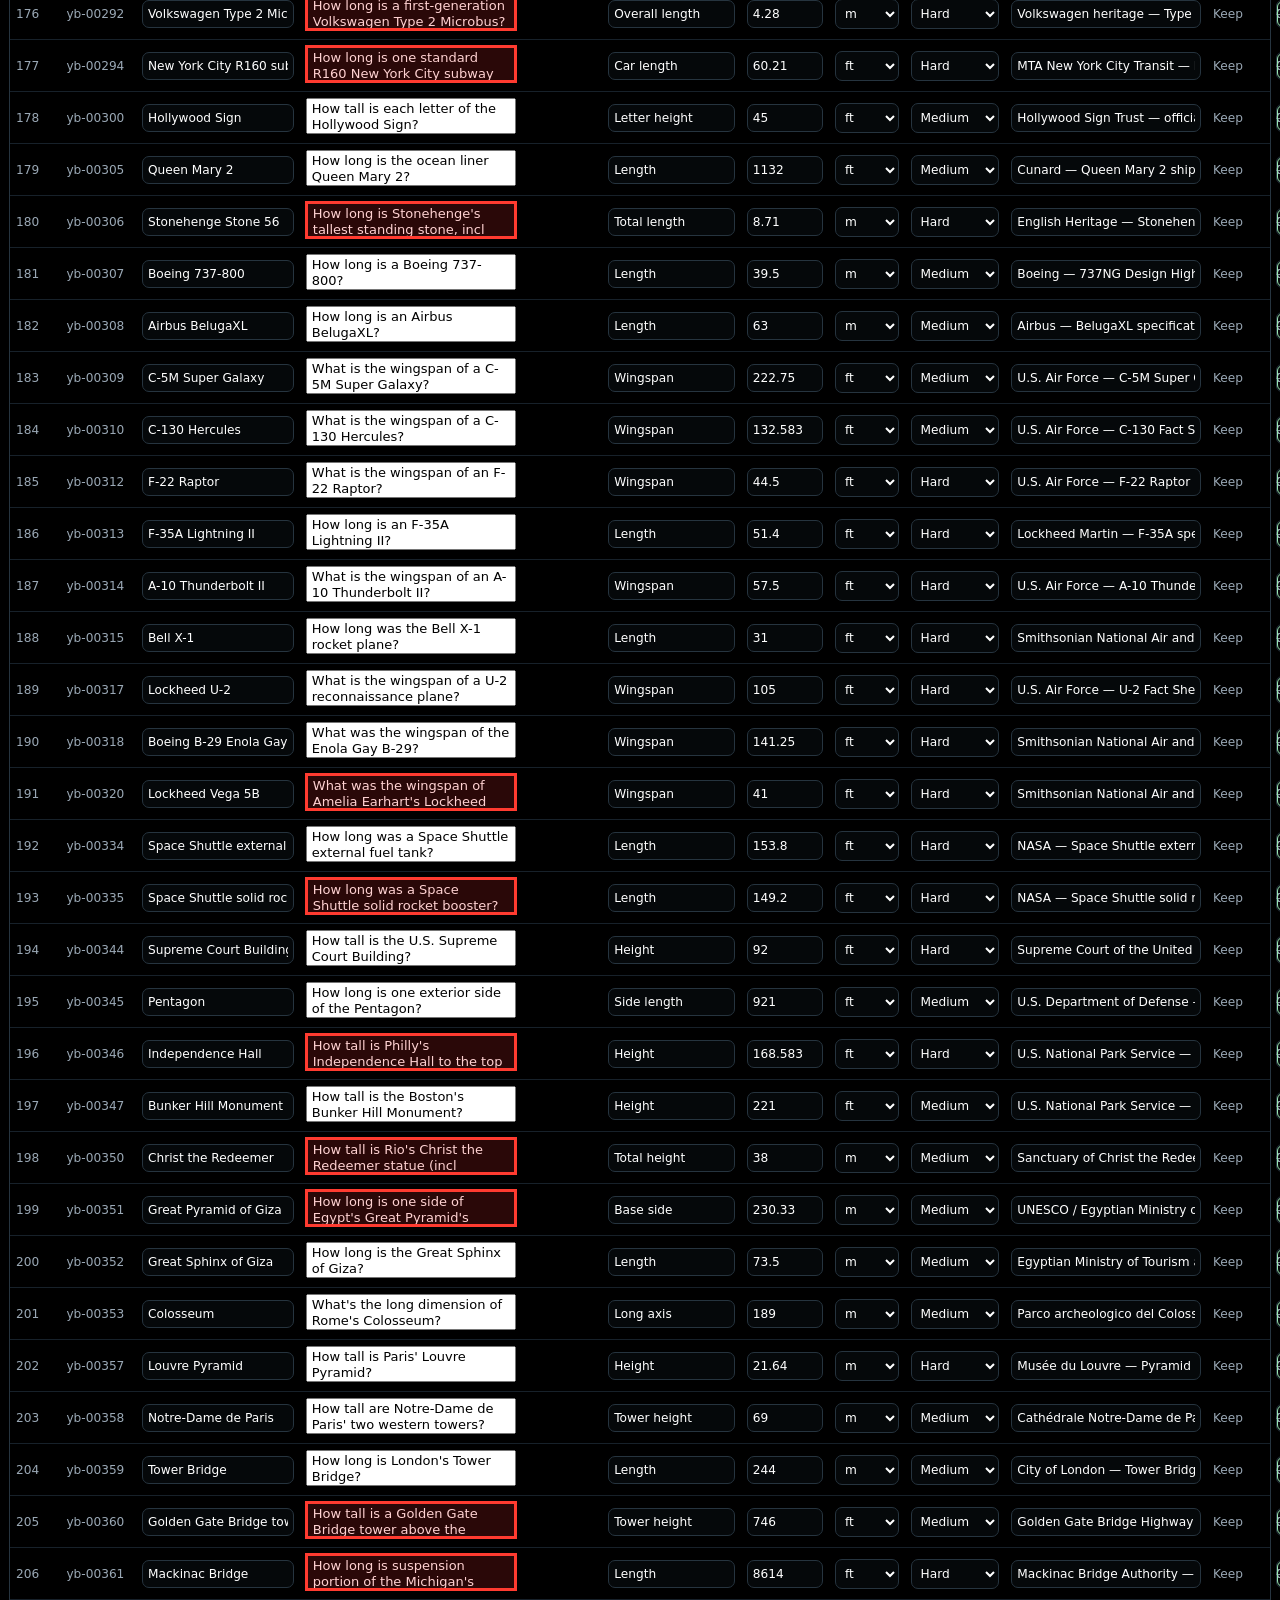
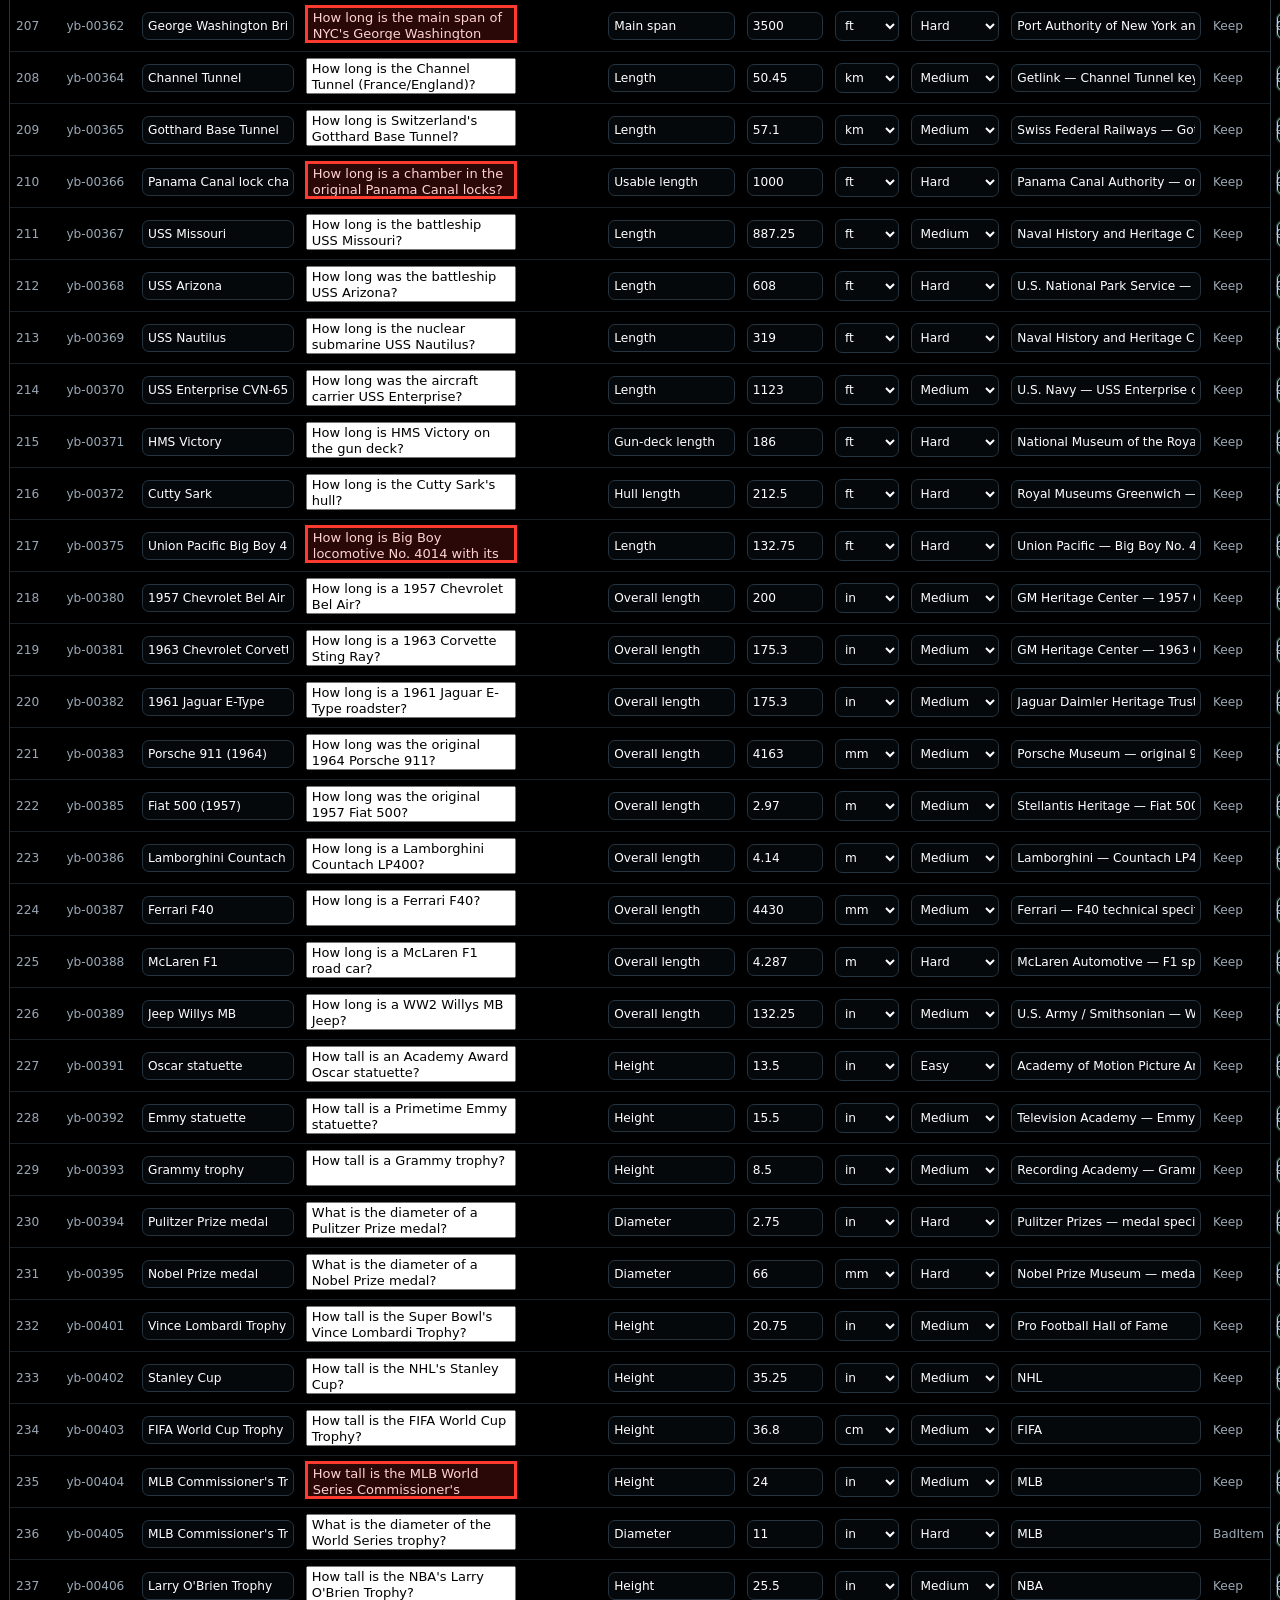
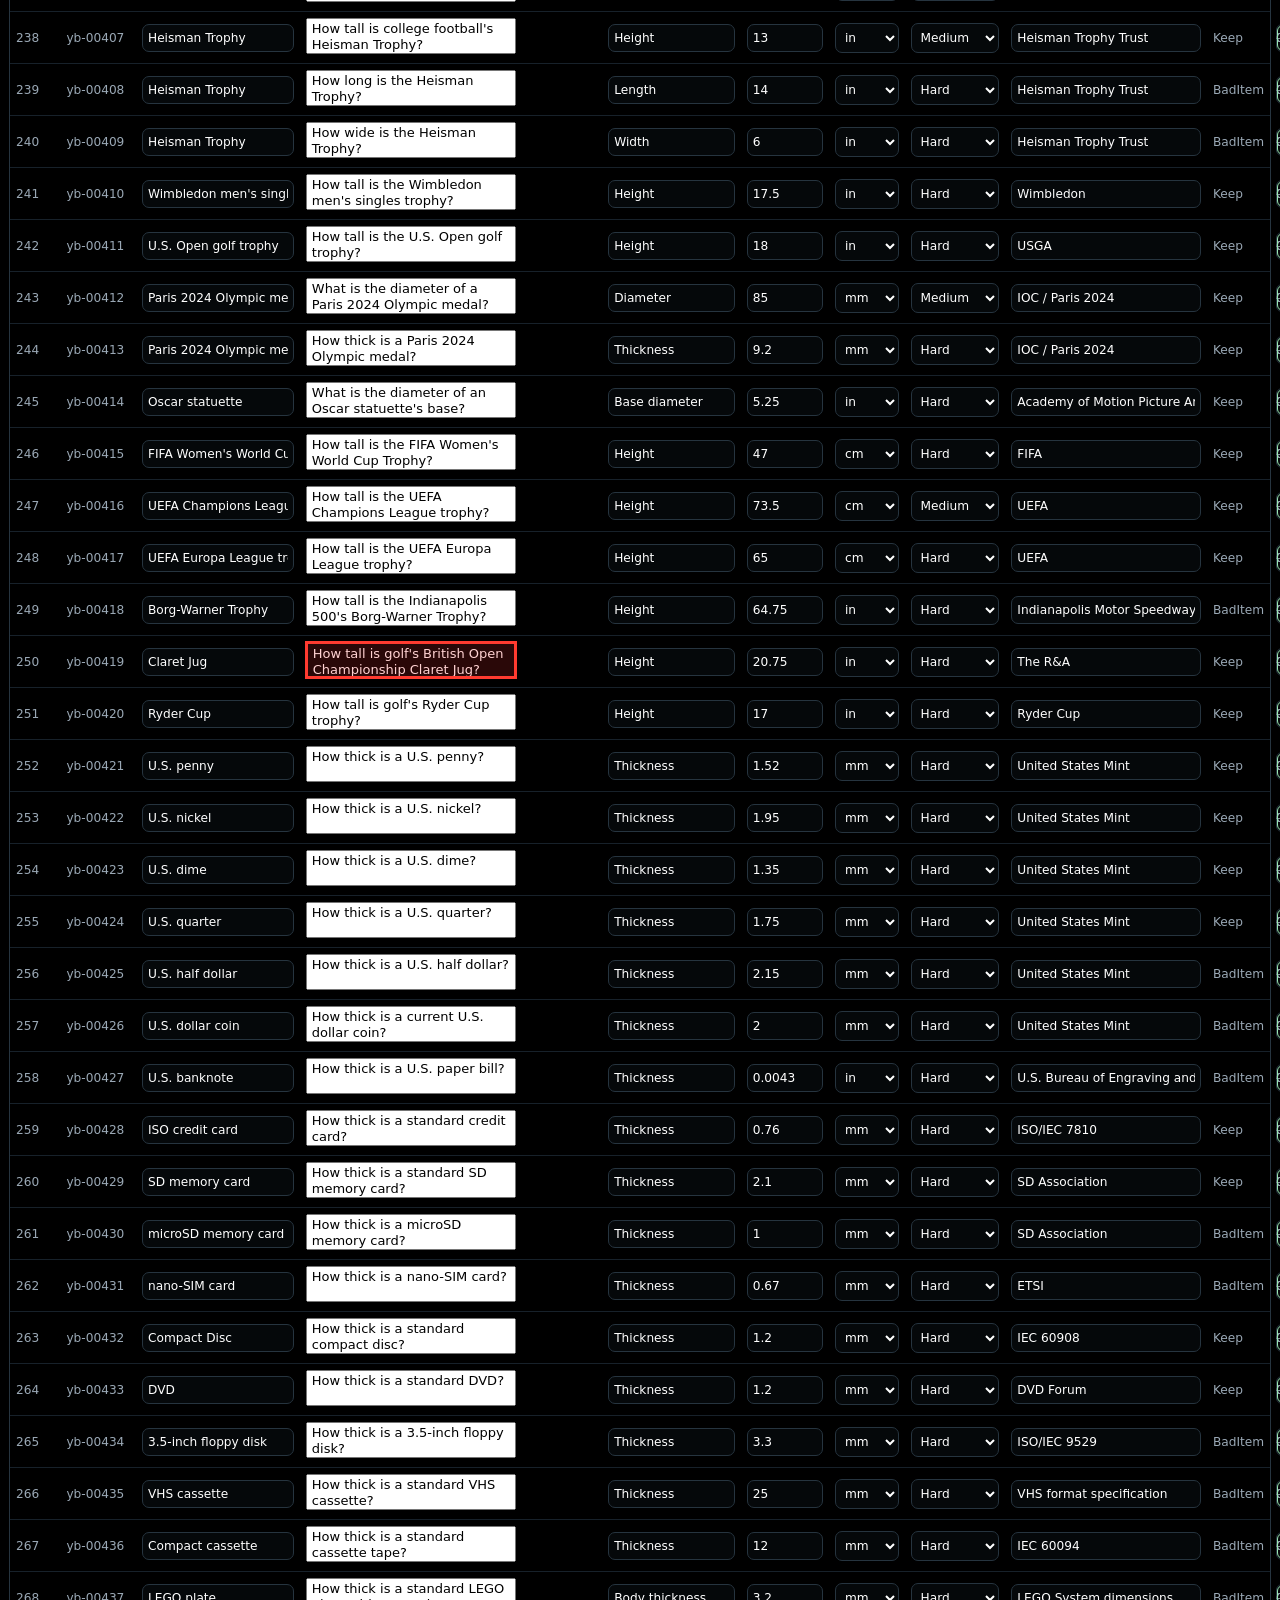
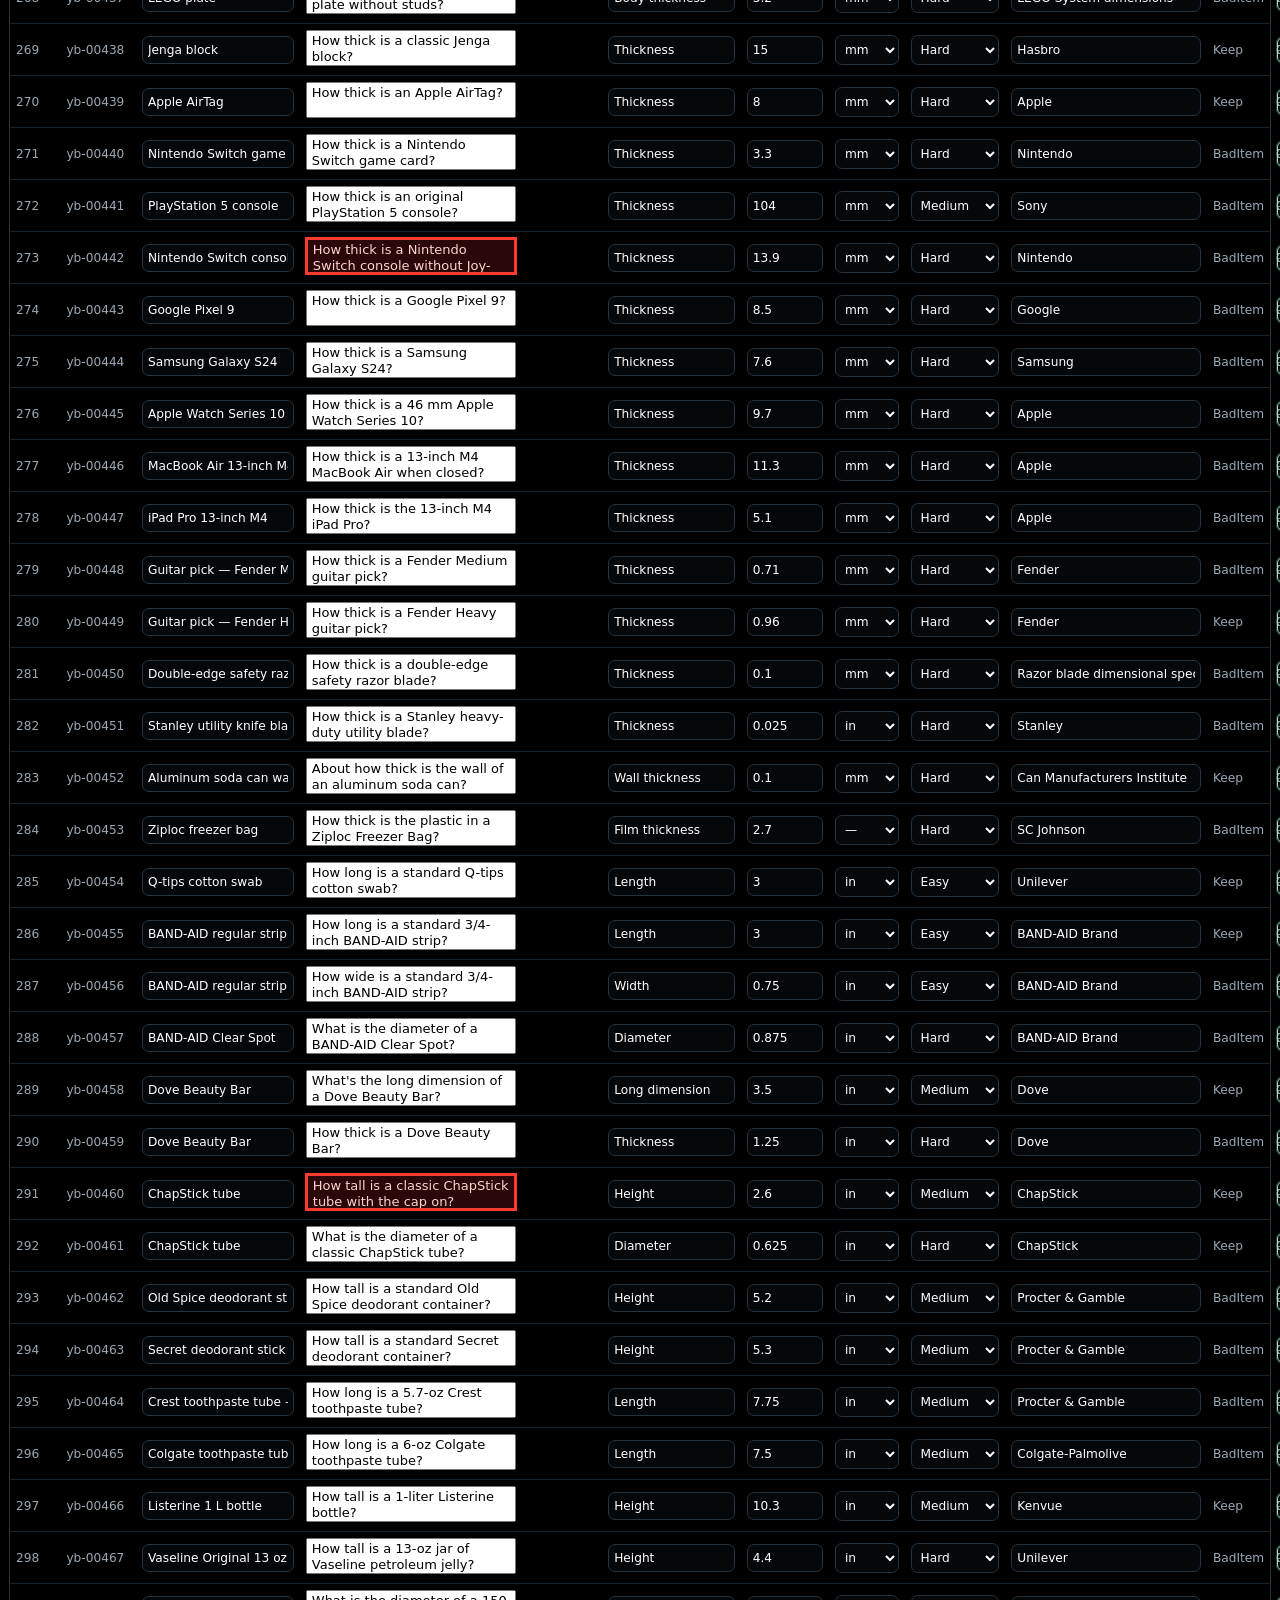
==== commit be6c6073: "Mulligan, user vote" ====
--- a/dashboard.html
+++ b/dashboard.html
@@ -134,6 +134,7 @@
   <select id="difficultyFilter"><option>All difficulties</option><option>Easy</option><option>Medium</option><option>Hard</option></select>
   <select id="statusFilter"><option>All statuses</option><option>Review</option><option>Keep</option><option>BadItem</option></select>
   <label class="checkfilter"><input id="hideClassified" type="checkbox"> Hide BadItem / Not US</label>
+  <button id="refreshFeedback" class="btn secondary" type="button">Refresh Feedback</button>
 </div>
 
 <p class="note"><b>Rules:</b> Item = the complete database record; Question = the wording shown to the player. Region tags may contain multiple comma-separated values. Current launch tag: <b>USCanada</b>. <b>Global</b> is eligible everywhere. <b>Unassigned</b> means a good Item whose future regional home has not yet been decided. Do not delete rejected Items from the master file.</p>
@@ -150,7 +151,7 @@
 
 <div class="tablewrap">
 <table>
-<thead><tr><th>#</th><th>ID</th><th>Item</th><th>Question</th><th>Measurement</th><th>Value</th><th>Unit</th><th>Difficulty</th><th>Source / note</th><th></th></tr></thead>
+<thead><tr><th>#</th><th>ID</th><th>Item</th><th>Question</th><th>Measurement</th><th>Value</th><th>Unit</th><th>Difficulty</th><th>Source / note</th><th>Status</th><th>Regions</th><th>Good</th><th>Bad</th><th>Positive</th><th></th></tr></thead>
 <tbody id="rows"></tbody>
 </table>
 </div>
@@ -162,6 +163,30 @@
 const STORAGE_KEY="yayBigItemWorkspaceV3";
 const OLD_STORAGE_KEY="yayBigDashboardV2";
 const units=["mm","cm","m","km","in","ft","yd","mi"];
+
+// Shared player-feedback configuration. Use the same values as index.html.
+const FEEDBACK_CONFIG={supabaseUrl:"",supabaseAnonKey:""};
+const FEEDBACK_TABLE="item_feedback";
+let feedbackCounts=new Map();
+let feedbackStatus="not configured";
+async function loadPlayerFeedback(){
+  if(!FEEDBACK_CONFIG.supabaseUrl||!FEEDBACK_CONFIG.supabaseAnonKey){feedbackStatus="not configured";render();return}
+  feedbackStatus="loading";render();
+  try{
+    const url=`${FEEDBACK_CONFIG.supabaseUrl.replace(/\/$/,"")}/rest/v1/${FEEDBACK_TABLE}?select=item_id,vote`;
+    const r=await fetch(url,{headers:{apikey:FEEDBACK_CONFIG.supabaseAnonKey,Authorization:`Bearer ${FEEDBACK_CONFIG.supabaseAnonKey}`}});
+    if(!r.ok)throw new Error(`${r.status} ${await r.text()}`);
+    const rows=await r.json();
+    const m=new Map();
+    for(const row of rows){
+      const c=m.get(row.item_id)||{good:0,bad:0};
+      if(row.vote==="good")c.good++; else if(row.vote==="bad")c.bad++;
+      m.set(row.item_id,c);
+    }
+    feedbackCounts=m; feedbackStatus=`${rows.length} votes`; render();
+  }catch(err){console.error(err);feedbackStatus="load failed";render()}
+}
+function feedbackFor(id){return feedbackCounts.get(String(id))||{good:0,bad:0}}
 let items=[];
 const $=id=>document.getElementById(id);
 function esc(v){return String(v??"").replace(/[&<>"']/g,c=>({"&":"&amp;","<":"&lt;",">":"&gt;",'"':"&quot;","'":"&#039;"}[c]))}
@@ -360,7 +385,8 @@
     `<span class="pill">${items.filter(x=>x.status==="BadItem").length} Bad Item</span>`+
     `<span class="pill">${items.filter(x=>x.difficulty==="Easy").length} Easy</span>`+
     `<span class="pill">${items.filter(x=>x.difficulty==="Medium").length} Medium</span>`+
-    `<span class="pill">${items.filter(x=>x.difficulty==="Hard").length} Hard</span>`;
+    `<span class="pill">${items.filter(x=>x.difficulty==="Hard").length} Hard</span>`+
+    `<span class="pill">Feedback: ${esc(feedbackStatus)}</span>`;
   const q=$("search").value.toLowerCase(),
         df=$("difficultyFilter").value,
         sf=$("statusFilter").value,
@@ -389,6 +415,7 @@
     <td><input class="source" data-k="source" value="${esc(x.source)}"></td>
     <td class="id">${esc(x.status||"Keep")}</td>
     <td><input class="regions" data-k="regionTags" value="${esc((x.regionTags||[]).join(", "))}" placeholder="USCanada, Global"></td>
+    ${(()=>{const f=feedbackFor(x.id),n=f.good+f.bad,p=n?Math.round(f.good/n*100):null;return `<td class="id">${f.good}</td><td class="id">${f.bad}</td><td class="id">${p===null?"—":p+"%"}</td>`})()}
     <td class="item-actions">
       <button class="keep" title="Keep in the US/Canada pool">Keep</button>
       <button class="notus" title="Good Item, but not for the US/Canada pool">Not US</button>
@@ -439,6 +466,7 @@
   save();render();
 };
 ["search","difficultyFilter","statusFilter","hideClassified"].forEach(id=>$(id).addEventListener(id==="search"?"input":"change",render));
+$("refreshFeedback").addEventListener("click",loadPlayerFeedback);
 $("add").onclick=()=>{
   const item=$("newItem").value.trim();
   if(!item)return;
